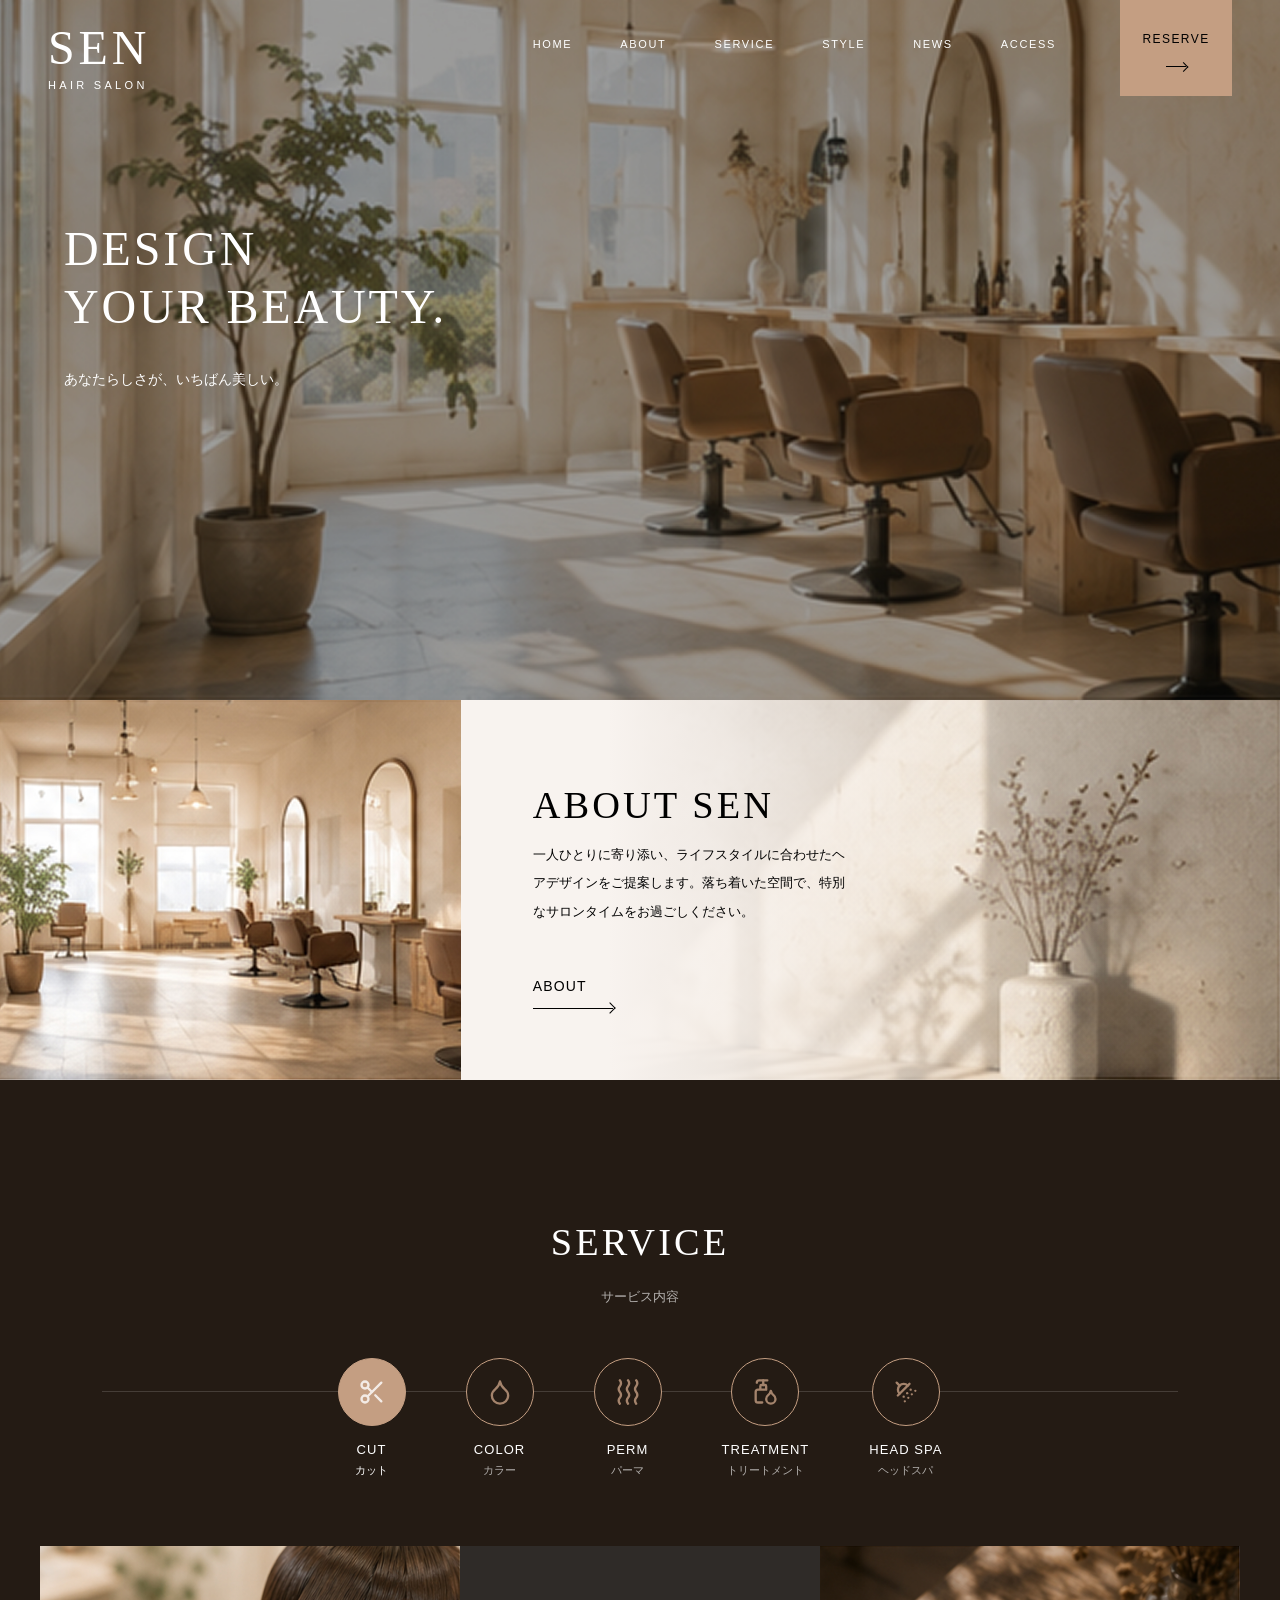
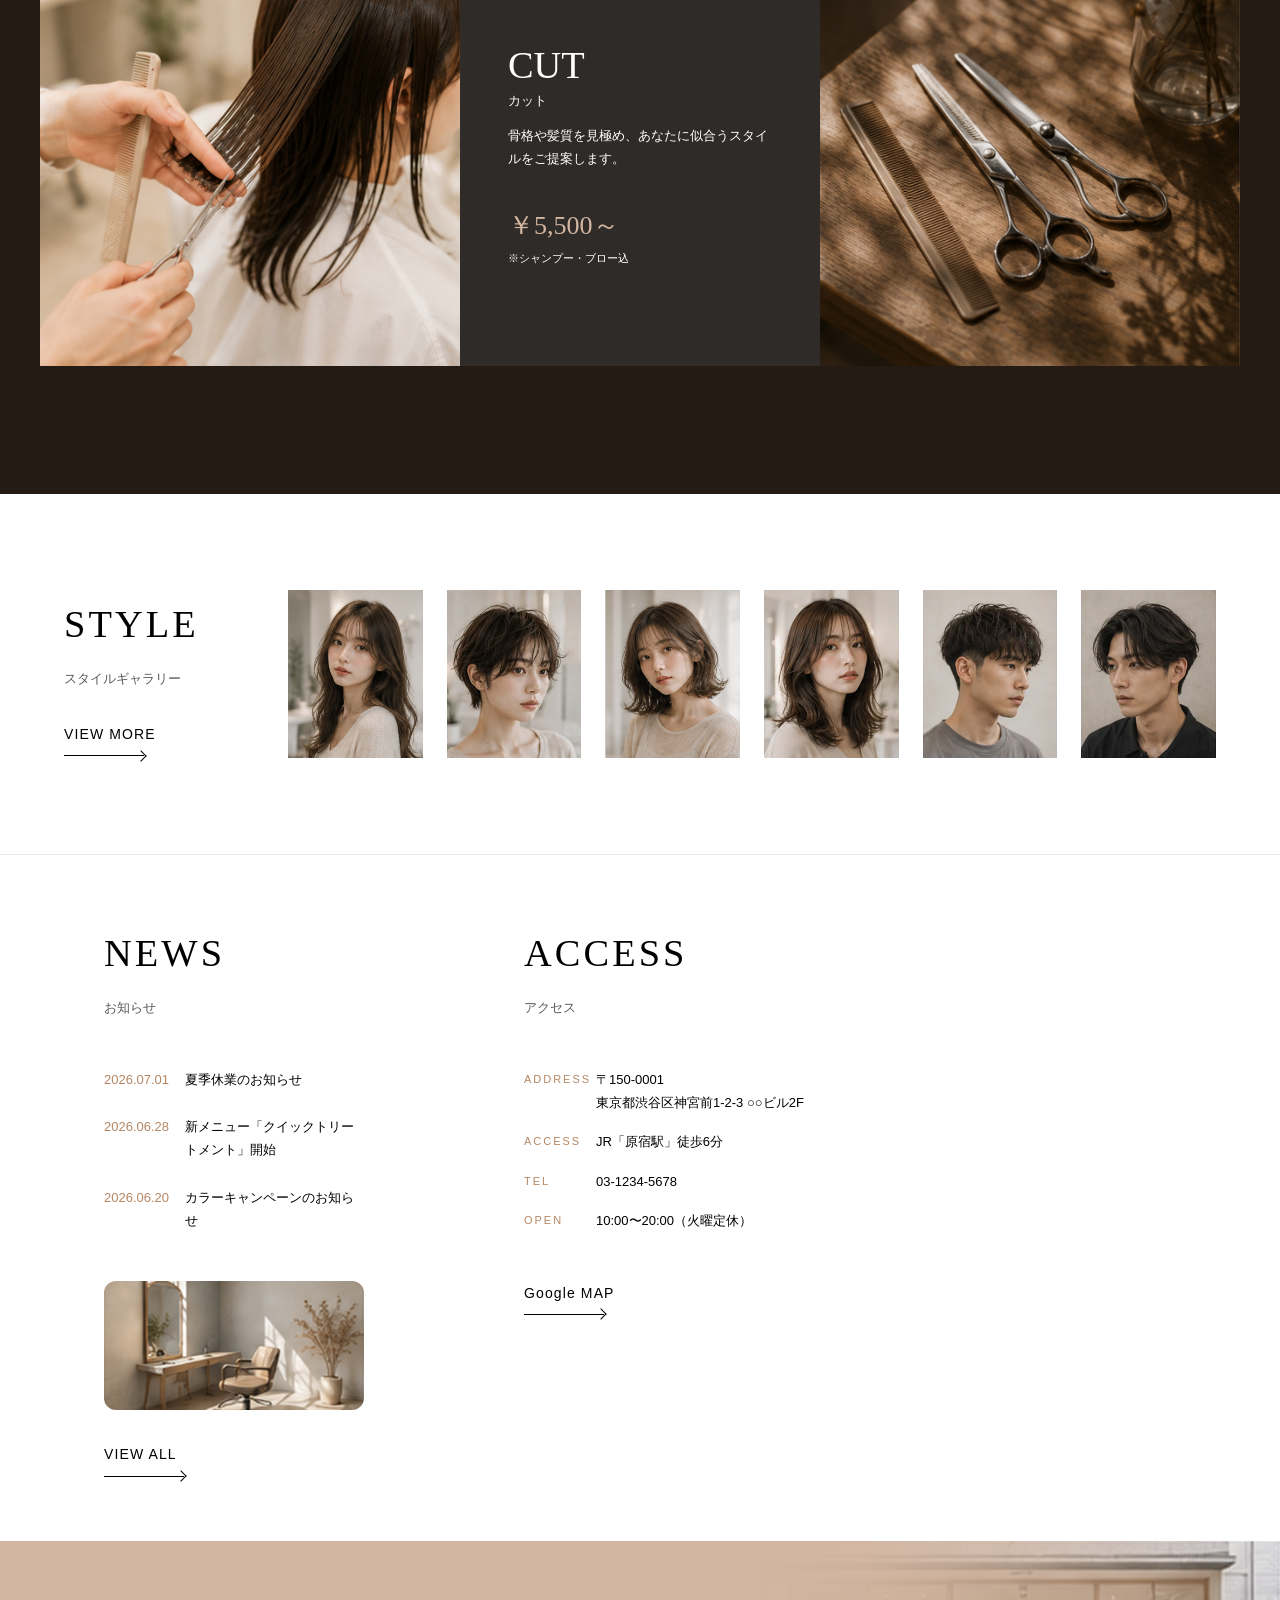
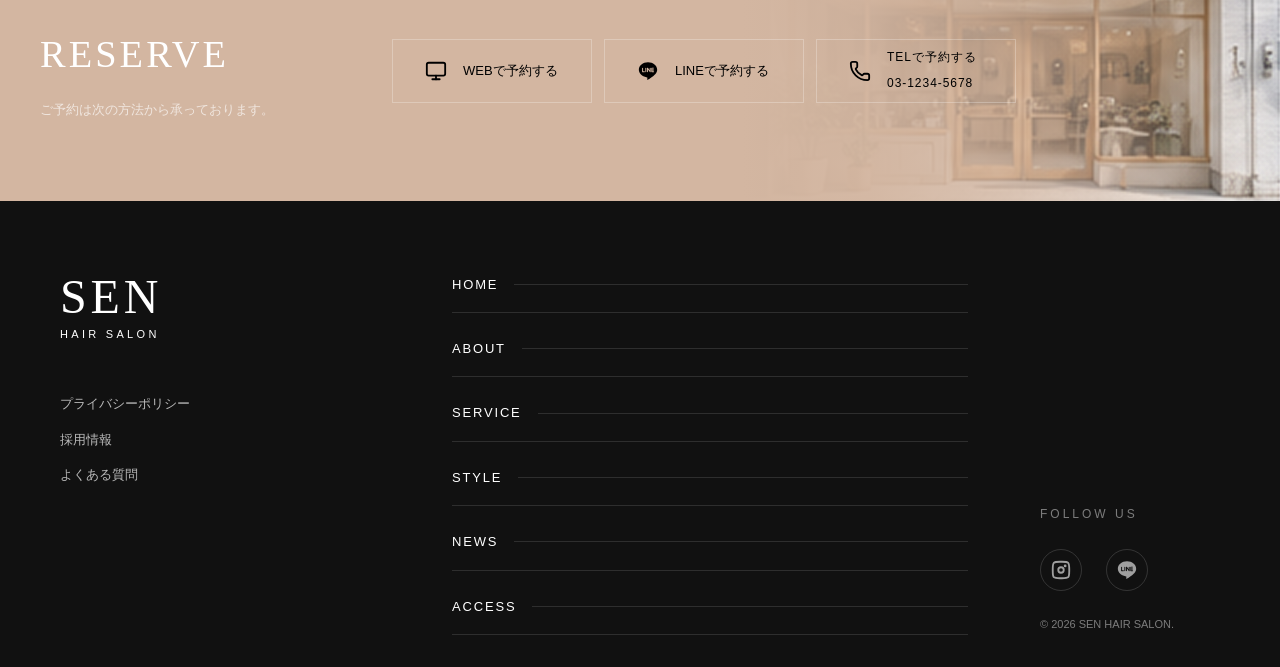
==== index.html @ 00f4e4f9 "style:背景画像調整" ====
<!doctype html>
<html lang="ja">
  <head>
    <!-- ==== Basic ==== -->
    <meta charset="UTF-8" />
    <meta name="viewport" content="width=device-width, initial-scale=1.0" />

    <!-- ==== SEO ==== -->
    <title>SEN HAIR SALON | あなたらしさが、いちばん美しい。</title>
    <meta
      name="description"
      content="SEN HAIR SALONは、一人ひとりのライフスタイルに寄り添うヘアサロンです。カット・カラー・トリートメントまで、心地よい時間をご提供します。"
    />

    <meta name="robots" content="noindex, nofollow" />

    <!-- ==== OGP ==== -->
    <meta property="og:type" content="website" />
    <meta property="og:title" content="SEN HAIR SALON" />
    <meta
      property="og:description"
      content="あなたらしさが、いちばん美しい。"
    />
    <meta property="og:image" content="assets/img/ogp.png" />

    <!-- Theme -->
    <meta name="theme-color" content="#2F241D" />

    <!-- ==== Icons ==== -->
    <link rel="icon" href="assets/icon/favicon.svg" type="image/svg+xml" />

    <!-- ==== CSS ==== -->
    <link rel="stylesheet" href="style/style.css" />
  </head>

  <body>
    <div class="heroContainer">
      <!-- Header -->
      <header class="header">
        <a href="/" class="logo">
          <h1 class="logoTitle">SEN</h1>
          <span class="logoSub">HAIR SALON</span>
        </a>

        <div class="headerMenu">
          <nav class="globalNav">
            <ul>
              <!-- 以下はきれいに書き直す -->
              <li><a href="/">HOME</a></li>
              <li><a href="/">ABOUT</a></li>
              <li><a href="menu.html">SERVICE</a></li>
              <li><a href="style.html">STYLE</a></li>
              <li><a href="salon.html">NEWS</a></li>
              <li><a href="access.html">ACCESS</a></li>
            </ul>
          </nav>

          <a href="/reserve.html" class="btnReserve">
            <span class="btnReserveLabel">RESERVE</span>
            <span class="btnReserveArrow"></span>
          </a>
        </div>
      </header>

      <!-- hamburger -->
      <button class="hamburger" aria-label="menu">
        <span class="hamburgerLine"></span>
      </button>

      <!-- Hero -->
      <section class="hero">
        <picture class="visual heroImg">
          <img src="assets/img/hero-01.jpg" alt="ヒーロー画像" />
        </picture>

        <div class="heroContent">
          <h2 class="heroTitle">
            DESIGN
            <br />
            YOUR BEAUTY.
          </h2>

          <p>あなたらしさが、いちばん美しい。</p>
        </div>
      </section>
    </div>

    <!-- About -->
    <section class="about">
      <div class="visual aboutImg">
        <img src="assets/img/about-left.jpg" alt="サロン店内" />
      </div>

      <div class="aboutContent">
        <h2 class="sectionTitle">ABOUT SEN</h2>
        <p>
          一人ひとりに寄り添い、ライフスタイルに合わせたヘアデザインをご提案します。落ち着いた空間で、特別なサロンタイムをお過ごしください。
        </p>

        <a href="" class="link linkAbout">
          <span class="linkLabel">ABOUT</span>
          <span class="linkArrow"></span>
        </a>
      </div>
    </section>

    <!-- Service -->
    <section class="service">
      <div class="sectionHeader">
        <h2 class="sectionTitle">SERVICE</h2>
        <p class="sectionTitleJa">サービス内容</p>
      </div>

      <div class="serviceTabs">
        <button class="active" data-tab="cut">
          <span class="serviceIcon">
            <svg
              xmlns="http://www.w3.org/2000/svg"
              viewBox="0 0 24 24"
              fill="none"
              stroke="currentColor"
              stroke-width="2"
              stroke-linecap="round"
              stroke-linejoin="round"
              aria-hidden="true"
            >
              <circle cx="6" cy="6" r="3" />
              <path d="M8.12 8.12 12 12" />
              <path d="M20 4 8.12 15.88" />
              <circle cx="6" cy="18" r="3" />
              <path d="M14.8 14.8 20 20" />
            </svg>
          </span>
          <p>CUT</p>
          <span>カット</span>
        </button>

        <button data-tab="color">
          <span class="serviceIcon">
            <svg
              xmlns="http://www.w3.org/2000/svg"
              viewBox="0 0 24 24"
              fill="none"
              stroke="currentColor"
              stroke-width="2"
              stroke-linecap="round"
              stroke-linejoin="round"
              aria-hidden="true"
            >
              <path
                d="M12 22a7 7 0 0 0 7-7c0-2-1-3.9-3-5.5s-3.5-4-4-6.5c-.5 2.5-2 4.9-4 6.5C6 11.1 5 13 5 15a7 7 0 0 0 7 7z"
              />
            </svg>
          </span>
          <p>COLOR</p>
          <span>カラー</span>
        </button>

        <button data-tab="perm">
          <span class="serviceIcon">
            <svg
              xmlns="http://www.w3.org/2000/svg"
              viewBox="0 0 24 24"
              fill="none"
              stroke="currentColor"
              stroke-width="2"
              stroke-linecap="round"
              stroke-linejoin="round"
              aria-hidden="true"
            >
              <path d="M12 2q2 2.5 0 5t0 5 0 5 0 5" />
              <path d="M19 2q2 2.5 0 5t0 5 0 5 0 5" />
              <path d="M5 2q2 2.5 0 5t0 5 0 5 0 5" />
            </svg>
          </span>
          <p>PERM</p>
          <span>パーマ</span>
        </button>

        <button data-tab="treatment">
          <span class="serviceIcon">
            <svg
              xmlns="http://www.w3.org/2000/svg"
              viewBox="0 0 24 24"
              fill="none"
              stroke="currentColor"
              stroke-width="2"
              stroke-linecap="round"
              stroke-linejoin="round"
              aria-hidden="true"
            >
              <path d="M10.5 2v4" />
              <path d="M14 2H7a2 2 0 0 0-2 2" />
              <path
                d="M19.29 14.76A6.67 6.67 0 0 1 17 11a6.6 6.6 0 0 1-2.29 3.76c-1.15.92-1.71 2.04-1.71 3.19 0 2.22 1.8 4.05 4 4.05s4-1.83 4-4.05c0-1.16-.57-2.26-1.71-3.19"
              />
              <path
                d="M9.607 21H6a2 2 0 0 1-2-2v-7a2 2 0 0 1 2-2h7V7a1 1 0 0 0-1-1H9a1 1 0 0 0-1 1v3"
              />
            </svg>
          </span>
          <p>TREATMENT</p>
          <span>トリートメント</span>
        </button>

        <button data-tab="spa">
          <span class="serviceIcon">
            <svg
              xmlns="http://www.w3.org/2000/svg"
              viewBox="0 0 24 24"
              fill="none"
              stroke="currentColor"
              stroke-width="2"
              stroke-linecap="round"
              stroke-linejoin="round"
              aria-hidden="true"
            >
              <path d="m4 4 2.5 2.5" />
              <path d="M13.5 6.5a4.95 4.95 0 0 0-7 7" />
              <path d="M15 5 5 15" />
              <path d="M14 17v.01" />
              <path d="M10 16v.01" />
              <path d="M13 13v.01" />
              <path d="M16 10v.01" />
              <path d="M11 20v.01" />
              <path d="M17 14v.01" />
              <path d="M20 11v.01" />
            </svg>
          </span>
          <p>HEAD SPA</p>
          <span>ヘッドスパ</span>
        </button>
      </div>

      <div class="serviceContents">
        <article class="servicePanel active" data-panel="cut">
          <div class="visual servicePanelImg">
            <img src="assets/img/service-cut.jpg" alt="カット画像" />
          </div>

          <div class="servicePanelContent">
            <h3>CUT</h3>
            <span>カット</span>

            <p>骨格や髪質を見極め、あなたに似合うスタイルをご提案します。</p>

            <p class="price">￥5,500～</p>
            <small>※シャンプー・ブロー込</small>
          </div>

          <div class="visual servicePanelSubImage">
            <img src="assets/img/service-cut-sub.jpg" alt="カットイメージ" />
          </div>
        </article>

        <article class="servicePanel" data-panel="color">
          <div class="visual servicePanelImg">
            <img src="assets/img/service-color.jpg" alt="カラー施術画像" />
          </div>

          <div class="servicePanelContent">
            <h3>COLOR</h3>
            <span>カラー</span>

            <p>
              肌や雰囲気に合わせたカラーをご提案。透明感のある艶やかな髪へ導きます。
            </p>

            <p class="price">￥7,700～</p>
            <small>※シャンプー・ブロー込</small>
          </div>

          <div class="visual servicePanelSubImage">
            <img src="assets/img/service-color-sub.jpg" alt="カラーイメージ" />
          </div>
        </article>

        <article class="servicePanel" data-panel="perm">
          <div class="visual servicePanelImg">
            <img src="assets/img/service-perm.jpg" alt="パーマ施術画像" />
          </div>

          <div class="servicePanelContent">
            <h3>PERM</h3>
            <span>パーマ</span>

            <p>
              ナチュラルからトレンドまで、毎日のスタイリングが楽しくなるデザインをご提案します。
            </p>

            <p class="price">￥8,800～</p>
            <small>※シャンプー・ブロー込</small>
          </div>

          <div class="visual servicePanelSubImage">
            <img src="assets/img/service-perm-sub.jpg" alt="パーマイメージ" />
          </div>
        </article>

        <article class="servicePanel" data-panel="treatment">
          <div class="visual servicePanelImg">
            <img src="" alt="トリートメント施術画像" />
          </div>

          <div class="servicePanelContent">
            <h3>TREATMENT</h3>
            <span>トリートメント</span>

            <p>
              ダメージを補修し、指通りの良いしなやかな髪へ。髪質に合わせてご提案します。
            </p>

            <p class="price">￥4,400～</p>
            <small>※単品の場合ブロー料金別</small>
          </div>

          <div class="visual servicePanelSubImage">
            <img
              src="assets/img/service-treatment-sub.jpg"
              alt="トリートメントイメージ"
            />
          </div>
        </article>

        <article class="servicePanel" data-panel="spa">
          <div class="visual servicePanelImg">
            <img src="assets/img/service-spa.jpg" alt="ヘッドスパ施術画像" />
          </div>

          <div class="servicePanelContent">
            <h3>HEAD SPA</h3>
            <span>ヘッドスパ</span>

            <p>
              心地よいマッサージで頭皮環境を整え、心も身体もリラックスできる時間をご提供します。
            </p>

            <p class="price">￥4,950～</p>
            <small>※単品の場合ブロー料金別</small>
          </div>

          <div class="visual servicePanelSubImage">
            <img
              src="assets/img/service-spa-sub.jpg"
              alt="ヘッドスパイメージ"
            />
          </div>
        </article>
      </div>
    </section>

    <!-- Style -->
    <section class="style">
      <div class="styleHeader">
        <div class="sectionHeader">
          <h2 class="sectionTitle">STYLE</h2>
          <p class="sectionTitleJa">スタイルギャラリー</p>
        </div>

        <a href="" class="link linkPlain">
          <span class="linkLabel">VIEW MORE</span>
          <span class="linkArrow"></span>
        </a>
      </div>

      <ul class="styleGrid">
        <li>
          <div class="visual">
            <img src="assets/img/style-01.jpg" alt="" />
          </div>
        </li>
        <li>
          <div class="visual">
            <img src="assets/img/style-06.jpg" alt="" />
          </div>
        </li>
        <li>
          <div class="visual">
            <img src="assets/img/style-04.jpg" alt="" />
          </div>
        </li>
        <li>
          <div class="visual">
            <img src="assets/img/style-07.jpg" alt="" />
          </div>
        </li>
        <li>
          <div class="visual">
            <img src="assets/img/style-08.jpg" alt="" />
          </div>
        </li>
        <li>
          <div class="visual">
            <img src="assets/img/style-11.jpg" alt="" />
          </div>
        </li>
      </ul>
    </section>

    <div class="infoSection">
      <!-- News -->
      <section class="news">
        <div class="sectionHeader">
          <h2 class="sectionTitle">NEWS</h2>
          <p class="sectionTitleJa">お知らせ</p>
        </div>

        <ul>
          <li>
            <time>2026.07.01</time>
            <p>夏季休業のお知らせ</p>
          </li>

          <li>
            <time>2026.06.28</time>
            <p>新メニュー「クイックトリートメント」開始</p>
          </li>

          <li>
            <time>2026.06.20</time>
            <p>カラーキャンペーンのお知らせ</p>
          </li>
        </ul>

        <div class="visual newsVisual">
          <img src="assets/img/news.jpg" />
        </div>

        <a href="" class="link linkPlain">
          <span class="linkLabel">VIEW ALL</span>
          <span class="linkArrow"></span>
        </a>
      </section>

      <!-- Access -->
      <section class="access">
        <div class="accessContent">
          <div class="sectionHeader">
            <h2 class="sectionTitle">ACCESS</h2>
            <p class="sectionTitleJa">アクセス</p>
          </div>

          <address class="accessAddress">
            <dl>
              <dt>ADDRESS</dt>
              <dd>
                〒150-0001
                <br />
                東京都渋谷区神宮前1-2-3 ○○ビル2F
              </dd>

              <dt>ACCESS</dt>
              <dd>JR「原宿駅」徒歩6分</dd>

              <dt>TEL</dt>
              <dd>03-1234-5678</dd>

              <dt>OPEN</dt>
              <dd>10:00〜20:00（火曜定休）</dd>
            </dl>
          </address>

          <a href="" class="link linkPlain">
            <span class="linkLabel">Google MAP</span>
            <span class="linkArrow"></span>
          </a>
        </div>

        <iframe
          class="accessMap"
          src="https://www.google.com/maps/embed?pb=!1m18!1m12!1m3!1d6482.442454589242!2d139.70006654670485!3d35.671554356199664!2m3!1f0!2f0!3f0!3m2!1i1024!2i768!4f13.1!3m3!1m2!1s0x60188cbb411ee357%3A0xf9fb6491ae3b9ec7!2z44CSMTUwLTAwMDEg5p2x5Lqs6YO95riL6LC35Yy656We5a6u5YmN77yR5LiB55uu!5e0!3m2!1sja!2sjp!4v1781223166907!5m2!1sja!2sjp"
          allowfullscreen=""
          loading="lazy"
          referrerpolicy="no-referrer-when-downgrade"
        ></iframe>
      </section>
    </div>

    <section class="reserve">
      <div class="reserveInner">
        <div class="sectionHeader">
          <h2 class="sectionTitle">RESERVE</h2>
          <p class="sectionTitleJa">ご予約は次の方法から承っております。</p>
        </div>

        <div class="reserveButtons">
          <a href="#" class="reserveButton">
            <img src="assets/icon/monitor.svg" alt="" />
            <span>WEBで予約する</span>
          </a>

          <a href="#" class="reserveButton">
            <img src="assets/icon/ri--line-fill.svg" alt="" />
            <span>LINEで予約する</span>
          </a>

          <a href="#" class="reserveButton reserveButtonPhone">
            <img src="assets/icon/phone.svg" alt="" />

            <div class="reserveButtonBody">
              <span>TELで予約する</span>
              <strong>03-1234-5678</strong>
            </div>
          </a>
        </div>
      </div>
    </section>

    <!-- Footer -->
    <footer class="footer">
      <div class="footerBrand">
        <a href="/" class="logo">
          <span class="logoTitle">SEN</span>
          <span class="logoSub">HAIR SALON</span>
        </a>
        <ul class="footerSubNav">
          <li><a href="/privacy.html">プライバシーポリシー</a></li>
          <li><a href="/recruit.html">採用情報</a></li>
          <li><a href="/faq.html">よくある質問</a></li>
        </ul>
      </div>

      <nav class="footerNav">
        <ul>
          <!-- 以下はきれいに書き直す -->
          <li><a href="/">HOME</a></li>
          <li><a href="/">ABOUT</a></li>
          <li><a href="/menu.html">SERVICE</a></li>
          <li><a href="/style.html">STYLE</a></li>
          <li><a href="/salon.html">NEWS</a></li>
          <li><a href="/access.html">ACCESS</a></li>
        </ul>
      </nav>

      <div class="footerContact">
        <p class="footerHeading">FOLLOW US</p>

        <ul class="snsList">
          <li>
            <a href="">
              <svg
                class="snsIcon"
                xmlns="http://www.w3.org/2000/svg"
                viewBox="0 0 24 24"
              >
                <g fill="none">
                  <path
                    stroke="currentColor"
                    stroke-width="2"
                    d="M3 11c0-3.771 0-5.657 1.172-6.828S7.229 3 11 3h2c3.771 0 5.657 0 6.828 1.172S21 7.229 21 11v2c0 3.771 0 5.657-1.172 6.828S16.771 21 13 21h-2c-3.771 0-5.657 0-6.828-1.172S3 16.771 3 13z"
                  />
                  <circle cx="16.5" cy="7.5" r="1.5" fill="currentColor" />
                  <circle
                    cx="12"
                    cy="12"
                    r="3"
                    stroke="currentColor"
                    stroke-width="2"
                  />
                </g>
              </svg>
            </a>
          </li>
          <li>
            <a href="">
              <svg
                class="snsIcon"
                xmlns="http://www.w3.org/2000/svg"
                viewBox="0 0 24 24"
              >
                <path
                  fill="currentColor"
                  d="M18.664 10.84a.526.526 0 0 1-.526.525h-1.462v.938h1.463a.525.525 0 1 1 0 1.049H16.15a.526.526 0 0 1-.522-.524V8.852c0-.287.235-.525.525-.525h1.988a.526.526 0 0 1-.002 1.05h-1.463v.938h1.463c.29 0 .524.237.524.525m-4.098 2.485a.5.5 0 0 1-.166.025a.52.52 0 0 1-.425-.208l-2.036-2.764v2.45a.525.525 0 0 1-1.047 0V8.852a.52.52 0 0 1 .52-.523c.162 0 .312.086.412.211l2.052 2.775V8.852c0-.287.235-.525.525-.525c.287 0 .525.238.525.525v3.976a.52.52 0 0 1-.36.497m-4.95.027a.526.526 0 0 1-.523-.524V8.852c0-.287.235-.525.525-.525c.289 0 .524.238.524.525v3.976a.527.527 0 0 1-.526.524m-1.53 0H6.099a.53.53 0 0 1-.525-.524V8.852c0-.287.238-.525.525-.525c.29 0 .525.238.525.525v3.45h1.464a.525.525 0 0 1 0 1.05m3.915-10.78c-5.513 0-10 3.643-10 8.118c0 4.01 3.558 7.369 8.363 8.007c.325.068.769.215.881.492c.1.25.066.638.032.9l-.137.85c-.037.25-.2.988.874.537c1.076-.449 5.764-3.398 7.864-5.812C21.314 14.089 22 12.477 22 10.69c0-4.475-4.488-8.118-10-8.118"
                />
              </svg>
            </a>
          </li>
        </ul>

        <small>© 2026 SEN HAIR SALON.</small>
      </div>
    </footer>

    <script src="js/servicePanel.js"></script>
    <script src="js/hamburger.js"></script>
  </body>
</html>
---- style/style.css ----
/* =========================
Reset 
========================= */
/* ==== Box sizing ==== */
*,
*::before,
*::after {
  box-sizing: border-box;
}

/* ==== Margin reset ==== */
* {
  margin: 0;
}

/* ==== Height ==== */
html,
body {
  height: 100%;
}

/* ==== Body ==== */
body {
  -webkit-font-smoothing: antialiased;
}
html {
  font-size: 62.5%;
  scroll-behavior: smooth;
}

/* ==== Media ==== */
img,
picture,
video,
canvas,
svg {
  display: block;
  max-width: 100%;
}

/* ==== Form ==== */
input,
button,
textarea,
select {
  font: inherit;
}

/* ==== Link ==== */
a {
  color: inherit;
  text-decoration: none;
}

/* ==== List ==== */
ul,
ol {
  padding: 0;
  list-style: none;
}

/* ===== Table ===== */
table {
  border-collapse: collapse;
  border-spacing: 0;
}

/* =========================
Variables
========================= */
:root {
  --black: #000000;
  --darkgray: #3f4645;
  --white: #ffffff;
  --gold: #c9a45d;

  /* ===== Brown ===== */
  --brown-100: #f8f3ef;
  --brown-200: #e9dbd0;
  --brown-300: #d3b6a1;
  --brown-400: #c49e82;
  --brown-500: #b58663;
  --brown-600: #916b4f;
  --brown-700: #6d503b;
  --brown-800: #241b14;

  /* ===== Greige ===== */
  --greige-100: #f8f7f5;
  --greige-200: #ece9e6;
  --greige-300: #d8d3ce;
  --greige-800: #2f2b28;

  /* ===== Background ===== */
  --color-bg-default: var(--white);
  --color-bg-subtle: var(--brown-100);
  --color-bg-accent: var(--brown-800);

  /* ===== Surface ===== */
  --color-surface-default: var(--white);
  --color-surface-subtle: var(--brown-100);

  /* ===== Text ===== */
  --color-text-primary: var(--black);
  --color-text-secondary: var(--greige-800);
  --color-text-muted: var(--brown-600);
  --color-text-inverse: var(--white);

  /* ===== Border ===== */
  --color-border-default: var(--greige-300);
  --color-border-subtle: var(--brown-200);

  /* ===== Brand ===== */
  --color-primary: var(--brown-500);
  --color-primary-hover: var(--brown-600);
  --color-accent: var(--gold);

  /* ===== Overlay ===== */
  --color-overlay: rgba(15, 15, 13, 0.4);

  /* ==== Font Family ==== */
  --ff-en: "Inter", sans-serif;
  --ff-ja: "Noto Sans JP", sans-serif;
  --ff-serif: "Noto Serif JP", serif;

  /* ===== Font Size ===== */
  --fs-xxl: clamp(4rem, 4vw, 4.8rem);
  --fs-xl: clamp(3.4rem, 3vw, 4rem);
  --fs-lg: clamp(3rem, 2.5vw, 3.4rem);
  --fs-md: clamp(2.6rem, 2vw, 3rem);
  --fs-sm: clamp(2.2rem, 1.8vw, 2.6rem);
  --fs-xs: clamp(1.9rem, 1.6vw, 2.2rem);
  --fs-xxs: clamp(1.6rem, 1.4vw, 1.8rem);
  --fs-base: clamp(1.4rem, 1vw, 1.6rem);
  --fs-smBase: clamp(1.3rem, 0.9vw, 1.5rem);
  --fs-tiny: clamp(1.2rem, 0.8vw, 1.3rem);
  --fs-caption: clamp(1.1rem, 0.7vw, 1.2rem);
  --fs-micro: 1rem;

  /* ==== Spacing ==== */
  --space-2xs: 4px;
  --space-xs: 8px;
  --space-sm: 12px;
  --space-md: 16px;
  --space-lg: 24px;
  --space-xl: 32px;
  --space-2xl: 48px;
  --space-3xl: 64px;
  --space-4xl: 96px;
  --space-5xl: 128px;

  /* ==== Width ==== */
  --content-sm: 760px;
  --content-md: 980px;
  --content-lg: 1200px;
  --content-xl: 1320px;
  --container: min(1200px, calc(100% - 48px));

  /* ===== Section ===== */
  --section-space: clamp(100px, 10vw, 160px);
  --section-space-sm: 80px;

  /* ==== Radius ==== */
  --radius-xs: 4px;
  --radius-sm: 6px;
  --radius-md: 8px;
  --radius-lg: 12px;
  --radius-xl: 16px;
  --radius-2xl: 24px;
  --radius-round: 999px;

  /* ==== shadow ==== */
  --shadow-sm: 0 4px 20px rgba(0, 0, 0, 0.06);
  --shadow-md: 0 12px 40px rgba(0, 0, 0, 0.08);

  /* ==== Z-index ==== */
  --z-base: 1;
  --z-header: 100;
  --z-menu: 200;
  --z-overlay: 300;
  --z-modal: 500;

  /* ==== Other ==== */
  --transition: 0.3s ease;
}

/* =========================
Base
========================= */
body {
  background: var(--color-bg-default);
  font-size: var(--fs-smBase);
  font-family: var(--ff-ja);
  line-height: 1.8;
  color: var(--color-text-primary);
}

/* ==== Heading ==== */
h1,
h2,
h3,
h4,
h5,
h6 {
  font-weight: 500;
  font-family: var(--ff-en);
  line-height: var(--lh-tight);
}

/* ==== Link ==== */
a,
button {
  transition: var(--transition);
}
button,
select {
  cursor: pointer;
}

/* =========================
Layout
========================= */
/* --------------------------
Hero Container
-------------------------- */
.heroContainer {
  position: relative;
  height: 100vh;
  min-height: 500px;
  max-height: 700px;

  overflow: hidden;
}

/* --------------------------
Header
-------------------------- */
/* header */
.header {
  display: flex;
  position: absolute;
  z-index: var(--z-header);
  justify-content: space-between;
  align-items: flex-start;
  inset: 0 0 auto 0;
}

/* logo */
.header .logo {
  margin: var(--space-lg) 0 0 var(--space-2xl);
  color: var(--color-text-inverse);
}

/* headerLeft */
.headerMenu {
  display: flex;
  align-items: flex-start;
  gap: var(--space-3xl);
}
.globalNav ul {
  display: flex;
  align-items: center;
  gap: var(--space-2xl);
  margin-top: var(--space-xl);
}
.globalNav a {
  position: relative;

  font-size: var(--fs-caption);
  letter-spacing: 0.15em;
  color: var(--color-text-inverse);
}
.globalNav a::after {
  position: absolute;
  bottom: -8px;
  left: 0;

  width: 0;
  height: 1px;
  background: var(--color-text-inverse);

  transition: var(--transition);
  content: "";
}
.globalNav a:hover::after {
  width: 100%;
}

/* RESERVEボタン */
.btnReserve {
  display: flex;
  flex-direction: column;
  justify-content: center;
  align-items: center;
  gap: var(--space-md);

  width: 112px;
  height: 96px;
  margin-right: var(--space-2xl);

  background: var(--brown-400);
  color: var(--color-text-primary);

  transition: var(--transition);
}
.btnReserve:hover {
  background: var(--brown-300);
}
.btnReserveLabel {
  font-size: var(--fs-tiny);
  letter-spacing: 0.12em;
}
.btnReserveArrow {
  position: relative;

  width: 20px;
  height: 1px;

  background: currentColor;

  transition: width var(--transition);
}
.btnReserveArrow::after {
  position: absolute;
  top: 50%;
  right: -1px;

  transform: translateY(-50%) rotate(45deg);

  width: 7px;
  height: 7px;
  content: "";

  border-top: 1px solid currentColor;
  border-right: 1px solid currentColor;
}
.btnReserve:hover .btnReserveArrow {
  width: 52px;
}

/* --------------------------
hamburger
-------------------------- */
.hamburger {
  display: none;
  position: fixed;
  top: 24px;
  right: 24px;
  z-index: var(--z-menu);

  width: 52px;
  height: 52px;

  border: none;
  background: transparent;
}
.hamburgerLine,
.hamburgerLine::before,
.hamburgerLine::after {
  position: absolute;
  left: 50%;
  transform: translateX(-50%);

  width: 24px;
  height: 2px;

  background: var(--white);
  transition: var(--transition);

  content: "";
}
.hamburgerLine {
  top: 50%;
}
.hamburgerLine::before {
  top: -8px;
}
.hamburgerLine::after {
  top: 8px;
}
/* 開いたとき */
.hamburger.is-open .hamburgerLine {
  background: transparent;
}
.hamburger.is-open .hamburgerLine::before {
  top: 0;
  transform: translateX(-50%) rotate(45deg);
}
.hamburger.is-open .hamburgerLine::after {
  top: 0;
  transform: translateX(-50%) rotate(-45deg);
}

/* --------------------------
Hero
-------------------------- */
.hero {
  position: relative;
  height: 100%;
}
/* overlay */
.hero::before {
  position: absolute;
  z-index: var(--z-base);

  background: var(--color-overlay);
  content: "";
  inset: 0;
}
/* heroImg */
.heroImg {
  position: absolute;
  inset: 0;
}
/* heroContent */
.heroContent {
  position: relative;
  z-index: var(--z-base);
  max-width: 560px;

  padding-top: 220px;
  padding-left: var(--space-3xl);

  color: var(--color-text-inverse);
}
.heroTitle {
  margin-bottom: var(--space-xl);

  font-size: var(--fs-xxl);
  font-family: var(--ff-serif);
  line-height: 1.2;
  letter-spacing: 0.06em;
}
.heroContent p {
  margin-bottom: var(--space-lg);
  font-size: var(--fs-base);
}

/* --------------------------
About
-------------------------- */
.about {
  display: grid;
  height: clamp(300px, 30vw, 380px);

  grid-template-columns: 36% 64%;
}
.aboutImg {
  height: 100%;
}
.aboutContent {
  display: flex;
  position: relative;
  flex-direction: column;
  justify-content: center;

  padding-left: 72px;

  background: url("../assets/img/about-bg.jpg") right center / auto 100%
    no-repeat;
}
.aboutContent::before {
  position: absolute;

  background: linear-gradient(
    to left,

    transparent 15%,

    rgba(248, 243, 239, 0.18) 32%,

    rgba(248, 243, 239, 0.58) 50%,

    rgba(248, 243, 239, 0.88) 68%,

    var(--brown-100) 82%
  );

  content: "";
  inset: 0;
}
.aboutContent > * {
  position: relative;
  z-index: 1;
}
.about p {
  max-width: 320px;
  margin-bottom: var(--space-2xl);

  line-height: 2.2;
}

/* --------------------------
Service
-------------------------- */
.service {
  padding: var(--space-5xl) 0;

  background: var(--color-bg-accent);
  color: var(--color-text-inverse);
}
.service .sectionHeader {
  margin-bottom: var(--space-2xl);
  text-align: center;
}
/* serviceTabs */
.serviceTabs {
  display: flex;
  position: relative;
  justify-content: center;

  gap: var(--space-2xl);
  margin-bottom: var(--space-3xl);
}
/* serviceTabsの線 */
.serviceTabs::before {
  position: absolute;
  top: 34px;
  right: 8%;
  left: 8%;
  z-index: 0;

  height: 1px;

  background: rgba(255, 255, 255, 0.15);
  content: "";
}
/* serviceBtn通常 */
.serviceTabs button {
  display: flex;
  position: relative;
  z-index: 1;
  flex-direction: column;
  align-items: center;

  border: none;
  background: none;
}
.serviceIcon {
  display: flex;
  justify-content: center;
  align-items: center;

  width: 68px;
  height: 68px;

  border: 1px solid var(--brown-400);
  border-radius: 50%;
  background: var(--color-bg-accent);

  transition: var(--transition);
}
.serviceIcon svg {
  width: 28px;
  height: 28px;
  color: var(--brown-400);
  opacity: 0.8;

  transition: var(--transition);
}
.serviceTabs p {
  margin-top: var(--space-sm);

  font-size: var(--fs-smBase);
  letter-spacing: 0.08em;

  color: var(--white);
}
.serviceTabs span {
  font-size: var(--fs-caption);
  color: rgba(255, 255, 255, 0.65);
}

/* serviceBtnHover */
.serviceIcon:hover {
  transform: translateY(-2px);
}
.serviceTabs button:hover .serviceIcon {
  border-color: var(--brown-300);
}
.serviceTabs button:hover .serviceIcon svg {
  color: var(--brown-300);
}

/* serviceBtnActive */
.serviceTabs button.active .serviceIcon {
  background: var(--brown-400);
}
.serviceTabs button.active .serviceIcon svg {
  color: var(--white);
}
.serviceTabs button.active p,
.serviceTabs button.active span {
  color: var(--white);
}

/* serviceContents */
.serviceContents {
  position: relative;
}
.servicePanel {
  display: none;
  align-items: stretch;

  width: min(1320px, calc(100% - 80px));
  margin-inline: auto;
  animation: fade var(--transition);
  grid-template-columns: 1fr 360px 1fr;
}
.servicePanel.active {
  display: grid;
}
.servicePanelImg,
.servicePanelSubImage {
  height: 420px;
}
.servicePanelContent {
  display: flex;
  flex-direction: column;
  justify-content: center;
  padding: var(--space-2xl);

  background: var(--greige-800);
}
.servicePanelContent h3 {
  font-size: var(--fs-xl);
  font-family: var(--ff-serif);
  line-height: 1.2;
}
.servicePanelContent span {
  margin-bottom: var(--space-sm);
}
.price {
  margin-top: var(--space-xl);

  font-size: var(--fs-md);
  font-family: var(--ff-serif);
  color: var(--brown-300);
}
@keyframes fade {
  from {
    transform: translateY(12px);
    opacity: 0;
  }
  to {
    transform: none;
    opacity: 1;
  }
}

/* --------------------------
Style
-------------------------- */
.style {
  display: grid;
  align-items: start;

  gap: var(--space-3xl);
  padding: var(--space-4xl) var(--space-3xl);
  border-bottom: 1px solid rgba(0, 0, 0, 0.08);

  grid-template-columns: 160px 1fr;
}
.styleHeader {
  display: flex;
  flex-direction: column;
  gap: var(--space-xl);
}
.styleGrid {
  display: grid;
  gap: var(--space-lg);

  grid-template-columns: repeat(6, 1fr);
}
.styleGrid li {
  aspect-ratio: 4/5;
}
.styleGrid img {
  transition: 0.4s;
}
.styleGrid li:hover img {
  transform: scale(1.06);
}

/* --------------------------
infoSection
-------------------------- */
.infoSection {
  display: grid;
  align-items: start;

  gap: var(--space-xl);
  width: min(100%, 1200px);

  margin-inline: auto;
  grid-template-columns: 1fr 1.4fr;
}

/* --------------------------
news
-------------------------- */
.news {
  padding: var(--space-3xl);
}
.news ul {
  display: flex;
  flex-direction: column;

  gap: var(--space-lg);
  margin: var(--space-2xl) 0;
}
.news li {
  display: flex;
  gap: var(--space-md);
}
.news time {
  color: var(--brown-500);
}
.newsVisual {
  margin: var(--space-xl) 0;

  border-radius: var(--radius-lg);
  aspect-ratio: 16/8;
}

/* --------------------------
Access
-------------------------- */
.access {
  display: grid;

  align-items: center;
  gap: var(--space-xl);
  padding: var(--space-3xl);
  grid-template-columns: 300px minmax(320px, 420px);
}
.accessContent {
  display: flex;
  flex-direction: column;
  align-items: flex-start;
}
.accessAddress {
  display: flex;
  flex-direction: column;
  gap: var(--space-sm);
  margin: var(--space-2xl) 0;

  font-style: normal;
}
.accessAddress dl {
  display: grid;

  grid-template-columns: 72px 1fr;
  row-gap: var(--space-md);
}
.accessAddress dt {
  font-size: var(--fs-caption);
  font-family: var(--ff-en);
  line-height: 2;

  letter-spacing: 0.18em;
  color: var(--brown-500);

  text-transform: uppercase;
}
.accessMap {
  width: 380px;
  height: 340px;

  border: none;
  border-radius: var(--radius-lg);
  transition: 0.4s;

  filter: grayscale(0.2);
}
.accessMap:hover {
  filter: none;
}

/* --------------------------
RESERVE
-------------------------- */
.reserve {
  position: relative;
  background: url("../assets/img/reserve.jpg") right center / auto 100%
    no-repeat;
  overflow: hidden;
}
.reserve::before {
  position: absolute;

  background: linear-gradient(
    to right,
    var(--brown-300) 58%,
    rgba(211, 182, 161, 0.95) 68%,
    rgba(211, 182, 161, 0.75) 78%,
    rgba(211, 182, 161, 0.35) 90%,
    transparent 100%
  );

  content: "";
  inset: 0;
}
.reserveInner {
  display: grid;
  position: relative;
  align-items: center;

  gap: var(--space-xl);
  max-width: 1200px;
  min-height: 260px;

  margin-inline: auto;
  grid-template-columns: 320px 1fr;
}
.reserve .sectionHeader {
  color: var(--color-text-inverse);
}

/* reserveBtn */
.reserveButtons {
  display: grid;
  align-items: center;
  gap: var(--space-sm);
  grid-template-columns: repeat(3, 200px);
}
.reserveButton {
  display: flex;
  align-items: center;

  gap: var(--space-md);
  height: 64px;
  padding: 0 var(--space-xl);

  border: 1px solid rgba(255, 255, 255, 0.25);
  color: inherit;

  transition: var(--transition);
}
.reserveButton:hover {
  transform: translateY(-2px);
  background: rgba(255, 255, 255, 0.06);
  border-color: var(--white);
}
.reserveButton img {
  width: 22px;
  height: 22px;
}
.reserveButtonBody {
  display: flex;
  flex: 1;
  flex-direction: column;

  gap: var(--space-2xs);
  font-size: var(--fs-tiny);
  letter-spacing: 0.08em;
}
.reserveButtonBody strong {
  font-weight: 500;
}

/* --------------------------
FOOTER
-------------------------- */
.footer {
  display: grid;
  padding: 72px 60px 32px;

  background: #111;
  color: var(--color-text-inverse);
  column-gap: 72px;

  grid-template-columns:
    320px
    1fr
    180px;
}
.footerBrand {
  display: flex;
  flex-direction: column;
  gap: var(--space-2xl);
}

/* footerSubNav */
.footerSubNav {
  display: flex;
  flex-direction: column;

  gap: var(--space-sm);
}
.footerSubNav a {
  display: inline-block;
  opacity: 0.7;
  transition: var(--transition);
}
.footerSubNav a:hover {
  transform: translateX(4px);
  color: var(--brown-300);
}

/* footerNav */
.footerNav ul {
  display: flex;
  flex-direction: column;

  gap: var(--space-lg);
}
.footerNav a {
  display: flex;
  align-items: center;
  gap: var(--space-md);
  max-width: 560px;
  padding-bottom: var(--space-md);

  letter-spacing: 0.14em;
  transition: 0.35s;
  border-bottom: 1px solid rgba(255, 255, 255, 0.12);
}
.footerNav a::after {
  flex: 1;
  height: 1px;

  background: rgba(255, 255, 255, 0.12);
  transition: var(--transition);
  content: "";
}
.footerNav a:hover::after {
  background: var(--brown-300);
}
.footerNav a:hover {
  padding-left: 12px;

  color: var(--brown-300);
  border-color: var(--brown-400);
}

/* footerContact */
.footerContact {
  display: flex;
  flex-direction: column;
  justify-content: flex-end;
  align-items: flex-start;

  gap: var(--space-lg);
}
.footerHeading {
  font-size: 12px;
  font-family: var(--ff-en);

  letter-spacing: 0.25em;

  color: rgba(255, 255, 255, 0.45);
}
.snsList {
  display: flex;
  gap: var(--space-lg);
}
.snsList a:hover .snsIcon {
  color: var(--brown-400);
}
.snsList a {
  display: grid;

  width: 42px;
  height: 42px;

  border: 1px solid rgba(255, 255, 255, 0.15);
  border-radius: 50%;

  color: rgba(255, 255, 255, 0.55);
  transition: var(--transition);
  place-items: center;
}
.snsList img {
  width: 18px;
  height: 18px;

  opacity: 0.8;

  transition: var(--transition);
}
.snsList a:hover {
  background: rgba(201, 164, 93, 0.08);
  color: var(--brown-400);
  border-color: var(--brown-400);
}
.snsList a:hover img {
  transform: scale(1.08);
  opacity: 1;
}
.snsIcon {
  width: 22px;
  height: 22px;

  color: rgba(255, 255, 255, 0.6);
  transition: var(--transition);
}
.footerContact small {
  padding: 0;

  border: none;

  font-size: var(--fs-caption);
  color: rgba(255, 255, 255, 0.45);
}
/* =========================
Components
========================= */
/*===== btn =====*/
.btn {
  display: inline-flex;
  justify-content: center;
  align-items: center;
  gap: var(--space-sm);

  padding: var(--space-md) var(--space-xl);

  border: none;
  cursor: pointer;

  transition: var(--transition);
}
/*===== PrimaryBtn =====*/
.btnPrimary {
  background: var(--brown-200);
  color: var(--black);
}
.btnPrimary:hover {
  background: var(--brown-300);
}
/*===== GhostBtn =====*/
.btnGhost {
  border: 1px solid rgba(255, 255, 255, 0.4);
  background: rgba(255, 255, 255, 0.06);
  color: var(--white);
  backdrop-filter: blur(8px);
}
.btnGhost:hover {
  background: rgba(255, 255, 255, 0.15);
}
/*===== outLineBtn =====*/
.btnOutline {
  border: 1px solid var(--color-border-default);
  background: transparent;
}
/* sizeBtn */
.btnSm {
  height: 44px;
}
.btnMd {
  height: 56px;
}
.btnLg {
  height: 68px;
}

/*===== Link =====*/
.link {
  display: inline-flex;
  flex-direction: column;
  gap: var(--space-xs);

  color: inherit;
}
.linkLabel {
  font-size: var(--fs-base);
  letter-spacing: 0.08em;
}
.linkArrow {
  position: relative;

  width: 80px;
  height: 1px;

  background: currentColor;
  transition: width var(--transition);
}
.linkArrow::after {
  position: absolute;
  top: 50%;
  right: -1px;

  transform: translateY(-50%) rotate(45deg);

  width: 8px;
  height: 8px;

  transition: opacity var(--transition);
  content: "";

  border-top: 1px solid currentColor;
  border-right: 1px solid currentColor;
}
.link:hover .linkArrow {
  width: 130px;
}

/*===== sectionTitle =====*/
.sectionTitle {
  font-size: var(--fs-xl);
  font-family: var(--ff-serif);

  letter-spacing: 0.08em;
}
.sectionTitleJa {
  margin-top: var(--space-xs);
  color: inherit;
  opacity: 0.65;
}
/*===== logo =====*/
.logo {
  display: inline-flex;
  flex-direction: column;

  color: inherit;
}
.logoTitle {
  font-size: var(--fs-xxl);
  font-family: var(--ff-serif);
  line-height: 1;
  letter-spacing: 0.08em;
}
.logoSub {
  margin-top: var(--space-2xs);

  font-size: var(--fs-caption);
  letter-spacing: 0.3em;
}
/* =========================
Utility
========================= */
.hidden {
  display: none;
}
.spOnly {
  display: none;
}
.pcOnly {
  display: block;
}
.visual {
  overflow: hidden;
}
.visual img {
  width: 100%;
  height: 100%;
  object-fit: cover;
}
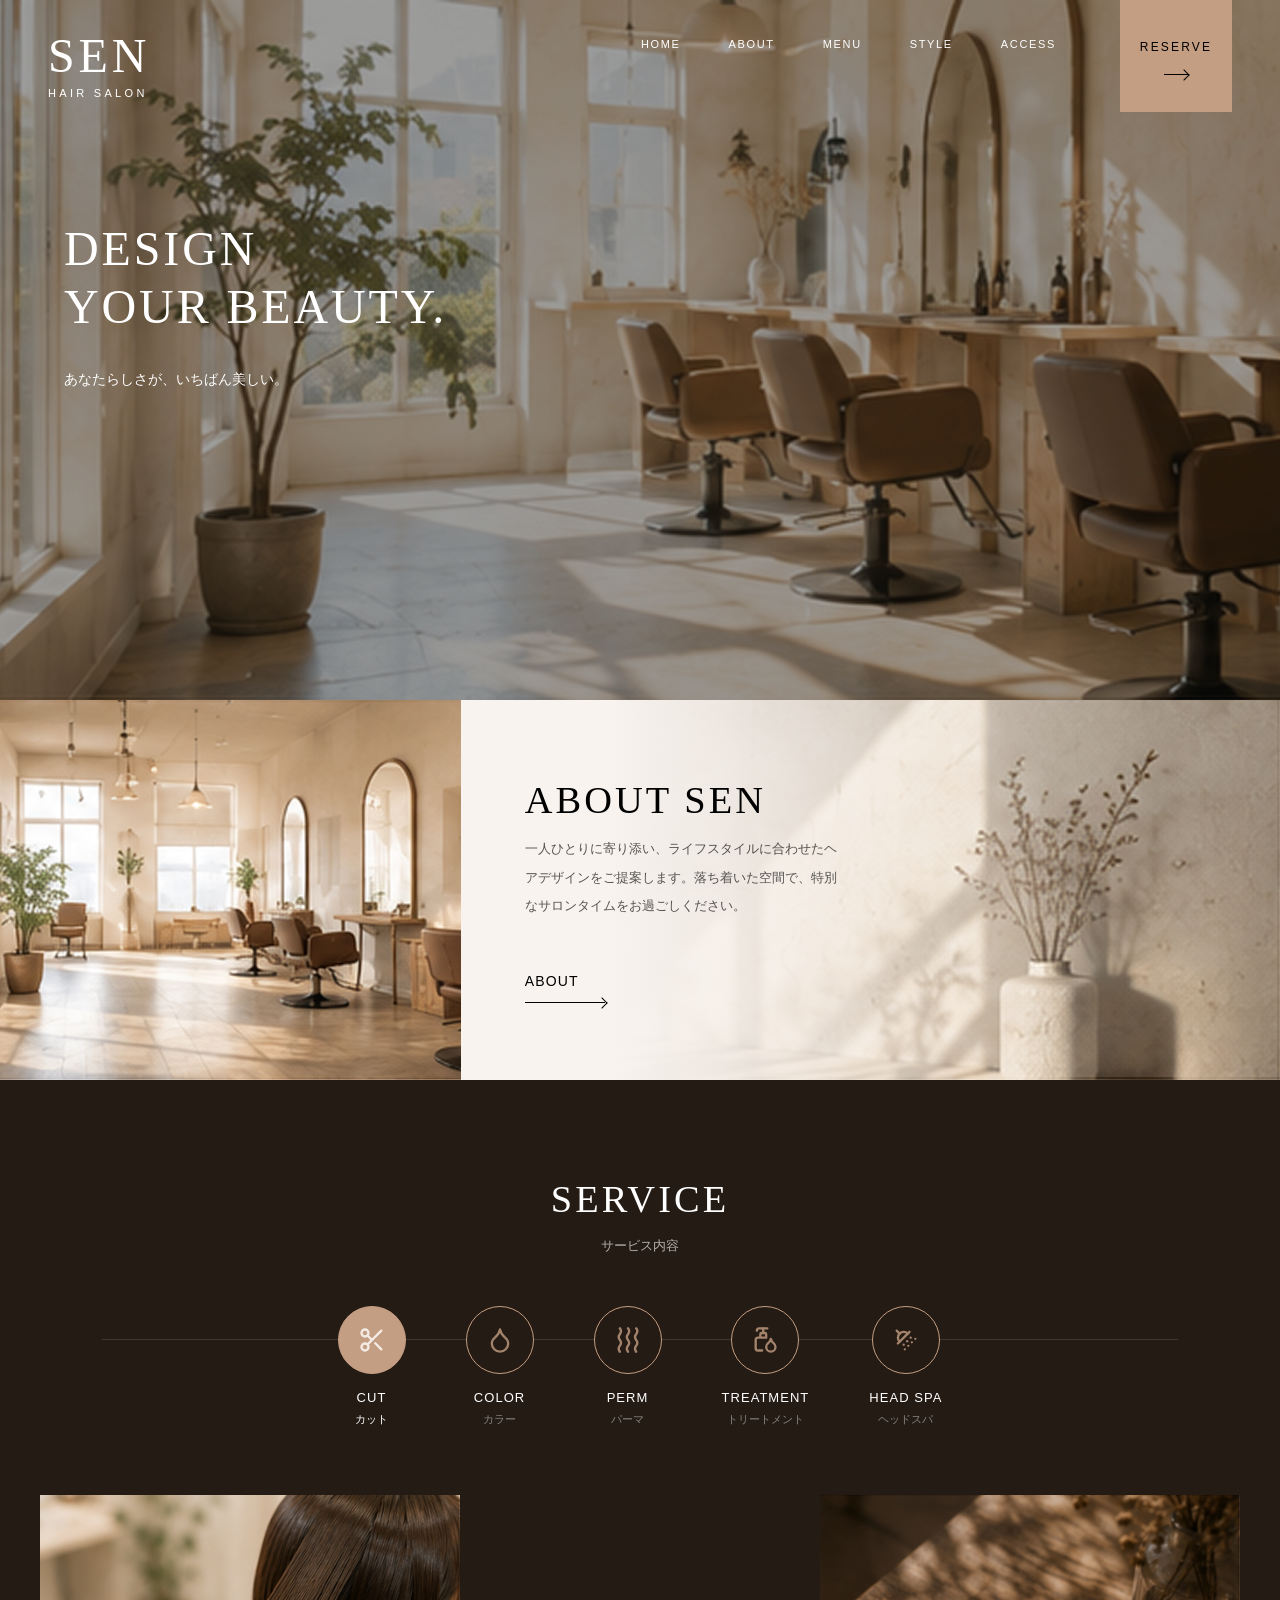
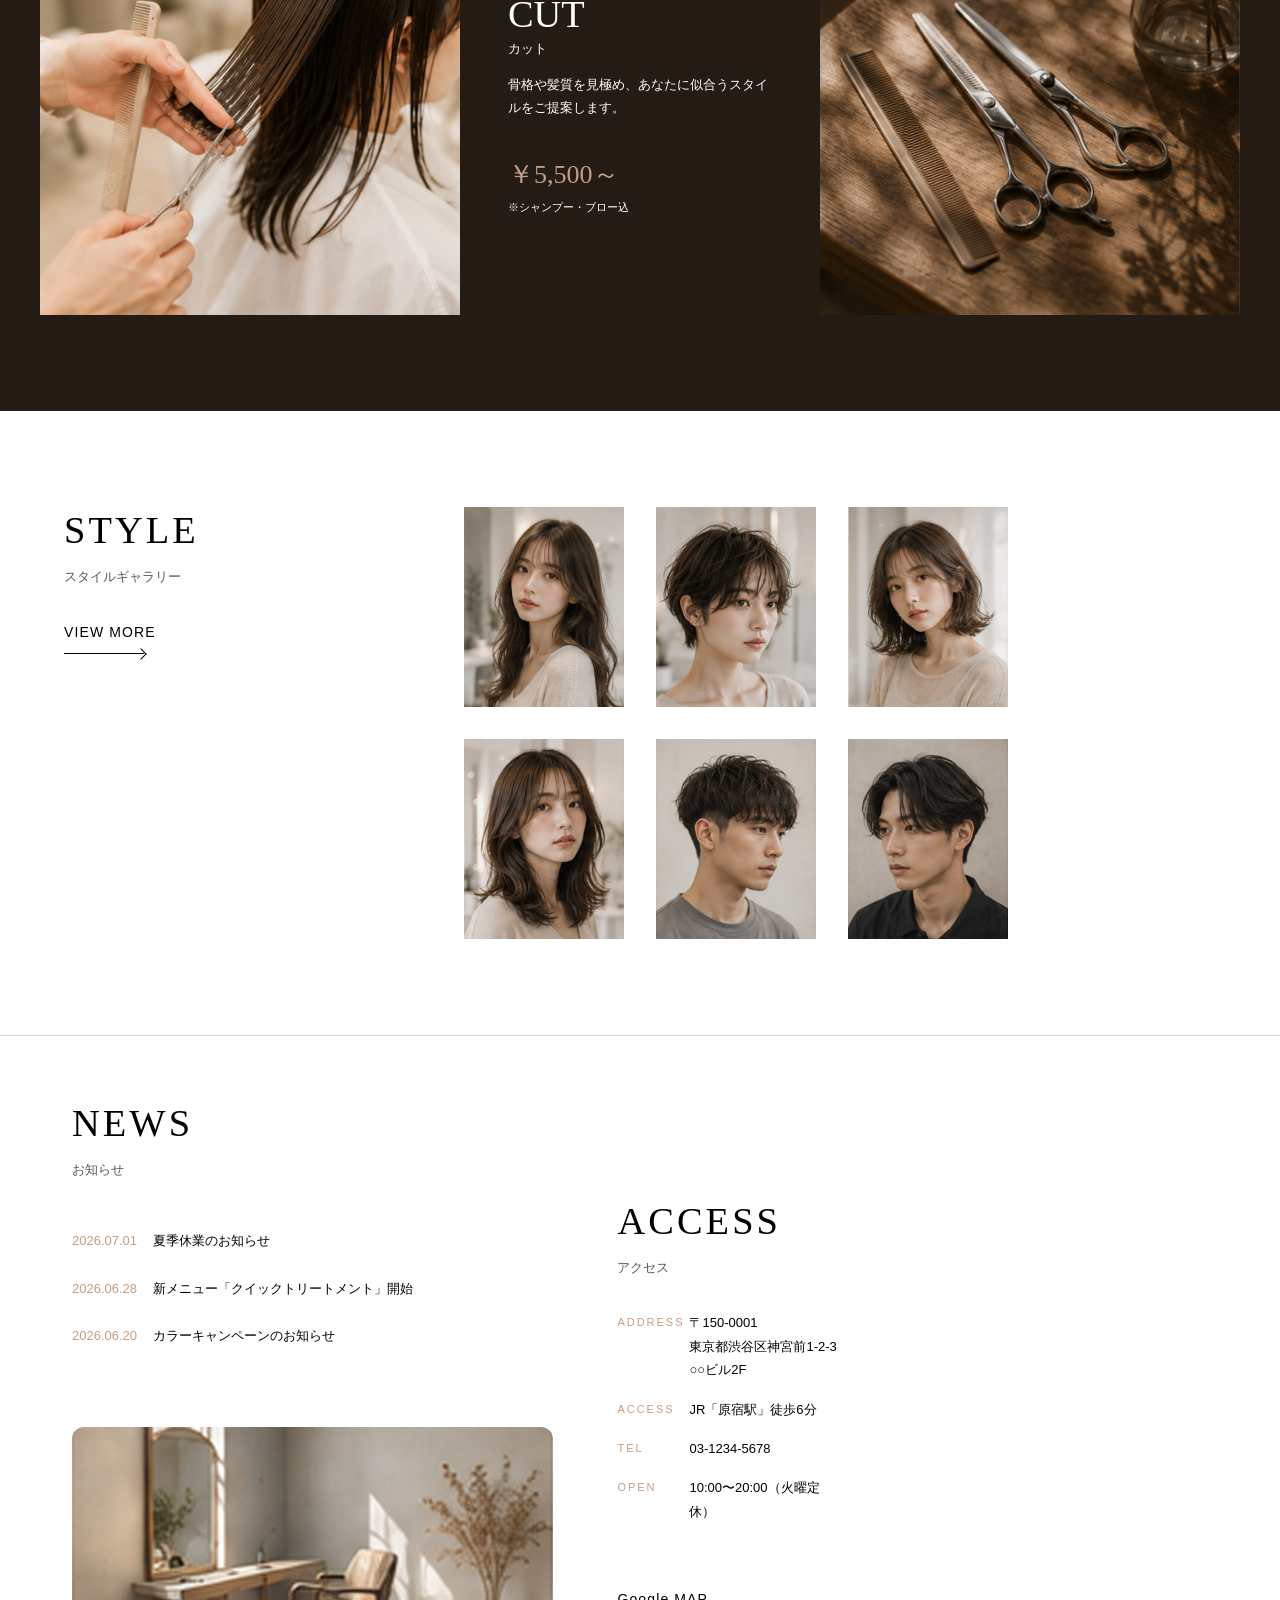
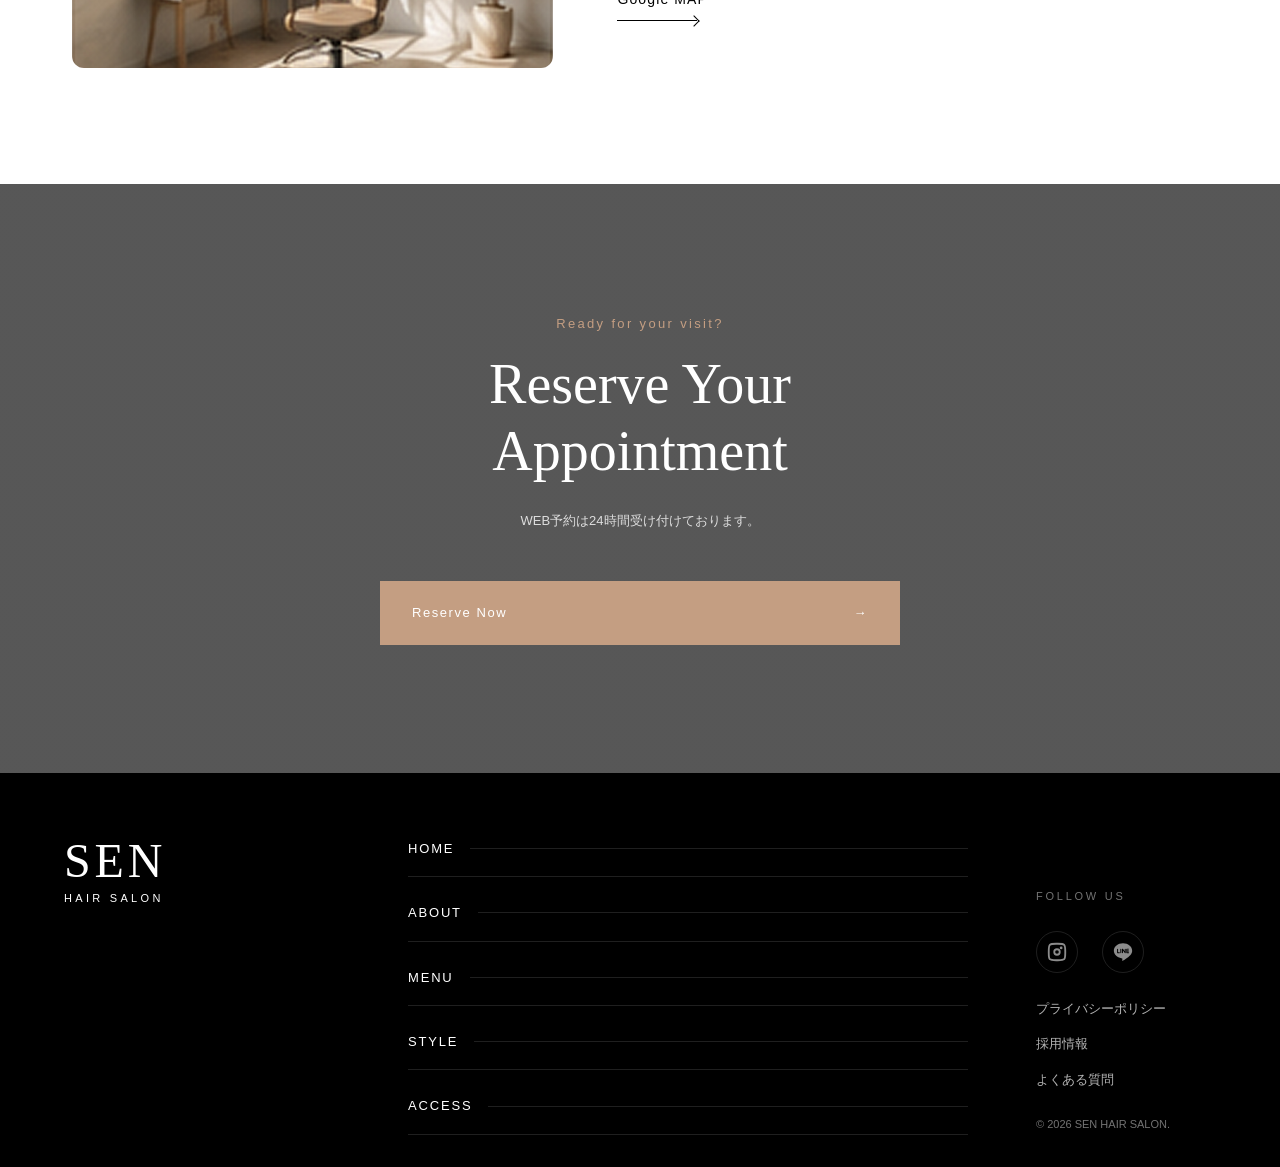
==== commit 87d1233f: "feat:stylePage新装" ====
--- a/index.html
+++ b/index.html
@@ -42,30 +42,42 @@
           <span class="logoSub">HAIR SALON</span>
         </a>
 
+        <button
+          class="drawerButton"
+          aria-label="メニュー"
+          aria-expanded="false"
+          aria-controls="sidebar"
+        >
+          <span></span>
+          <span></span>
+          <span></span>
+        </button>
+
         <div class="headerMenu">
           <nav class="globalNav">
             <ul>
-              <!-- 以下はきれいに書き直す -->
               <li><a href="/">HOME</a></li>
-              <li><a href="/">ABOUT</a></li>
-              <li><a href="menu.html">SERVICE</a></li>
-              <li><a href="style.html">STYLE</a></li>
-              <li><a href="salon.html">NEWS</a></li>
-              <li><a href="access.html">ACCESS</a></li>
+              <li><a href="/about.html">ABOUT</a></li>
+              <li><a href="/menu.html">MENU</a></li>
+              <li><a href="/style.html">STYLE</a></li>
+              <li><a href="/access.html">ACCESS</a></li>
             </ul>
           </nav>
 
-          <a href="/reserve.html" class="btnReserve">
+          <a
+            href="#"
+            target="_blank"
+            rel="noopener noreferrer"
+            class="btnReserve"
+          >
             <span class="btnReserveLabel">RESERVE</span>
             <span class="btnReserveArrow"></span>
           </a>
         </div>
       </header>
 
-      <!-- hamburger -->
-      <button class="hamburger" aria-label="menu">
-        <span class="hamburgerLine"></span>
-      </button>
+      <!-- 背景 -->
+      <div class="drawerOverlay"></div>
 
       <!-- Hero -->
       <section class="hero">
@@ -93,7 +105,7 @@
 
       <div class="aboutContent">
         <h2 class="sectionTitle">ABOUT SEN</h2>
-        <p>
+        <p class="sectionSub">
           一人ひとりに寄り添い、ライフスタイルに合わせたヘアデザインをご提案します。落ち着いた空間で、特別なサロンタイムをお過ごしください。
         </p>
 
@@ -108,7 +120,7 @@
     <section class="service">
       <div class="sectionHeader">
         <h2 class="sectionTitle">SERVICE</h2>
-        <p class="sectionTitleJa">サービス内容</p>
+        <p class="sectionSub">サービス内容</p>
       </div>
 
       <div class="serviceTabs">
@@ -299,7 +311,10 @@
 
         <article class="servicePanel" data-panel="treatment">
           <div class="visual servicePanelImg">
-            <img src="" alt="トリートメント施術画像" />
+            <img
+              src="assets/img/service-treatment.jpg"
+              alt="トリートメント施術画像"
+            />
           </div>
 
           <div class="servicePanelContent">
@@ -354,7 +369,7 @@
       <div class="styleHeader">
         <div class="sectionHeader">
           <h2 class="sectionTitle">STYLE</h2>
-          <p class="sectionTitleJa">スタイルギャラリー</p>
+          <p class="sectionSub">スタイルギャラリー</p>
         </div>
 
         <a href="" class="link linkPlain">
@@ -400,36 +415,33 @@
     <div class="infoSection">
       <!-- News -->
       <section class="news">
-        <div class="sectionHeader">
-          <h2 class="sectionTitle">NEWS</h2>
-          <p class="sectionTitleJa">お知らせ</p>
-        </div>
-
-        <ul>
-          <li>
-            <time>2026.07.01</time>
-            <p>夏季休業のお知らせ</p>
-          </li>
-
-          <li>
-            <time>2026.06.28</time>
-            <p>新メニュー「クイックトリートメント」開始</p>
-          </li>
-
-          <li>
-            <time>2026.06.20</time>
-            <p>カラーキャンペーンのお知らせ</p>
-          </li>
-        </ul>
+        <div class="newsContent">
+          <div class="sectionHeader">
+            <h2 class="sectionTitle">NEWS</h2>
+            <p class="sectionSub">お知らせ</p>
+          </div>
+
+          <ul>
+            <li>
+              <time>2026.07.01</time>
+              <p>夏季休業のお知らせ</p>
+            </li>
+
+            <li>
+              <time>2026.06.28</time>
+              <p>新メニュー「クイックトリートメント」開始</p>
+            </li>
+
+            <li>
+              <time>2026.06.20</time>
+              <p>カラーキャンペーンのお知らせ</p>
+            </li>
+          </ul>
+        </div>
 
         <div class="visual newsVisual">
           <img src="assets/img/news.jpg" />
         </div>
-
-        <a href="" class="link linkPlain">
-          <span class="linkLabel">VIEW ALL</span>
-          <span class="linkArrow"></span>
-        </a>
       </section>
 
       <!-- Access -->
@@ -437,7 +449,7 @@
         <div class="accessContent">
           <div class="sectionHeader">
             <h2 class="sectionTitle">ACCESS</h2>
-            <p class="sectionTitleJa">アクセス</p>
+            <p class="sectionSub">アクセス</p>
           </div>
 
           <address class="accessAddress">
@@ -466,43 +478,34 @@
           </a>
         </div>
 
-        <iframe
-          class="accessMap"
-          src="https://www.google.com/maps/embed?pb=!1m18!1m12!1m3!1d6482.442454589242!2d139.70006654670485!3d35.671554356199664!2m3!1f0!2f0!3f0!3m2!1i1024!2i768!4f13.1!3m3!1m2!1s0x60188cbb411ee357%3A0xf9fb6491ae3b9ec7!2z44CSMTUwLTAwMDEg5p2x5Lqs6YO95riL6LC35Yy656We5a6u5YmN77yR5LiB55uu!5e0!3m2!1sja!2sjp!4v1781223166907!5m2!1sja!2sjp"
-          allowfullscreen=""
-          loading="lazy"
-          referrerpolicy="no-referrer-when-downgrade"
-        ></iframe>
+        <div class="visual accessMapWrap">
+          <iframe
+            class="accessMap"
+            src="https://www.google.com/maps/embed?pb=!1m18!1m12!1m3!1d6482.442454589242!2d139.70006654670485!3d35.671554356199664!2m3!1f0!2f0!3f0!3m2!1i1024!2i768!4f13.1!3m3!1m2!1s0x60188cbb411ee357%3A0xf9fb6491ae3b9ec7!2z44CSMTUwLTAwMDEg5p2x5Lqs6YO95riL6LC35Yy656We5a6u5YmN77yR5LiB55uu!5e0!3m2!1sja!2sjp!4v1781223166907!5m2!1sja!2sjp"
+            allowfullscreen=""
+            loading="lazy"
+            referrerpolicy="no-referrer-when-downgrade"
+          ></iframe>
+        </div>
       </section>
     </div>
 
-    <section class="reserve">
-      <div class="reserveInner">
-        <div class="sectionHeader">
-          <h2 class="sectionTitle">RESERVE</h2>
-          <p class="sectionTitleJa">ご予約は次の方法から承っております。</p>
-        </div>
-
-        <div class="reserveButtons">
-          <a href="#" class="reserveButton">
-            <img src="assets/icon/monitor.svg" alt="" />
-            <span>WEBで予約する</span>
-          </a>
-
-          <a href="#" class="reserveButton">
-            <img src="assets/icon/ri--line-fill.svg" alt="" />
-            <span>LINEで予約する</span>
-          </a>
-
-          <a href="#" class="reserveButton reserveButtonPhone">
-            <img src="assets/icon/phone.svg" alt="" />
-
-            <div class="reserveButtonBody">
-              <span>TELで予約する</span>
-              <strong>03-1234-5678</strong>
-            </div>
-          </a>
-        </div>
+    <section class="reserveCta">
+      <div class="reserveCtaInner">
+        <p class="reserveCtaSub">Ready for your visit?</p>
+
+        <h2 class="reserveCtaTitle">Reserve Your Appointment</h2>
+
+        <p class="reserveCtaText">WEB予約は24時間受け付けております。</p>
+
+        <a
+          href="#"
+          target="_blank"
+          rel="noopener noreferrer"
+          class="btn btnPrimary"
+        >
+          Reserve Now
+        </a>
       </div>
     </section>
 
@@ -513,21 +516,15 @@
           <span class="logoTitle">SEN</span>
           <span class="logoSub">HAIR SALON</span>
         </a>
-        <ul class="footerSubNav">
-          <li><a href="/privacy.html">プライバシーポリシー</a></li>
-          <li><a href="/recruit.html">採用情報</a></li>
-          <li><a href="/faq.html">よくある質問</a></li>
-        </ul>
       </div>
 
       <nav class="footerNav">
         <ul>
           <!-- 以下はきれいに書き直す -->
           <li><a href="/">HOME</a></li>
-          <li><a href="/">ABOUT</a></li>
-          <li><a href="/menu.html">SERVICE</a></li>
+          <li><a href="/about.html">ABOUT</a></li>
+          <li><a href="/menu.html">MENU</a></li>
           <li><a href="/style.html">STYLE</a></li>
-          <li><a href="/salon.html">NEWS</a></li>
           <li><a href="/access.html">ACCESS</a></li>
         </ul>
       </nav>
@@ -577,11 +574,17 @@
           </li>
         </ul>
 
+        <ul class="footerSubNav">
+          <li><a href="/privacy.html">プライバシーポリシー</a></li>
+          <li><a href="/recruit.html">採用情報</a></li>
+          <li><a href="/faq.html">よくある質問</a></li>
+        </ul>
+
         <small>© 2026 SEN HAIR SALON.</small>
       </div>
     </footer>
 
     <script src="js/servicePanel.js"></script>
-    <script src="js/hamburger.js"></script>
+    <script src="js/drawer.js"></script>
   </body>
 </html>
--- a/style/style.css
+++ b/style/style.css
@@ -94,28 +94,33 @@
   --color-bg-default: var(--white);
   --color-bg-subtle: var(--brown-100);
   --color-bg-accent: var(--brown-800);
+  --color-bg-page: var(--greige-800);
 
   /* ===== Surface ===== */
-  --color-surface-default: var(--white);
-  --color-surface-subtle: var(--brown-100);
+  --color-surface-hover: rgba(255, 255, 255, 0.06);
+  --color-surface-drawer: rgba(36, 27, 20, 0.96);
+  --color-surface-card: rgba(18, 18, 18, 0.55);
 
   /* ===== Text ===== */
   --color-text-primary: var(--black);
-  --color-text-secondary: var(--greige-800);
-  --color-text-muted: var(--brown-600);
   --color-text-inverse: var(--white);
+  --color-text-inverse-muted: rgba(255, 255, 255, 0.45);
+  --color-text-inverse-soft: rgba(255, 255, 255, 0.55);
 
   /* ===== Border ===== */
   --color-border-default: var(--greige-300);
-  --color-border-subtle: var(--brown-200);
+  --color-border-inverse: rgba(255, 255, 255, 0.25);
+  --color-border-inverse-subtle: rgba(255, 255, 255, 0.12);
+  --color-border-card: rgba(255, 255, 255, 0.08);
 
   /* ===== Brand ===== */
-  --color-primary: var(--brown-500);
-  --color-primary-hover: var(--brown-600);
-  --color-accent: var(--gold);
+  --color-primary: var(--brown-400);
+  --color-primary-hover: var(--brown-300);
+  --color-primary-soft: rgba(201, 164, 93, 0.08);
 
   /* ===== Overlay ===== */
   --color-overlay: rgba(15, 15, 13, 0.4);
+  --color-overlay-drawer: rgba(0, 0, 0, 0.35);
 
   /* ==== Font Family ==== */
   --ff-en: "Inter", sans-serif;
@@ -136,6 +141,10 @@
   --fs-caption: clamp(1.1rem, 0.7vw, 1.2rem);
   --fs-micro: 1rem;
 
+  /* ==== Line Height ==== */
+  --lh-tight: 1.2;
+  --lh-base: 1.8;
+
   /* ==== Spacing ==== */
   --space-2xs: 4px;
   --space-xs: 8px;
@@ -149,11 +158,10 @@
   --space-5xl: 128px;
 
   /* ==== Width ==== */
-  --content-sm: 760px;
-  --content-md: 980px;
+  --content-sm: 520px;
+  --content-md: 760px;
   --content-lg: 1200px;
   --content-xl: 1320px;
-  --container: min(1200px, calc(100% - 48px));
 
   /* ===== Section ===== */
   --section-space: clamp(100px, 10vw, 160px);
@@ -174,9 +182,9 @@
 
   /* ==== Z-index ==== */
   --z-base: 1;
-  --z-header: 100;
-  --z-menu: 200;
-  --z-overlay: 300;
+  --z-overlay: 100;
+  --z-header: 200;
+  --z-menu: 300;
   --z-modal: 500;
 
   /* ==== Other ==== */
@@ -190,7 +198,7 @@
   background: var(--color-bg-default);
   font-size: var(--fs-smBase);
   font-family: var(--ff-ja);
-  line-height: 1.8;
+  line-height: var(--lh-base);
   color: var(--color-text-primary);
 }
 
@@ -224,15 +232,13 @@
 -------------------------- */
 .heroContainer {
   position: relative;
-  height: 100vh;
-  min-height: 500px;
-  max-height: 700px;
+  height: clamp(500px, 100vh, 700px);
 
   overflow: hidden;
 }
 
 /* --------------------------
-Header
+共通Header
 -------------------------- */
 /* header */
 .header {
@@ -240,7 +246,8 @@
   position: absolute;
   z-index: var(--z-header);
   justify-content: space-between;
-  align-items: flex-start;
+  align-items: center;
+
   inset: 0 0 auto 0;
 }
 
@@ -250,9 +257,53 @@
   color: var(--color-text-inverse);
 }
 
+/* drawerButton */
+.drawerButton {
+  display: none;
+  position: relative;
+  z-index: calc(var(--z-menu) + 1);
+  justify-content: center;
+  align-items: center;
+  width: 40px;
+  height: 40px;
+  margin: var(--space-xl);
+
+  border: none;
+  background: none;
+
+  cursor: pointer;
+}
+/* 三本線 */
+.drawerButton span {
+  position: absolute;
+  width: 24px;
+  height: 2px;
+
+  background: var(--color-text-inverse);
+  transition: var(--transition);
+}
+.drawerButton span:nth-child(1) {
+  transform: translateY(-7px);
+}
+.drawerButton span:nth-child(3) {
+  transform: translateY(7px);
+}
+
+/* 開いたら× */
+.drawerButton.is-open span:nth-child(1) {
+  transform: rotate(45deg);
+}
+.drawerButton.is-open span:nth-child(2) {
+  opacity: 0;
+}
+.drawerButton.is-open span:nth-child(3) {
+  transform: rotate(-45deg);
+}
+
 /* headerLeft */
 .headerMenu {
   display: flex;
+  z-index: var(--z-menu);
   align-items: flex-start;
   gap: var(--space-3xl);
 }
@@ -269,6 +320,8 @@
   letter-spacing: 0.15em;
   color: var(--color-text-inverse);
 }
+
+/* navの下線部 */
 .globalNav a::after {
   position: absolute;
   bottom: -8px;
@@ -294,40 +347,40 @@
   gap: var(--space-md);
 
   width: 112px;
-  height: 96px;
+  height: 112px;
   margin-right: var(--space-2xl);
 
-  background: var(--brown-400);
+  background: var(--color-primary);
   color: var(--color-text-primary);
 
   transition: var(--transition);
 }
 .btnReserve:hover {
-  background: var(--brown-300);
+  background: var(--color-primary-hover);
 }
 .btnReserveLabel {
   font-size: var(--fs-tiny);
-  letter-spacing: 0.12em;
-}
+  letter-spacing: 0.18em;
+}
+
+/* reserveBtn→ */
 .btnReserveArrow {
   position: relative;
-
-  width: 20px;
+  width: 24px;
   height: 1px;
 
   background: currentColor;
-
   transition: width var(--transition);
 }
 .btnReserveArrow::after {
   position: absolute;
   top: 50%;
-  right: -1px;
+  right: 0px;
 
   transform: translateY(-50%) rotate(45deg);
 
-  width: 7px;
-  height: 7px;
+  width: 8px;
+  height: 8px;
   content: "";
 
   border-top: 1px solid currentColor;
@@ -338,66 +391,33 @@
 }
 
 /* --------------------------
-hamburger
--------------------------- */
-.hamburger {
-  display: none;
+drawerOverlay
+-------------------------- */
+.drawerOverlay {
   position: fixed;
-  top: 24px;
-  right: 24px;
-  z-index: var(--z-menu);
-
-  width: 52px;
-  height: 52px;
-
-  border: none;
-  background: transparent;
-}
-.hamburgerLine,
-.hamburgerLine::before,
-.hamburgerLine::after {
-  position: absolute;
-  left: 50%;
-  transform: translateX(-50%);
-
-  width: 24px;
-  height: 2px;
-
-  background: var(--white);
-  transition: var(--transition);
-
-  content: "";
-}
-.hamburgerLine {
-  top: 50%;
-}
-.hamburgerLine::before {
-  top: -8px;
-}
-.hamburgerLine::after {
-  top: 8px;
-}
-/* 開いたとき */
-.hamburger.is-open .hamburgerLine {
-  background: transparent;
-}
-.hamburger.is-open .hamburgerLine::before {
-  top: 0;
-  transform: translateX(-50%) rotate(45deg);
-}
-.hamburger.is-open .hamburgerLine::after {
-  top: 0;
-  transform: translateX(-50%) rotate(-45deg);
-}
-
-/* --------------------------
-Hero
+  z-index: var(--z-overlay);
+
+  background: var(--color-overlay-drawer);
+  opacity: 0;
+
+  transition: var(--transition);
+  inset: 0;
+  visibility: hidden;
+}
+.drawerOverlay.is-open {
+  opacity: 1;
+  visibility: visible;
+}
+
+/* --------------------------
+index/Hero
 -------------------------- */
 .hero {
   position: relative;
   height: 100%;
 }
-/* overlay */
+
+/* heroのoverlay */
 .hero::before {
   position: absolute;
   z-index: var(--z-base);
@@ -406,11 +426,13 @@
   content: "";
   inset: 0;
 }
+
 /* heroImg */
 .heroImg {
   position: absolute;
   inset: 0;
 }
+
 /* heroContent */
 .heroContent {
   position: relative;
@@ -427,7 +449,7 @@
 
   font-size: var(--fs-xxl);
   font-family: var(--ff-serif);
-  line-height: 1.2;
+  line-height: var(--lh-tight);
   letter-spacing: 0.06em;
 }
 .heroContent p {
@@ -436,7 +458,7 @@
 }
 
 /* --------------------------
-About
+index/About
 -------------------------- */
 .about {
   display: grid;
@@ -447,13 +469,15 @@
 .aboutImg {
   height: 100%;
 }
+
+/* aboutContent */
 .aboutContent {
   display: flex;
   position: relative;
   flex-direction: column;
   justify-content: center;
 
-  padding-left: 72px;
+  padding-left: var(--space-3xl);
 
   background: url("../assets/img/about-bg.jpg") right center / auto 100%
     no-repeat;
@@ -463,16 +487,11 @@
 
   background: linear-gradient(
     to left,
-
     transparent 15%,
-
     rgba(248, 243, 239, 0.18) 32%,
-
     rgba(248, 243, 239, 0.58) 50%,
-
     rgba(248, 243, 239, 0.88) 68%,
-
-    var(--brown-100) 82%
+    var(--color-bg-subtle) 82%
   );
 
   content: "";
@@ -490,10 +509,10 @@
 }
 
 /* --------------------------
-Service
+index/Service
 -------------------------- */
 .service {
-  padding: var(--space-5xl) 0;
+  padding: var(--space-4xl) 0;
 
   background: var(--color-bg-accent);
   color: var(--color-text-inverse);
@@ -502,6 +521,7 @@
   margin-bottom: var(--space-2xl);
   text-align: center;
 }
+
 /* serviceTabs */
 .serviceTabs {
   display: flex;
@@ -511,6 +531,7 @@
   gap: var(--space-2xl);
   margin-bottom: var(--space-3xl);
 }
+
 /* serviceTabsの線 */
 .serviceTabs::before {
   position: absolute;
@@ -520,10 +541,10 @@
   z-index: 0;
 
   height: 1px;
-
-  background: rgba(255, 255, 255, 0.15);
+  background: var(--color-border-inverse-subtle);
   content: "";
 }
+
 /* serviceBtn通常 */
 .serviceTabs button {
   display: flex;
@@ -543,7 +564,7 @@
   width: 68px;
   height: 68px;
 
-  border: 1px solid var(--brown-400);
+  border: 1px solid var(--color-primary);
   border-radius: 50%;
   background: var(--color-bg-accent);
 
@@ -552,7 +573,7 @@
 .serviceIcon svg {
   width: 28px;
   height: 28px;
-  color: var(--brown-400);
+  color: var(--color-primary);
   opacity: 0.8;
 
   transition: var(--transition);
@@ -563,11 +584,11 @@
   font-size: var(--fs-smBase);
   letter-spacing: 0.08em;
 
-  color: var(--white);
+  color: var(--color-text-inverse);
 }
 .serviceTabs span {
   font-size: var(--fs-caption);
-  color: rgba(255, 255, 255, 0.65);
+  color: var(--color-text-inverse-muted);
 }
 
 /* serviceBtnHover */
@@ -575,22 +596,22 @@
   transform: translateY(-2px);
 }
 .serviceTabs button:hover .serviceIcon {
-  border-color: var(--brown-300);
+  border-color: var(--color-primary-hover);
 }
 .serviceTabs button:hover .serviceIcon svg {
-  color: var(--brown-300);
+  color: var(--color-primary-hover);
 }
 
 /* serviceBtnActive */
 .serviceTabs button.active .serviceIcon {
-  background: var(--brown-400);
+  background: var(--color-primary);
 }
 .serviceTabs button.active .serviceIcon svg {
-  color: var(--white);
+  color: var(--color-text-inverse);
 }
 .serviceTabs button.active p,
 .serviceTabs button.active span {
-  color: var(--white);
+  color: var(--color-text-inverse);
 }
 
 /* serviceContents */
@@ -600,31 +621,31 @@
 .servicePanel {
   display: none;
   align-items: stretch;
-
-  width: min(1320px, calc(100% - 80px));
+  width: min(var(--content-xl), calc(100% - 80px));
+
+  height: 420px;
   margin-inline: auto;
   animation: fade var(--transition);
-  grid-template-columns: 1fr 360px 1fr;
+  grid-template-columns:
+    1fr
+    clamp(220px, 30vw, 360px)
+    1fr;
 }
 .servicePanel.active {
   display: grid;
 }
-.servicePanelImg,
-.servicePanelSubImage {
-  height: 420px;
-}
 .servicePanelContent {
   display: flex;
   flex-direction: column;
   justify-content: center;
   padding: var(--space-2xl);
 
-  background: var(--greige-800);
+  background: var(--color-bg-accent);
 }
 .servicePanelContent h3 {
   font-size: var(--fs-xl);
   font-family: var(--ff-serif);
-  line-height: 1.2;
+  line-height: var(--lh-tight);
 }
 .servicePanelContent span {
   margin-bottom: var(--space-sm);
@@ -634,7 +655,7 @@
 
   font-size: var(--fs-md);
   font-family: var(--ff-serif);
-  color: var(--brown-300);
+  color: var(--color-primary);
 }
 @keyframes fade {
   from {
@@ -648,15 +669,15 @@
 }
 
 /* --------------------------
-Style
+index/Style
 -------------------------- */
 .style {
   display: grid;
   align-items: start;
 
-  gap: var(--space-3xl);
+  gap: var(--space-xl);
   padding: var(--space-4xl) var(--space-3xl);
-  border-bottom: 1px solid rgba(0, 0, 0, 0.08);
+  border-bottom: 1px solid var(--color-border-default);
 
   grid-template-columns: 160px 1fr;
 }
@@ -667,6 +688,7 @@
 }
 .styleGrid {
   display: grid;
+  justify-content: center;
   gap: var(--space-lg);
 
   grid-template-columns: repeat(6, 1fr);
@@ -675,31 +697,34 @@
   aspect-ratio: 4/5;
 }
 .styleGrid img {
-  transition: 0.4s;
+  transition: var(--transition);
 }
 .styleGrid li:hover img {
   transform: scale(1.06);
 }
 
 /* --------------------------
-infoSection
+index/infoSection
 -------------------------- */
 .infoSection {
   display: grid;
   align-items: start;
 
-  gap: var(--space-xl);
-  width: min(100%, 1200px);
-
-  margin-inline: auto;
-  grid-template-columns: 1fr 1.4fr;
-}
-
-/* --------------------------
-news
+  width: min(100%, var(--content-lg));
+  margin: var(--space-xl) auto;
+  grid-template-columns: 1fr 1.2fr;
+}
+.news,
+.access {
+  padding: var(--space-xl);
+}
+
+/* --------------------------
+index/News
 -------------------------- */
 .news {
-  padding: var(--space-3xl);
+  display: flex;
+  flex-direction: column;
 }
 .news ul {
   display: flex;
@@ -713,7 +738,7 @@
   gap: var(--space-md);
 }
 .news time {
-  color: var(--brown-500);
+  color: var(--color-primary);
 }
 .newsVisual {
   margin: var(--space-xl) 0;
@@ -723,15 +748,15 @@
 }
 
 /* --------------------------
-Access
+index/Access
 -------------------------- */
 .access {
   display: grid;
-
   align-items: center;
   gap: var(--space-xl);
-  padding: var(--space-3xl);
-  grid-template-columns: 300px minmax(320px, 420px);
+  grid-template-columns:
+    220px
+    1fr;
 }
 .accessContent {
   display: flex;
@@ -755,146 +780,76 @@
 .accessAddress dt {
   font-size: var(--fs-caption);
   font-family: var(--ff-en);
+
   line-height: 2;
-
   letter-spacing: 0.18em;
-  color: var(--brown-500);
+  color: var(--color-primary);
 
   text-transform: uppercase;
 }
+.accessMapWrap {
+  height: 340px;
+}
 .accessMap {
-  width: 380px;
-  height: 340px;
-
+  width: 100%;
+  height: 100%;
   border: none;
   border-radius: var(--radius-lg);
-  transition: 0.4s;
-
-  filter: grayscale(0.2);
-}
-.accessMap:hover {
-  filter: none;
-}
-
-/* --------------------------
-RESERVE
--------------------------- */
-.reserve {
-  position: relative;
-  background: url("../assets/img/reserve.jpg") right center / auto 100%
-    no-repeat;
-  overflow: hidden;
-}
-.reserve::before {
-  position: absolute;
-
-  background: linear-gradient(
-    to right,
-    var(--brown-300) 58%,
-    rgba(211, 182, 161, 0.95) 68%,
-    rgba(211, 182, 161, 0.75) 78%,
-    rgba(211, 182, 161, 0.35) 90%,
-    transparent 100%
-  );
-
-  content: "";
-  inset: 0;
-}
-.reserveInner {
-  display: grid;
-  position: relative;
-  align-items: center;
-
-  gap: var(--space-xl);
-  max-width: 1200px;
-  min-height: 260px;
-
+}
+
+/* --------------------------
+index/Reserve
+-------------------------- */
+.reserveCta {
+  padding-block: clamp(96px, 10vw, 160px);
+
+  background:
+    linear-gradient(rgba(22, 22, 22, 0.72), rgba(22, 22, 22, 0.72)),
+    url("../assets/img/reserve-bg.webp") center/cover no-repeat;
+}
+.reserveCtaInner {
+  width: min(var(--content-sm), calc(100% - 48px));
   margin-inline: auto;
-  grid-template-columns: 320px 1fr;
-}
-.reserve .sectionHeader {
+
+  text-align: center;
+
   color: var(--color-text-inverse);
 }
-
-/* reserveBtn */
-.reserveButtons {
-  display: grid;
-  align-items: center;
-  gap: var(--space-sm);
-  grid-template-columns: repeat(3, 200px);
-}
-.reserveButton {
-  display: flex;
-  align-items: center;
-
-  gap: var(--space-md);
-  height: 64px;
-  padding: 0 var(--space-xl);
-
-  border: 1px solid rgba(255, 255, 255, 0.25);
-  color: inherit;
-
-  transition: var(--transition);
-}
-.reserveButton:hover {
-  transform: translateY(-2px);
-  background: rgba(255, 255, 255, 0.06);
-  border-color: var(--white);
-}
-.reserveButton img {
-  width: 22px;
-  height: 22px;
-}
-.reserveButtonBody {
-  display: flex;
-  flex: 1;
-  flex-direction: column;
-
-  gap: var(--space-2xs);
-  font-size: var(--fs-tiny);
-  letter-spacing: 0.08em;
-}
-.reserveButtonBody strong {
-  font-weight: 500;
-}
-
-/* --------------------------
-FOOTER
+.reserveCtaSub {
+  letter-spacing: 0.18em;
+  color: var(--color-primary);
+}
+.reserveCtaTitle {
+  margin-block: 16px 24px;
+  font-size: clamp(40px, 5vw, 56px);
+
+  font-family: var(--ff-serif);
+}
+.reserveCtaText {
+  margin-bottom: 48px;
+  opacity: 0.8;
+}
+
+/* --------------------------
+共通FOOTER
 -------------------------- */
 .footer {
   display: grid;
-  padding: 72px 60px 32px;
-
-  background: #111;
+  padding: var(--space-3xl) var(--space-3xl) var(--space-xl);
+
+  background: var(--black);
   color: var(--color-text-inverse);
-  column-gap: 72px;
+  column-gap: var(--space-3xl);
 
   grid-template-columns:
-    320px
+    280px
     1fr
     180px;
 }
 .footerBrand {
   display: flex;
   flex-direction: column;
-  gap: var(--space-2xl);
-}
-
-/* footerSubNav */
-.footerSubNav {
-  display: flex;
-  flex-direction: column;
-
-  gap: var(--space-sm);
-}
-.footerSubNav a {
-  display: inline-block;
-  opacity: 0.7;
-  transition: var(--transition);
-}
-.footerSubNav a:hover {
-  transform: translateX(4px);
-  color: var(--brown-300);
+  gap: var(--space-md);
 }
 
 /* footerNav */
@@ -912,25 +867,25 @@
   padding-bottom: var(--space-md);
 
   letter-spacing: 0.14em;
-  transition: 0.35s;
-  border-bottom: 1px solid rgba(255, 255, 255, 0.12);
+  transition: var(--transition);
+  border-bottom: 1px solid var(--color-border-inverse-subtle);
 }
 .footerNav a::after {
   flex: 1;
   height: 1px;
 
-  background: rgba(255, 255, 255, 0.12);
+  background: var(--color-border-inverse-subtle);
   transition: var(--transition);
   content: "";
 }
 .footerNav a:hover::after {
-  background: var(--brown-300);
+  background: var(--color-primary-hover);
 }
 .footerNav a:hover {
-  padding-left: 12px;
-
-  color: var(--brown-300);
-  border-color: var(--brown-400);
+  padding-left: var(--space-sm);
+
+  color: var(--color-primary-hover);
+  border-color: var(--color-primary-hover);
 }
 
 /* footerContact */
@@ -943,19 +898,17 @@
   gap: var(--space-lg);
 }
 .footerHeading {
-  font-size: 12px;
+  font-size: var(--fs-caption);
   font-family: var(--ff-en);
-
   letter-spacing: 0.25em;
 
-  color: rgba(255, 255, 255, 0.45);
-}
+  color: var(--color-text-inverse-muted);
+}
+
+/* snsList */
 .snsList {
   display: flex;
   gap: var(--space-lg);
-}
-.snsList a:hover .snsIcon {
-  color: var(--brown-400);
 }
 .snsList a {
   display: grid;
@@ -963,10 +916,10 @@
   width: 42px;
   height: 42px;
 
-  border: 1px solid rgba(255, 255, 255, 0.15);
+  border: 1px solid var(--color-border-inverse-subtle);
   border-radius: 50%;
 
-  color: rgba(255, 255, 255, 0.55);
+  color: var(--color-text-inverse-soft);
   transition: var(--transition);
   place-items: center;
 }
@@ -975,60 +928,481 @@
   height: 18px;
 
   opacity: 0.8;
-
-  transition: var(--transition);
-}
+  transition: var(--transition);
+}
+.snsIcon {
+  width: 22px;
+  height: 22px;
+
+  color: var(--color-text-inverse-soft);
+  transition: var(--transition);
+}
+
+/* snsListHover */
+.snsList a:hover .snsIcon {
+  color: var(--color-primary-hover);
+}
+
 .snsList a:hover {
-  background: rgba(201, 164, 93, 0.08);
-  color: var(--brown-400);
-  border-color: var(--brown-400);
+  background: var(--color-primary-soft);
+  color: var(--color-primary-hover);
+  border-color: var(--color-primary-hover);
 }
 .snsList a:hover img {
   transform: scale(1.08);
   opacity: 1;
 }
-.snsIcon {
+
+/* footerSubNav */
+.footerSubNav {
+  display: flex;
+  flex-direction: column;
+
+  gap: var(--space-sm);
+}
+.footerSubNav a {
+  display: inline-block;
+  opacity: 0.7;
+  transition: var(--transition);
+}
+.footerSubNav a:hover {
+  transform: translateX(4px);
+  color: var(--color-primary-hover);
+}
+
+/* footerCopy */
+.footerContact small {
+  padding: 0;
+
+  border: none;
+  font-size: var(--fs-caption);
+  color: var(--color-text-inverse-muted);
+}
+
+/* --------------------------
+共通Page
+-------------------------- */
+.page {
+  position: relative;
+  min-height: 100vh;
+  padding-block: var(--section-space);
+
+  overflow: hidden;
+}
+.page::before {
+  position: fixed;
+  z-index: -1;
+
+  background:
+    linear-gradient(rgba(22, 22, 22, 0.76), rgba(22, 22, 22, 0.76)),
+    url("../assets/img/page-bg.jpg") center/cover no-repeat;
+  content: "";
+
+  inset: 0;
+}
+
+/* 読み物ページ */
+.pageInner {
+  width: min(var(--content-md), calc(100% - 48px));
+  margin-inline: auto;
+}
+/* ビジュアル重視ページ */
+.accessPage .pageInner,
+.stylePage .pageInner {
+  width: min(var(--content-lg), calc(100% - 48px));
+}
+.pageHeader {
+  margin-bottom: var(--space-3xl);
+  text-align: center;
+  color: var(--color-text-inverse);
+}
+.pageCard {
+  padding: clamp(40px, 5vw, 64px);
+
+  border: 1px solid var(--color-border-card);
+  border-radius: var(--radius-xl);
+
+  background: var(--color-surface-card);
+  color: var(--color-text-inverse);
+  backdrop-filter: blur(10px);
+}
+
+/* --------------------------
+Style.html
+-------------------------- */
+.styleContent {
+  display: grid;
+  align-items: start;
+  gap: var(--space-3xl);
+  grid-template-columns: 280px 1fr;
+}
+.styleSidebar {
+  position: sticky;
+  top: 120px;
+}
+.styleHeading {
+  margin-bottom: var(--space-xl);
+
+  font-size: var(--fs-md);
+  font-weight: 400;
+  font-family: var(--font-en);
+  letter-spacing: 0.08em;
+}
+.styleLead {
+  margin-bottom: var(--space-2xl);
+  font-size: var(--fs-smBase);
+  line-height: 2;
+  color: var(--color-text-inverse-muted);
+}
+
+/* category */
+.styleCategory {
+  display: flex;
+  flex-direction: column;
+  gap: var(--space-md);
+}
+.styleCategory button {
+  position: relative;
+  width: fit-content;
+  padding: 0;
+
+  border: none;
+  background: none;
+
+  font-size: var(--fs-caption);
+  letter-spacing: 0.15em;
+  color: var(--color-text-inverse-muted);
+
+  cursor: pointer;
+  transition: var(--transition);
+}
+.styleCategory button::before {
+  position: absolute;
+  top: 50%;
+  left: -20px;
+
+  transform: translateY(-50%);
+
+  width: 10px;
+  height: 1px;
+
+  background: transparent;
+  transition: var(--transition);
+  content: "";
+}
+.styleCategory button:hover,
+.styleCategory button.is-active {
+  color: var(--color-primary);
+}
+.styleCategory button.is-active::before {
+  background: var(--color-primary);
+}
+.styleGrid {
+  display: grid;
+  gap: var(--space-xl);
+  grid-template-columns: repeat(3, 1fr);
+}
+
+/* item */
+.styleItem {
+  position: relative;
+  cursor: pointer;
+  transition: opacity 0.3s ease;
+  aspect-ratio: 3 / 4;
+}
+.styleItem img {
+  transition: transform 0.6s ease;
+}
+.styleItem:hover img {
+  transform: scale(1.05);
+}
+
+/* overlay */
+.styleOverlay {
+  position: absolute;
+  bottom: 0;
+  left: 0;
+
+  width: 100%;
+  padding: var(--space-xl);
+
+  background: linear-gradient(transparent, var(--color-overlay-drawer));
+  color: var(--color-text-inverse);
+
+  opacity: 0;
+  transition: var(--transition);
+}
+.styleItem:hover .styleOverlay {
+  opacity: 1;
+}
+.styleOverlay h3 {
+  margin-bottom: var(--space-xs);
+
+  font-size: var(--fs-xs);
+  font-weight: 400;
+  font-family: var(--font-en);
+  letter-spacing: 0.1em;
+}
+.styleOverlay p {
+  font-size: var(--fs-caption);
+  letter-spacing: 0.15em;
+}
+
+/* --------------------------
+Access.html
+-------------------------- */
+.accessInfo {
+  display: grid;
+  gap: var(--space-3xl);
+  grid-template-columns: 400px 1fr;
+}
+.accessContent {
+  display: flex;
+  flex-direction: column;
+}
+.accessHeading,
+.accessRouteTitle {
+  margin-bottom: var(--space-lg);
+
+  font-size: var(--fs-caption);
+  font-family: var(--ff-en);
+  letter-spacing: 0.24em;
+
+  color: var(--color-primary);
+  text-transform: uppercase;
+}
+.accessHeading::after {
+  display: block;
+
+  width: 80px;
+  height: 1px;
+
+  margin-top: var(--space-md);
+
+  background: var(--color-primary);
+
+  content: "";
+}
+.accessAddress {
+  display: flex;
+  flex-direction: column;
+
+  gap: var(--space-sm);
+  margin: var(--space-xl) 0 var(--space-3xl);
+
+  font-style: normal;
+}
+.accessAddress p {
+  line-height: 1.9;
+}
+.accessDetail {
+  display: grid;
+  gap: var(--space-md);
+  margin-bottom: var(--space-3xl);
+
+  grid-template-columns: 80px 1fr;
+}
+.accessDetail dt {
+  font-family: var(--ff-en);
+  letter-spacing: 0.12em;
+  color: var(--color-primary);
+}
+.accessDetail dd {
+  margin: 0;
+}
+.accessRoute {
+  display: flex;
+  flex-direction: column;
+
+  margin-bottom: var(--space-3xl);
+}
+.routeItem {
+  display: flex;
+  align-items: center;
+
+  gap: var(--space-lg);
+  padding-block: var(--space-lg);
+
+  border-top: 1px solid var(--color-border-card);
+}
+.routeItem:last-child {
+  border-bottom: 1px solid var(--color-border-card);
+}
+.routeIcon {
   width: 22px;
   height: 22px;
 
-  color: rgba(255, 255, 255, 0.6);
-  transition: var(--transition);
-}
-.footerContact small {
-  padding: 0;
+  color: var(--color-primary);
+
+  flex-shrink: 0;
+}
+.accessMapWrap {
+  min-height: 620px;
+
+  border-radius: var(--radius-xl);
+  overflow: hidden;
+}
+.accessMap {
+  width: 100%;
+  height: 100%;
 
   border: none;
-
-  font-size: var(--fs-caption);
-  color: rgba(255, 255, 255, 0.45);
-}
+}
+
+/* --------------------------
+Recruit.html
+-------------------------- */
+.recruitLead {
+  max-width: var(--content-sm);
+  margin: 0 auto var(--space-3xl);
+
+  text-align: center;
+}
+.recruitLead p {
+  line-height: 2.2;
+}
+.jobInfo {
+  display: grid;
+  margin-bottom: var(--space-3xl);
+
+  grid-template-columns: 160px 1fr;
+}
+.jobInfo dt,
+.jobInfo dd {
+  padding: var(--space-md) 0;
+
+  border-bottom: 1px solid var(--color-border-default);
+}
+.jobInfo dt {
+  font-family: var(--ff-en);
+  letter-spacing: 0.08em;
+  color: var(--color-primary);
+}
+
+/* recruitBtn */
+.recruitAction {
+  margin-top: var(--space-3xl);
+}
+
+/* --------------------------
+Privacy Policy.html
+-------------------------- */
+.policyGroup + .policyGroup {
+  margin-top: var(--space-xl);
+  padding-top: var(--space-xl);
+
+  border-top: 1px solid var(--color-border-card);
+}
+.policyCard h2 {
+  margin-bottom: var(--space-lg);
+
+  font-size: var(--fs-sm);
+  font-family: var(--ff-serif);
+  color: var(--color-primary);
+}
+.policyCard h3 {
+  margin-bottom: var(--space-md);
+
+  font-size: var(--fs-base);
+  color: var(--color-primary);
+}
+.policyCard p {
+  line-height: 2;
+}
+.policyCard ul {
+  margin-top: var(--space-md);
+}
+.policyCard li + li {
+  margin-top: var(--space-xs);
+}
+
+/* --------------------------
+FAQ.html
+-------------------------- */
+.faqList {
+  display: flex;
+  flex-direction: column;
+
+  gap: var(--space-lg);
+}
+.faqItem h2 {
+  display: flex;
+  align-items: center;
+
+  gap: var(--space-md);
+  margin-bottom: var(--space-lg);
+}
+.faqItem h2::before {
+  display: grid;
+
+  width: 36px;
+  height: 36px;
+
+  border: 1px solid var(--color-primary);
+  border-radius: 50%;
+  background: transparent;
+
+  font-family: var(--ff-en);
+  color: var(--color-primary);
+  content: "Q";
+  place-items: center;
+
+  flex-shrink: 0;
+}
+.faqItem p {
+  margin-left: var(--space-md);
+  padding-left: var(--space-lg);
+
+  line-height: 2;
+  border-left: 2px solid var(--color-primary);
+}
+.faqItem p::before {
+  content: none;
+}
+
 /* =========================
 Components
 ========================= */
-/*===== btn =====*/
+/* --------------------------
+Btn
+-------------------------- */
 .btn {
   display: inline-flex;
   justify-content: center;
   align-items: center;
-  gap: var(--space-sm);
-
-  padding: var(--space-md) var(--space-xl);
-
+  gap: var(--space-md);
+  padding-inline: var(--space-xl);
   border: none;
+
   cursor: pointer;
-
-  transition: var(--transition);
-}
+  transition: var(--transition);
+  text-decoration: none;
+}
+
 /*===== PrimaryBtn =====*/
 .btnPrimary {
-  background: var(--brown-200);
-  color: var(--black);
+  justify-content: space-between;
+
+  width: 100%;
+  height: 64px;
+
+  background: var(--color-primary);
+  letter-spacing: 0.12em;
+  color: var(--color-text-inverse);
+}
+.btnPrimary::after {
+  transition: var(--transition);
+  content: "→";
 }
 .btnPrimary:hover {
-  background: var(--brown-300);
-}
+  background: var(--color-primary-hover);
+}
+.btnPrimary:hover::after {
+  transform: translateX(8px);
+}
+
 /*===== GhostBtn =====*/
-.btnGhost {
+/* .btnGhost {
   border: 1px solid rgba(255, 255, 255, 0.4);
   background: rgba(255, 255, 255, 0.06);
   color: var(--white);
@@ -1036,14 +1410,14 @@
 }
 .btnGhost:hover {
   background: rgba(255, 255, 255, 0.15);
-}
+} */
 /*===== outLineBtn =====*/
-.btnOutline {
+/* .btnOutline {
   border: 1px solid var(--color-border-default);
   background: transparent;
-}
+} */
 /* sizeBtn */
-.btnSm {
+/* .btnSm {
   height: 44px;
 }
 .btnMd {
@@ -1051,9 +1425,11 @@
 }
 .btnLg {
   height: 68px;
-}
-
-/*===== Link =====*/
+} */
+
+/* --------------------------
+Link
+-------------------------- */
 .link {
   display: inline-flex;
   flex-direction: column;
@@ -1067,7 +1443,6 @@
 }
 .linkArrow {
   position: relative;
-
   width: 80px;
   height: 1px;
 
@@ -1094,18 +1469,6 @@
   width: 130px;
 }
 
-/*===== sectionTitle =====*/
-.sectionTitle {
-  font-size: var(--fs-xl);
-  font-family: var(--ff-serif);
-
-  letter-spacing: 0.08em;
-}
-.sectionTitleJa {
-  margin-top: var(--space-xs);
-  color: inherit;
-  opacity: 0.65;
-}
 /*===== logo =====*/
 .logo {
   display: inline-flex;
@@ -1125,6 +1488,18 @@
   font-size: var(--fs-caption);
   letter-spacing: 0.3em;
 }
+
+/*===== sectionTitle =====*/
+.sectionTitle {
+  font-size: var(--fs-xl);
+  font-family: var(--ff-serif);
+  letter-spacing: 0.08em;
+}
+.sectionSub {
+  margin-top: var(--space-sm);
+  color: inherit;
+  opacity: 0.65;
+}
 /* =========================
 Utility
 ========================= */
@@ -1137,6 +1512,7 @@
 .pcOnly {
   display: block;
 }
+
 .visual {
   overflow: hidden;
 }
@@ -1145,3 +1521,181 @@
   height: 100%;
   object-fit: cover;
 }
+
+/* =========================
+Media Queries
+========================= */
+/* Desktop */
+@media (max-width: 1280px) {
+  .styleGrid {
+    grid-template-columns: repeat(3, minmax(0, 160px));
+  }
+}
+
+/* tablet */
+@media (max-width: 1024px) {
+  .footer {
+    grid-template-columns:
+      180px
+      1fr
+      180px;
+  }
+}
+
+/* large tablet */
+@media (max-width: 960px) {
+  /* header */
+  .drawerButton {
+    display: flex;
+    z-index: calc(var(--z-menu) + 1);
+  }
+  .headerMenu {
+    position: fixed;
+    top: 0;
+    right: 0;
+    z-index: var(--z-menu);
+
+    transform: translateX(100%);
+
+    flex-direction: column;
+    justify-content: center;
+    align-items: flex-start;
+
+    width: min(420px, 88vw);
+    height: 100vh;
+    padding: 72px 48px;
+
+    background: var(--color-surface-drawer);
+    opacity: 0;
+
+    transition:
+      transform 0.45s cubic-bezier(0.25, 0.8, 0.25, 1),
+      opacity 0.3s,
+      visibility 0.3s;
+    backdrop-filter: blur(16px);
+    visibility: hidden;
+  }
+  .headerMenu.is-open {
+    transform: translateX(0);
+    opacity: 1;
+    visibility: visible;
+  }
+  .globalNav ul {
+    flex-direction: column;
+    align-items: flex-start;
+    margin: 0;
+  }
+  .globalNav a {
+    font-size: var(--fs-xxs);
+    font-family: var(--ff-en);
+    letter-spacing: 0.18em;
+  }
+  .btnReserve {
+    flex-direction: row;
+    justify-content: space-between;
+
+    width: 100%;
+    height: 64px;
+    margin: 0;
+    padding: 0 var(--space-lg);
+  }
+
+  /* service */
+  .servicePanel {
+    height: 360px;
+  }
+
+  /* infoSection */
+  .infoSection {
+    display: flex;
+    flex-direction: column;
+    max-width: 740px;
+  }
+  .news,
+  .access {
+    display: flex;
+    flex-direction: row;
+    align-items: flex-end;
+
+    gap: var(--space-lg);
+    width: 100%;
+    margin-inline: auto;
+  }
+  .newsContent,
+  .accessContent {
+    flex: 1;
+  }
+  .newsVisual,
+  .accessMapWrap {
+    flex: 0 0 320px;
+  }
+
+  /* reserve */
+  .reserveInner {
+    display: flex;
+    flex-direction: column;
+    align-items: start;
+  }
+  .reserveButtons {
+    padding-inline: var(--space-xl);
+  }
+
+  /* Access */
+  .accessInfo {
+    display: flex;
+    flex-direction: column;
+  }
+  .accessContent {
+    order: 2;
+  }
+  .accessMapWrap {
+    width: 100%;
+    min-height: 360px;
+    order: 1;
+  }
+}
+
+/* mobile */
+@media (max-width: 768px) {
+  /* service */
+  .servicePanel.active {
+    display: flex;
+    flex-direction: column;
+  }
+
+  /* infoSection */
+  .news,
+  .access {
+    flex-direction: column;
+    align-items: center;
+    width: 100%;
+    max-width: var(--content-sm);
+    margin-inline: auto;
+  }
+  .newsContent,
+  .accessContent,
+  .newsVisual,
+  .accessMapWrap {
+    width: 100%;
+  }
+
+  /* footer */
+  .footer {
+    grid-template-columns:
+      1fr
+      1fr;
+
+    grid-template-areas:
+      "brand nav"
+      "contact nav";
+  }
+  .footerBrand {
+    grid-area: brand;
+  }
+  .footerNav {
+    grid-area: nav;
+  }
+  .footerContact {
+    grid-area: contact;
+  }
+}
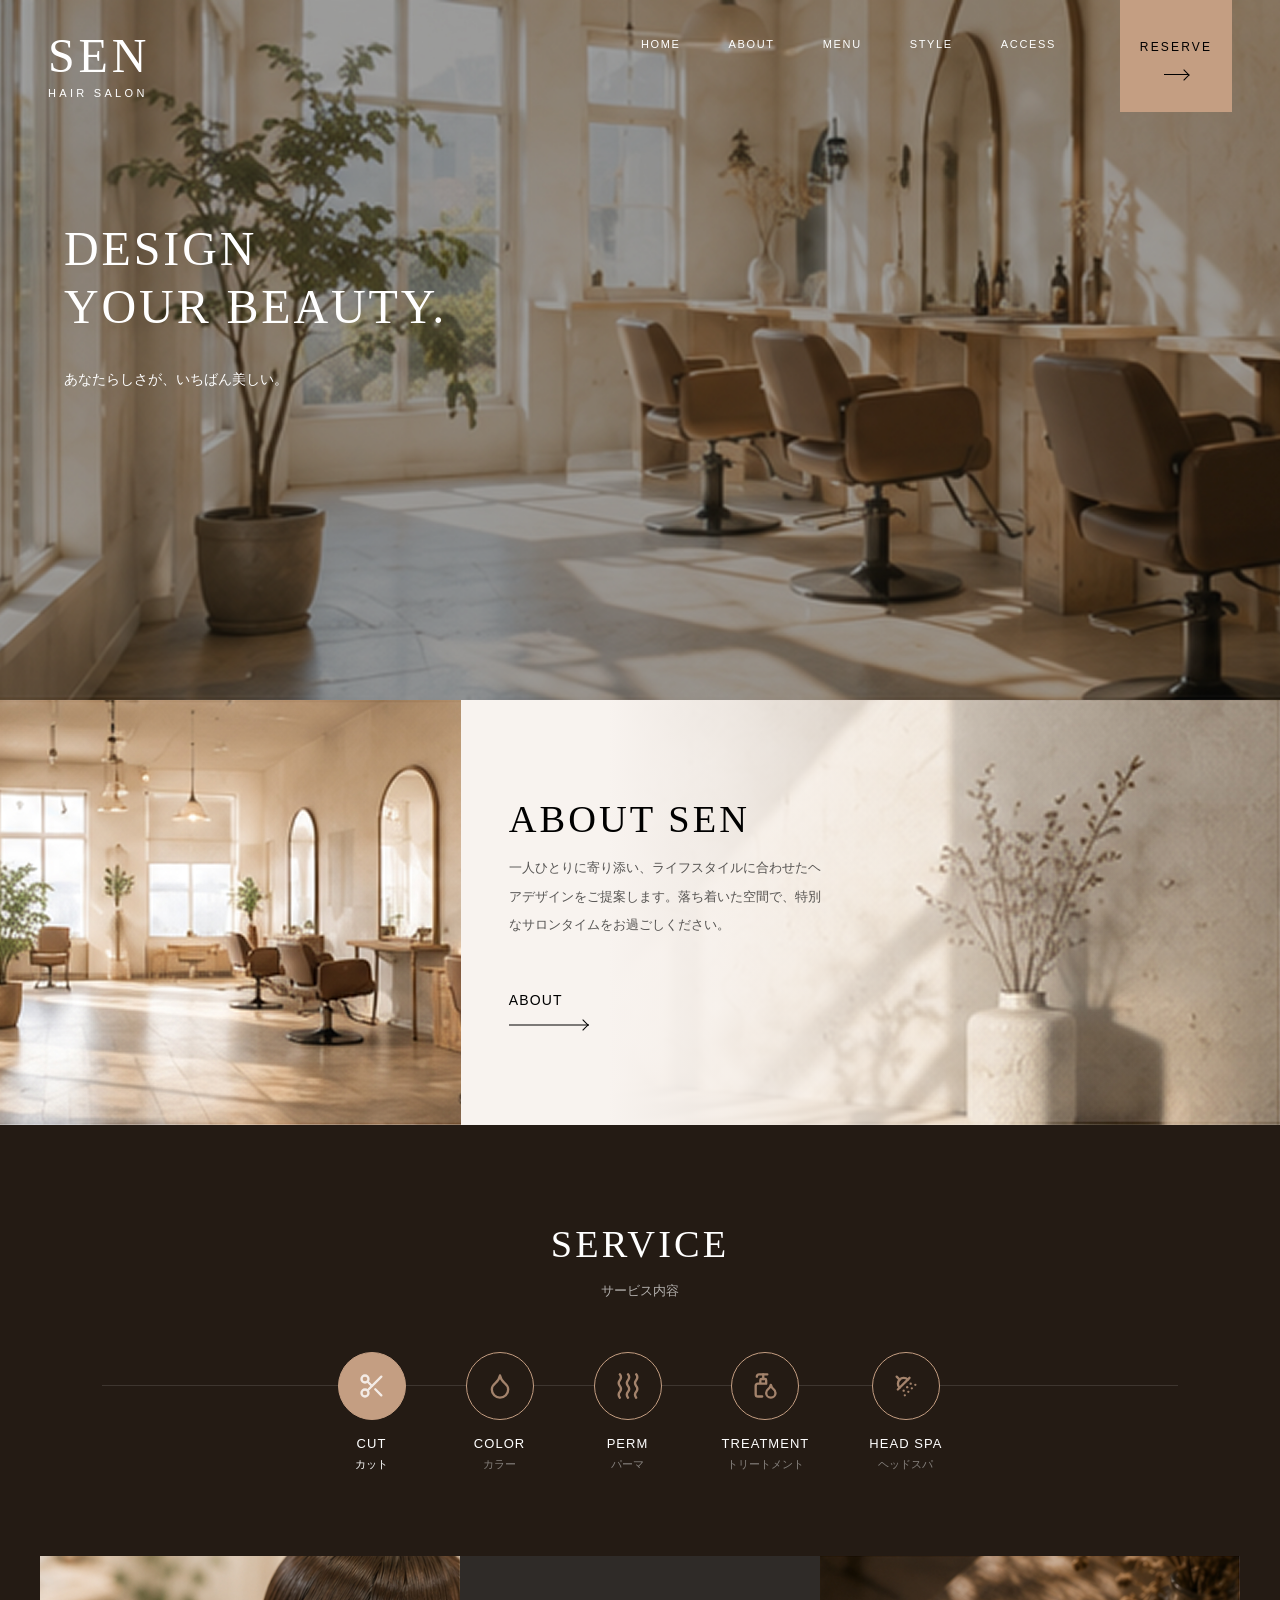
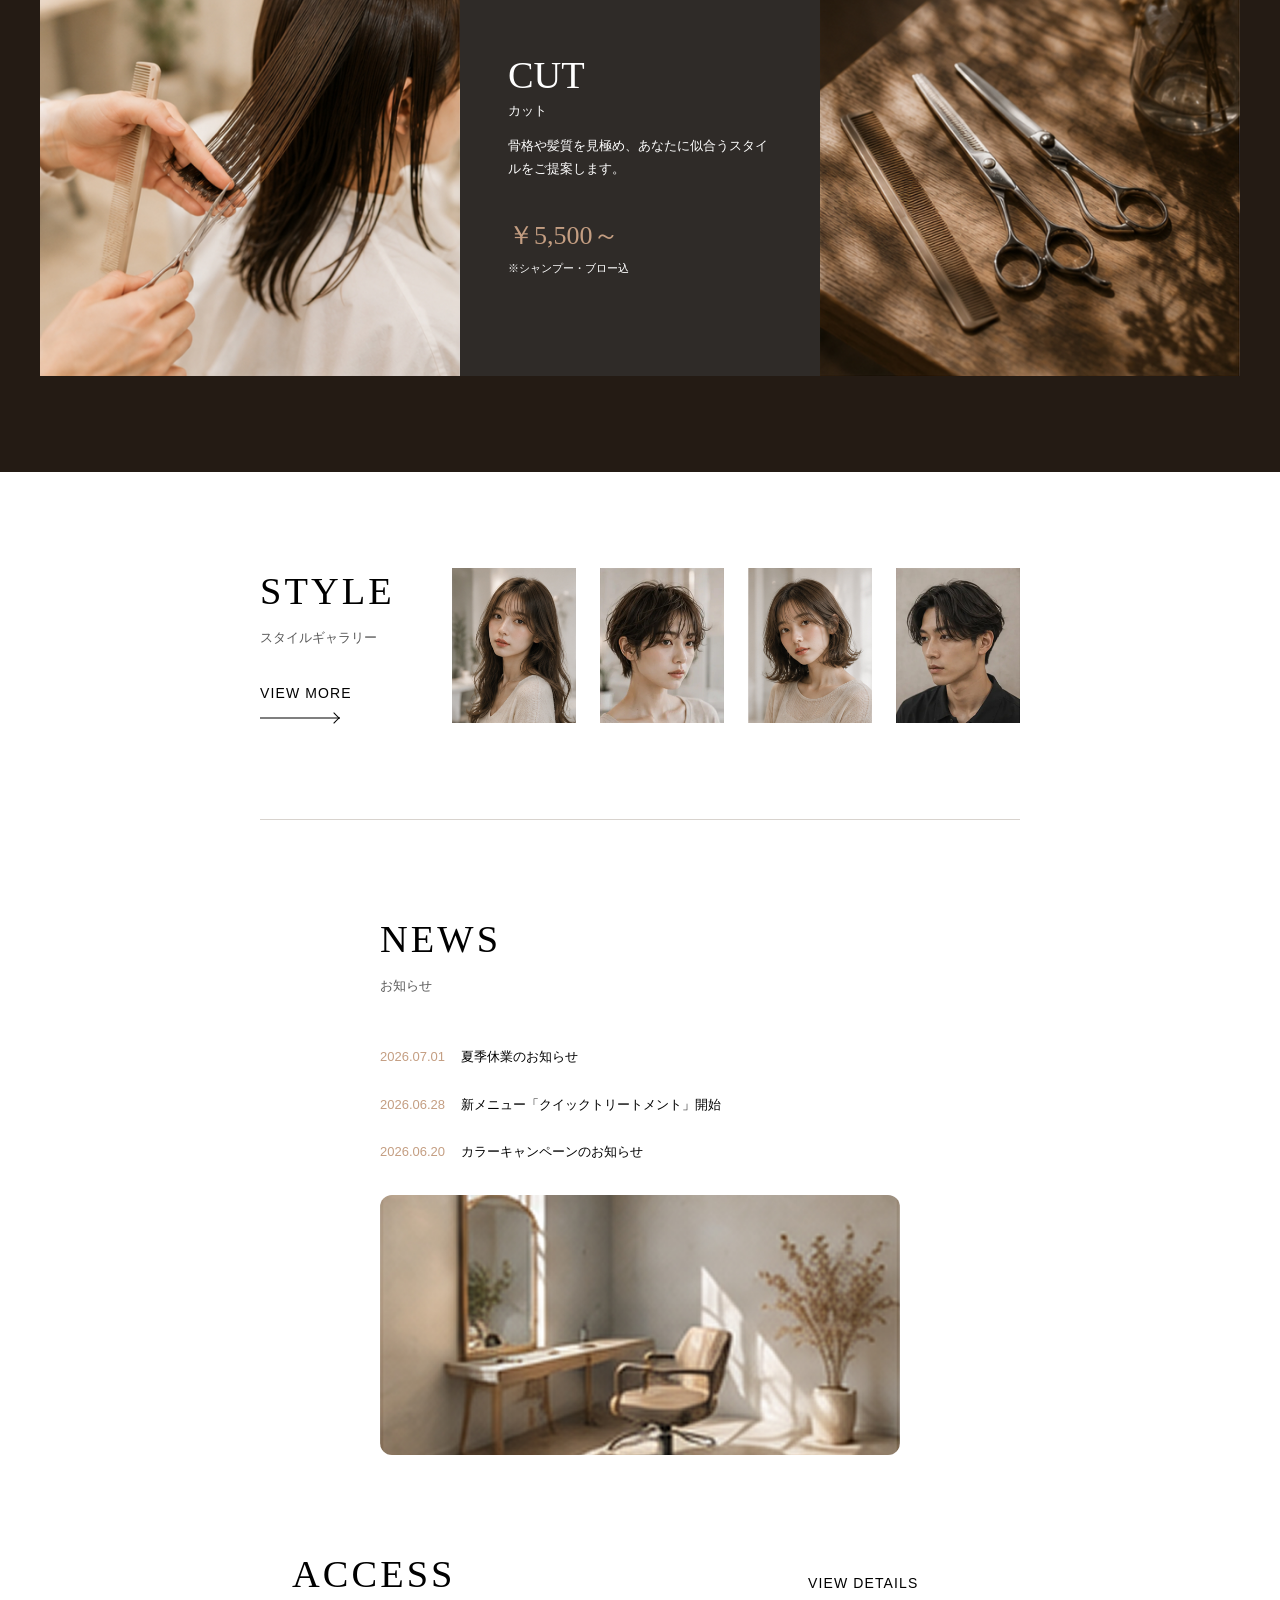
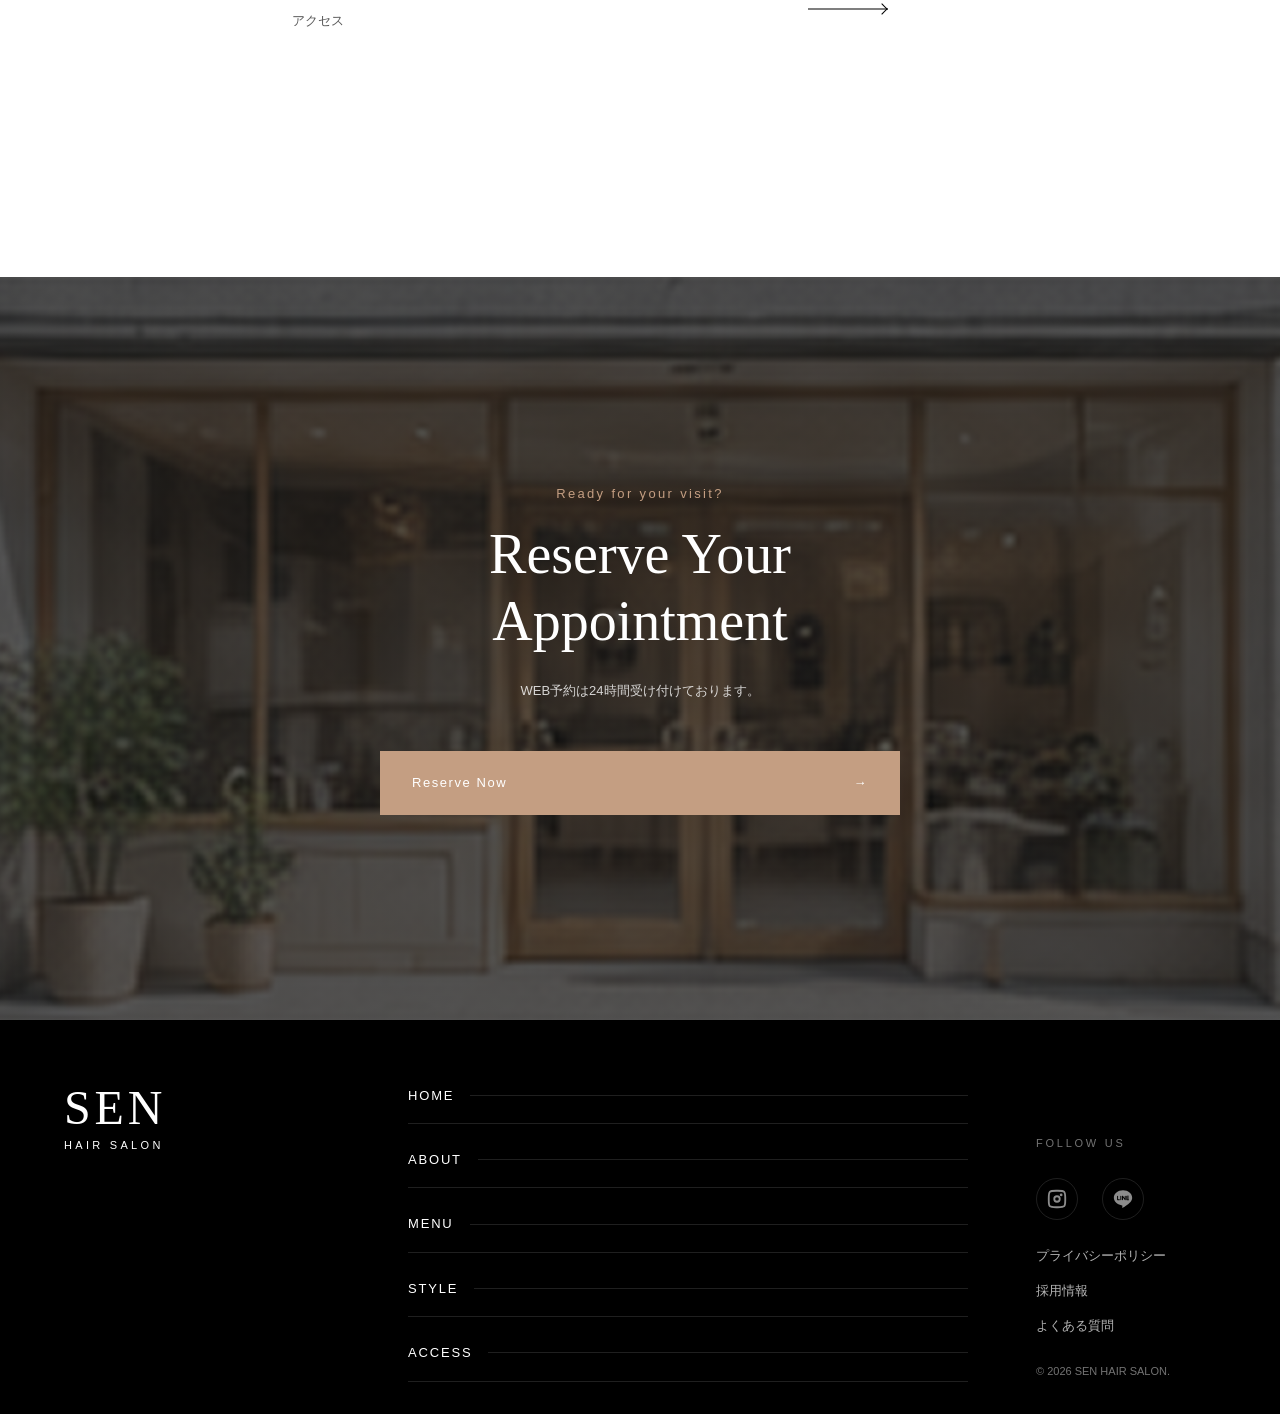
==== commit 3a16aece: "feat: subページ土台構成" ====
--- a/index.html
+++ b/index.html
@@ -31,6 +31,10 @@
 
     <!-- ==== CSS ==== -->
     <link rel="stylesheet" href="style/style.css" />
+    <link
+      rel="stylesheet"
+      href="https://cdn.jsdelivr.net/npm/swiper@11/swiper-bundle.min.css"
+    />
   </head>
 
   <body>
@@ -97,322 +101,332 @@
       </section>
     </div>
 
-    <!-- About -->
-    <section class="about">
-      <div class="visual aboutImg">
-        <img src="assets/img/about-left.jpg" alt="サロン店内" />
-      </div>
-
-      <div class="aboutContent">
-        <h2 class="sectionTitle">ABOUT SEN</h2>
-        <p class="sectionSub">
-          一人ひとりに寄り添い、ライフスタイルに合わせたヘアデザインをご提案します。落ち着いた空間で、特別なサロンタイムをお過ごしください。
-        </p>
-
-        <a href="" class="link linkAbout">
-          <span class="linkLabel">ABOUT</span>
-          <span class="linkArrow"></span>
-        </a>
-      </div>
-    </section>
-
-    <!-- Service -->
-    <section class="service">
-      <div class="sectionHeader">
-        <h2 class="sectionTitle">SERVICE</h2>
-        <p class="sectionSub">サービス内容</p>
-      </div>
-
-      <div class="serviceTabs">
-        <button class="active" data-tab="cut">
-          <span class="serviceIcon">
-            <svg
-              xmlns="http://www.w3.org/2000/svg"
-              viewBox="0 0 24 24"
-              fill="none"
-              stroke="currentColor"
-              stroke-width="2"
-              stroke-linecap="round"
-              stroke-linejoin="round"
-              aria-hidden="true"
-            >
-              <circle cx="6" cy="6" r="3" />
-              <path d="M8.12 8.12 12 12" />
-              <path d="M20 4 8.12 15.88" />
-              <circle cx="6" cy="18" r="3" />
-              <path d="M14.8 14.8 20 20" />
-            </svg>
-          </span>
-          <p>CUT</p>
-          <span>カット</span>
-        </button>
-
-        <button data-tab="color">
-          <span class="serviceIcon">
-            <svg
-              xmlns="http://www.w3.org/2000/svg"
-              viewBox="0 0 24 24"
-              fill="none"
-              stroke="currentColor"
-              stroke-width="2"
-              stroke-linecap="round"
-              stroke-linejoin="round"
-              aria-hidden="true"
-            >
-              <path
-                d="M12 22a7 7 0 0 0 7-7c0-2-1-3.9-3-5.5s-3.5-4-4-6.5c-.5 2.5-2 4.9-4 6.5C6 11.1 5 13 5 15a7 7 0 0 0 7 7z"
+    <main class="mainPage">
+      <!-- About -->
+      <section class="about">
+        <div class="visual aboutImg">
+          <img src="assets/img/about-left.jpg" alt="サロン店内" />
+        </div>
+
+        <div class="aboutContent">
+          <h2 class="sectionTitle">ABOUT SEN</h2>
+          <p class="sectionSub">
+            一人ひとりに寄り添い、ライフスタイルに合わせたヘアデザインをご提案します。落ち着いた空間で、特別なサロンタイムをお過ごしください。
+          </p>
+
+          <a href="" class="link linkAbout">
+            <span class="linkLabel">ABOUT</span>
+            <span class="linkArrow"></span>
+          </a>
+        </div>
+      </section>
+
+      <!-- Service -->
+      <section class="service">
+        <div class="sectionHeader">
+          <h2 class="sectionTitle">SERVICE</h2>
+          <p class="sectionSub">サービス内容</p>
+        </div>
+
+        <div class="swiper serviceSwiper">
+          <div class="swiper-wrapper serviceTabs">
+            <div class="swiper-slide">
+              <button class="active" data-tab="cut">
+                <span class="serviceIcon">
+                  <svg
+                    xmlns="http://www.w3.org/2000/svg"
+                    viewBox="0 0 24 24"
+                    fill="none"
+                    stroke="currentColor"
+                    stroke-width="2"
+                    stroke-linecap="round"
+                    stroke-linejoin="round"
+                    aria-hidden="true"
+                  >
+                    <circle cx="6" cy="6" r="3" />
+                    <path d="M8.12 8.12 12 12" />
+                    <path d="M20 4 8.12 15.88" />
+                    <circle cx="6" cy="18" r="3" />
+                    <path d="M14.8 14.8 20 20" />
+                  </svg>
+                </span>
+                <p>CUT</p>
+                <span>カット</span>
+              </button>
+            </div>
+
+            <div class="swiper-slide">
+              <button data-tab="color">
+                <span class="serviceIcon">
+                  <svg
+                    xmlns="http://www.w3.org/2000/svg"
+                    viewBox="0 0 24 24"
+                    fill="none"
+                    stroke="currentColor"
+                    stroke-width="2"
+                    stroke-linecap="round"
+                    stroke-linejoin="round"
+                    aria-hidden="true"
+                  >
+                    <path
+                      d="M12 22a7 7 0 0 0 7-7c0-2-1-3.9-3-5.5s-3.5-4-4-6.5c-.5 2.5-2 4.9-4 6.5C6 11.1 5 13 5 15a7 7 0 0 0 7 7z"
+                    />
+                  </svg>
+                </span>
+                <p>COLOR</p>
+                <span>カラー</span>
+              </button>
+            </div>
+
+            <div class="swiper-slide">
+              <button data-tab="perm">
+                <span class="serviceIcon">
+                  <svg
+                    xmlns="http://www.w3.org/2000/svg"
+                    viewBox="0 0 24 24"
+                    fill="none"
+                    stroke="currentColor"
+                    stroke-width="2"
+                    stroke-linecap="round"
+                    stroke-linejoin="round"
+                    aria-hidden="true"
+                  >
+                    <path d="M12 2q2 2.5 0 5t0 5 0 5 0 5" />
+                    <path d="M19 2q2 2.5 0 5t0 5 0 5 0 5" />
+                    <path d="M5 2q2 2.5 0 5t0 5 0 5 0 5" />
+                  </svg>
+                </span>
+                <p>PERM</p>
+                <span>パーマ</span>
+              </button>
+            </div>
+
+            <div class="swiper-slide">
+              <button data-tab="treatment">
+                <span class="serviceIcon">
+                  <svg
+                    xmlns="http://www.w3.org/2000/svg"
+                    viewBox="0 0 24 24"
+                    fill="none"
+                    stroke="currentColor"
+                    stroke-width="2"
+                    stroke-linecap="round"
+                    stroke-linejoin="round"
+                    aria-hidden="true"
+                  >
+                    <path d="M10.5 2v4" />
+                    <path d="M14 2H7a2 2 0 0 0-2 2" />
+                    <path
+                      d="M19.29 14.76A6.67 6.67 0 0 1 17 11a6.6 6.6 0 0 1-2.29 3.76c-1.15.92-1.71 2.04-1.71 3.19 0 2.22 1.8 4.05 4 4.05s4-1.83 4-4.05c0-1.16-.57-2.26-1.71-3.19"
+                    />
+                    <path
+                      d="M9.607 21H6a2 2 0 0 1-2-2v-7a2 2 0 0 1 2-2h7V7a1 1 0 0 0-1-1H9a1 1 0 0 0-1 1v3"
+                    />
+                  </svg>
+                </span>
+                <p>TREATMENT</p>
+                <span>トリートメント</span>
+              </button>
+            </div>
+
+            <div class="swiper-slide">
+              <button data-tab="spa">
+                <span class="serviceIcon">
+                  <svg
+                    xmlns="http://www.w3.org/2000/svg"
+                    viewBox="0 0 24 24"
+                    fill="none"
+                    stroke="currentColor"
+                    stroke-width="2"
+                    stroke-linecap="round"
+                    stroke-linejoin="round"
+                    aria-hidden="true"
+                  >
+                    <path d="m4 4 2.5 2.5" />
+                    <path d="M13.5 6.5a4.95 4.95 0 0 0-7 7" />
+                    <path d="M15 5 5 15" />
+                    <path d="M14 17v.01" />
+                    <path d="M10 16v.01" />
+                    <path d="M13 13v.01" />
+                    <path d="M16 10v.01" />
+                    <path d="M11 20v.01" />
+                    <path d="M17 14v.01" />
+                    <path d="M20 11v.01" />
+                  </svg>
+                </span>
+                <p>HEAD SPA</p>
+                <span>ヘッドスパ</span>
+              </button>
+            </div>
+          </div>
+
+          <div class="swiper-pagination"></div>
+        </div>
+
+        <div class="serviceContents">
+          <article class="servicePanel active" data-panel="cut">
+            <div class="visual servicePanelImg">
+              <img src="assets/img/service-cut.jpg" alt="カット画像" />
+            </div>
+
+            <div class="servicePanelContent">
+              <h3>CUT</h3>
+              <span>カット</span>
+
+              <p>骨格や髪質を見極め、あなたに似合うスタイルをご提案します。</p>
+
+              <p class="price">￥5,500～</p>
+              <small>※シャンプー・ブロー込</small>
+            </div>
+
+            <div class="visual servicePanelSubImage">
+              <img src="assets/img/service-cut-sub.jpg" alt="カットイメージ" />
+            </div>
+          </article>
+
+          <article class="servicePanel" data-panel="color">
+            <div class="visual servicePanelImg">
+              <img src="assets/img/service-color.jpg" alt="カラー施術画像" />
+            </div>
+
+            <div class="servicePanelContent">
+              <h3>COLOR</h3>
+              <span>カラー</span>
+
+              <p>
+                肌や雰囲気に合わせたカラーをご提案。透明感のある艶やかな髪へ導きます。
+              </p>
+
+              <p class="price">￥7,700～</p>
+              <small>※シャンプー・ブロー込</small>
+            </div>
+
+            <div class="visual servicePanelSubImage">
+              <img
+                src="assets/img/service-color-sub.jpg"
+                alt="カラーイメージ"
               />
-            </svg>
-          </span>
-          <p>COLOR</p>
-          <span>カラー</span>
-        </button>
-
-        <button data-tab="perm">
-          <span class="serviceIcon">
-            <svg
-              xmlns="http://www.w3.org/2000/svg"
-              viewBox="0 0 24 24"
-              fill="none"
-              stroke="currentColor"
-              stroke-width="2"
-              stroke-linecap="round"
-              stroke-linejoin="round"
-              aria-hidden="true"
-            >
-              <path d="M12 2q2 2.5 0 5t0 5 0 5 0 5" />
-              <path d="M19 2q2 2.5 0 5t0 5 0 5 0 5" />
-              <path d="M5 2q2 2.5 0 5t0 5 0 5 0 5" />
-            </svg>
-          </span>
-          <p>PERM</p>
-          <span>パーマ</span>
-        </button>
-
-        <button data-tab="treatment">
-          <span class="serviceIcon">
-            <svg
-              xmlns="http://www.w3.org/2000/svg"
-              viewBox="0 0 24 24"
-              fill="none"
-              stroke="currentColor"
-              stroke-width="2"
-              stroke-linecap="round"
-              stroke-linejoin="round"
-              aria-hidden="true"
-            >
-              <path d="M10.5 2v4" />
-              <path d="M14 2H7a2 2 0 0 0-2 2" />
-              <path
-                d="M19.29 14.76A6.67 6.67 0 0 1 17 11a6.6 6.6 0 0 1-2.29 3.76c-1.15.92-1.71 2.04-1.71 3.19 0 2.22 1.8 4.05 4 4.05s4-1.83 4-4.05c0-1.16-.57-2.26-1.71-3.19"
+            </div>
+          </article>
+
+          <article class="servicePanel" data-panel="perm">
+            <div class="visual servicePanelImg">
+              <img src="assets/img/service-perm.jpg" alt="パーマ施術画像" />
+            </div>
+
+            <div class="servicePanelContent">
+              <h3>PERM</h3>
+              <span>パーマ</span>
+
+              <p>
+                ナチュラルからトレンドまで、毎日のスタイリングが楽しくなるデザインをご提案します。
+              </p>
+
+              <p class="price">￥8,800～</p>
+              <small>※シャンプー・ブロー込</small>
+            </div>
+
+            <div class="visual servicePanelSubImage">
+              <img src="assets/img/service-perm-sub.jpg" alt="パーマイメージ" />
+            </div>
+          </article>
+
+          <article class="servicePanel" data-panel="treatment">
+            <div class="visual servicePanelImg">
+              <img
+                src="assets/img/service-treatment.jpg"
+                alt="トリートメント施術画像"
               />
-              <path
-                d="M9.607 21H6a2 2 0 0 1-2-2v-7a2 2 0 0 1 2-2h7V7a1 1 0 0 0-1-1H9a1 1 0 0 0-1 1v3"
+            </div>
+
+            <div class="servicePanelContent">
+              <h3>TREATMENT</h3>
+              <span>トリートメント</span>
+
+              <p>
+                ダメージを補修し、指通りの良いしなやかな髪へ。髪質に合わせてご提案します。
+              </p>
+
+              <p class="price">￥4,400～</p>
+              <small>※単品の場合ブロー料金別</small>
+            </div>
+
+            <div class="visual servicePanelSubImage">
+              <img
+                src="assets/img/service-treatment-sub.jpg"
+                alt="トリートメントイメージ"
               />
-            </svg>
-          </span>
-          <p>TREATMENT</p>
-          <span>トリートメント</span>
-        </button>
-
-        <button data-tab="spa">
-          <span class="serviceIcon">
-            <svg
-              xmlns="http://www.w3.org/2000/svg"
-              viewBox="0 0 24 24"
-              fill="none"
-              stroke="currentColor"
-              stroke-width="2"
-              stroke-linecap="round"
-              stroke-linejoin="round"
-              aria-hidden="true"
-            >
-              <path d="m4 4 2.5 2.5" />
-              <path d="M13.5 6.5a4.95 4.95 0 0 0-7 7" />
-              <path d="M15 5 5 15" />
-              <path d="M14 17v.01" />
-              <path d="M10 16v.01" />
-              <path d="M13 13v.01" />
-              <path d="M16 10v.01" />
-              <path d="M11 20v.01" />
-              <path d="M17 14v.01" />
-              <path d="M20 11v.01" />
-            </svg>
-          </span>
-          <p>HEAD SPA</p>
-          <span>ヘッドスパ</span>
-        </button>
-      </div>
-
-      <div class="serviceContents">
-        <article class="servicePanel active" data-panel="cut">
-          <div class="visual servicePanelImg">
-            <img src="assets/img/service-cut.jpg" alt="カット画像" />
+            </div>
+          </article>
+
+          <article class="servicePanel" data-panel="spa">
+            <div class="visual servicePanelImg">
+              <img src="assets/img/service-spa.jpg" alt="ヘッドスパ施術画像" />
+            </div>
+
+            <div class="servicePanelContent">
+              <h3>HEAD SPA</h3>
+              <span>ヘッドスパ</span>
+
+              <p>
+                心地よいマッサージで頭皮環境を整え、心も身体もリラックスできる時間をご提供します。
+              </p>
+
+              <p class="price">￥4,950～</p>
+              <small>※単品の場合ブロー料金別</small>
+            </div>
+
+            <div class="visual servicePanelSubImage">
+              <img
+                src="assets/img/service-spa-sub.jpg"
+                alt="ヘッドスパイメージ"
+              />
+            </div>
+          </article>
+        </div>
+      </section>
+
+      <!-- Style -->
+      <section class="style">
+        <div class="styleHeader">
+          <div class="sectionHeader">
+            <h2 class="sectionTitle">STYLE</h2>
+            <p class="sectionSub">スタイルギャラリー</p>
           </div>
 
-          <div class="servicePanelContent">
-            <h3>CUT</h3>
-            <span>カット</span>
-
-            <p>骨格や髪質を見極め、あなたに似合うスタイルをご提案します。</p>
-
-            <p class="price">￥5,500～</p>
-            <small>※シャンプー・ブロー込</small>
-          </div>
-
-          <div class="visual servicePanelSubImage">
-            <img src="assets/img/service-cut-sub.jpg" alt="カットイメージ" />
-          </div>
-        </article>
-
-        <article class="servicePanel" data-panel="color">
-          <div class="visual servicePanelImg">
-            <img src="assets/img/service-color.jpg" alt="カラー施術画像" />
-          </div>
-
-          <div class="servicePanelContent">
-            <h3>COLOR</h3>
-            <span>カラー</span>
-
-            <p>
-              肌や雰囲気に合わせたカラーをご提案。透明感のある艶やかな髪へ導きます。
-            </p>
-
-            <p class="price">￥7,700～</p>
-            <small>※シャンプー・ブロー込</small>
-          </div>
-
-          <div class="visual servicePanelSubImage">
-            <img src="assets/img/service-color-sub.jpg" alt="カラーイメージ" />
-          </div>
-        </article>
-
-        <article class="servicePanel" data-panel="perm">
-          <div class="visual servicePanelImg">
-            <img src="assets/img/service-perm.jpg" alt="パーマ施術画像" />
-          </div>
-
-          <div class="servicePanelContent">
-            <h3>PERM</h3>
-            <span>パーマ</span>
-
-            <p>
-              ナチュラルからトレンドまで、毎日のスタイリングが楽しくなるデザインをご提案します。
-            </p>
-
-            <p class="price">￥8,800～</p>
-            <small>※シャンプー・ブロー込</small>
-          </div>
-
-          <div class="visual servicePanelSubImage">
-            <img src="assets/img/service-perm-sub.jpg" alt="パーマイメージ" />
-          </div>
-        </article>
-
-        <article class="servicePanel" data-panel="treatment">
-          <div class="visual servicePanelImg">
-            <img
-              src="assets/img/service-treatment.jpg"
-              alt="トリートメント施術画像"
-            />
-          </div>
-
-          <div class="servicePanelContent">
-            <h3>TREATMENT</h3>
-            <span>トリートメント</span>
-
-            <p>
-              ダメージを補修し、指通りの良いしなやかな髪へ。髪質に合わせてご提案します。
-            </p>
-
-            <p class="price">￥4,400～</p>
-            <small>※単品の場合ブロー料金別</small>
-          </div>
-
-          <div class="visual servicePanelSubImage">
-            <img
-              src="assets/img/service-treatment-sub.jpg"
-              alt="トリートメントイメージ"
-            />
-          </div>
-        </article>
-
-        <article class="servicePanel" data-panel="spa">
-          <div class="visual servicePanelImg">
-            <img src="assets/img/service-spa.jpg" alt="ヘッドスパ施術画像" />
-          </div>
-
-          <div class="servicePanelContent">
-            <h3>HEAD SPA</h3>
-            <span>ヘッドスパ</span>
-
-            <p>
-              心地よいマッサージで頭皮環境を整え、心も身体もリラックスできる時間をご提供します。
-            </p>
-
-            <p class="price">￥4,950～</p>
-            <small>※単品の場合ブロー料金別</small>
-          </div>
-
-          <div class="visual servicePanelSubImage">
-            <img
-              src="assets/img/service-spa-sub.jpg"
-              alt="ヘッドスパイメージ"
-            />
-          </div>
-        </article>
-      </div>
-    </section>
-
-    <!-- Style -->
-    <section class="style">
-      <div class="styleHeader">
-        <div class="sectionHeader">
-          <h2 class="sectionTitle">STYLE</h2>
-          <p class="sectionSub">スタイルギャラリー</p>
-        </div>
-
-        <a href="" class="link linkPlain">
-          <span class="linkLabel">VIEW MORE</span>
-          <span class="linkArrow"></span>
-        </a>
-      </div>
-
-      <ul class="styleGrid">
-        <li>
-          <div class="visual">
-            <img src="assets/img/style-01.jpg" alt="" />
-          </div>
-        </li>
-        <li>
-          <div class="visual">
-            <img src="assets/img/style-06.jpg" alt="" />
-          </div>
-        </li>
-        <li>
-          <div class="visual">
-            <img src="assets/img/style-04.jpg" alt="" />
-          </div>
-        </li>
-        <li>
-          <div class="visual">
-            <img src="assets/img/style-07.jpg" alt="" />
-          </div>
-        </li>
-        <li>
-          <div class="visual">
-            <img src="assets/img/style-08.jpg" alt="" />
-          </div>
-        </li>
-        <li>
-          <div class="visual">
-            <img src="assets/img/style-11.jpg" alt="" />
-          </div>
-        </li>
-      </ul>
-    </section>
-
-    <div class="infoSection">
+          <a href="" class="link linkPlain">
+            <span class="linkLabel">VIEW MORE</span>
+            <span class="linkArrow"></span>
+          </a>
+        </div>
+
+        <ul class="styleGrid">
+          <li>
+            <div class="visual">
+              <img src="assets/img/style-01.jpg" alt="" />
+            </div>
+          </li>
+
+          <li>
+            <div class="visual">
+              <img src="assets/img/style-06.jpg" alt="" />
+            </div>
+          </li>
+
+          <li>
+            <div class="visual">
+              <img src="assets/img/style-04.jpg" alt="" />
+            </div>
+          </li>
+
+          <li>
+            <div class="visual">
+              <img src="assets/img/style-11.jpg" alt="" />
+            </div>
+          </li>
+        </ul>
+      </section>
+
       <!-- News -->
       <section class="news">
         <div class="newsContent">
@@ -452,28 +466,8 @@
             <p class="sectionSub">アクセス</p>
           </div>
 
-          <address class="accessAddress">
-            <dl>
-              <dt>ADDRESS</dt>
-              <dd>
-                〒150-0001
-                <br />
-                東京都渋谷区神宮前1-2-3 ○○ビル2F
-              </dd>
-
-              <dt>ACCESS</dt>
-              <dd>JR「原宿駅」徒歩6分</dd>
-
-              <dt>TEL</dt>
-              <dd>03-1234-5678</dd>
-
-              <dt>OPEN</dt>
-              <dd>10:00〜20:00（火曜定休）</dd>
-            </dl>
-          </address>
-
           <a href="" class="link linkPlain">
-            <span class="linkLabel">Google MAP</span>
+            <span class="linkLabel">VIEW DETAILS</span>
             <span class="linkArrow"></span>
           </a>
         </div>
@@ -488,26 +482,26 @@
           ></iframe>
         </div>
       </section>
-    </div>
-
-    <section class="reserveCta">
-      <div class="reserveCtaInner">
-        <p class="reserveCtaSub">Ready for your visit?</p>
-
-        <h2 class="reserveCtaTitle">Reserve Your Appointment</h2>
-
-        <p class="reserveCtaText">WEB予約は24時間受け付けております。</p>
-
-        <a
-          href="#"
-          target="_blank"
-          rel="noopener noreferrer"
-          class="btn btnPrimary"
-        >
-          Reserve Now
-        </a>
-      </div>
-    </section>
+
+      <section class="reserveCta">
+        <div class="reserveCtaInner">
+          <p class="reserveCtaSub">Ready for your visit?</p>
+
+          <h2 class="reserveCtaTitle">Reserve Your Appointment</h2>
+
+          <p class="reserveCtaText">WEB予約は24時間受け付けております。</p>
+
+          <a
+            href="#"
+            target="_blank"
+            rel="noopener noreferrer"
+            class="btn btnPrimary"
+          >
+            Reserve Now
+          </a>
+        </div>
+      </section>
+    </main>
 
     <!-- Footer -->
     <footer class="footer">
@@ -584,7 +578,9 @@
       </div>
     </footer>
 
+    <script src="https://cdn.jsdelivr.net/npm/swiper@11/swiper-bundle.min.js"></script>
     <script src="js/servicePanel.js"></script>
     <script src="js/drawer.js"></script>
+    <script src="js/swiper.js"></script>
   </body>
 </html>
--- a/style/style.css
+++ b/style/style.css
@@ -462,8 +462,6 @@
 -------------------------- */
 .about {
   display: grid;
-  height: clamp(300px, 30vw, 380px);
-
   grid-template-columns: 36% 64%;
 }
 .aboutImg {
@@ -475,9 +473,8 @@
   display: flex;
   position: relative;
   flex-direction: column;
-  justify-content: center;
-
-  padding-left: var(--space-3xl);
+  justify-content: flex-start;
+  padding: var(--space-4xl) var(--space-2xl);
 
   background: url("../assets/img/about-bg.jpg") right center / auto 100%
     no-repeat;
@@ -522,6 +519,16 @@
   text-align: center;
 }
 
+/* serviceSwiper */
+.serviceSwiper {
+  margin-bottom: var(--space-2xl);
+  overflow: visible;
+}
+.serviceSwiper .swiper-slide {
+  width: auto;
+  flex-shrink: 0;
+}
+
 /* serviceTabs */
 .serviceTabs {
   display: flex;
@@ -529,7 +536,8 @@
   justify-content: center;
 
   gap: var(--space-2xl);
-  margin-bottom: var(--space-3xl);
+  margin-bottom: var(--space-xl);
+  grid-auto-flow: column;
 }
 
 /* serviceTabsの線 */
@@ -640,7 +648,7 @@
   justify-content: center;
   padding: var(--space-2xl);
 
-  background: var(--color-bg-accent);
+  background: var(--color-bg-page);
 }
 .servicePanelContent h3 {
   font-size: var(--fs-xl);
@@ -676,7 +684,7 @@
   align-items: start;
 
   gap: var(--space-xl);
-  padding: var(--space-4xl) var(--space-3xl);
+  padding-block: var(--space-4xl);
   border-bottom: 1px solid var(--color-border-default);
 
   grid-template-columns: 160px 1fr;
@@ -691,9 +699,15 @@
   justify-content: center;
   gap: var(--space-lg);
 
-  grid-template-columns: repeat(6, 1fr);
+  max-width: 1100px;
+
+  margin: auto;
+  column-gap: var(--space-lg);
+
+  grid-template-columns: repeat(4, 1fr);
 }
 .styleGrid li {
+  max-width: 200px;
   aspect-ratio: 4/5;
 }
 .styleGrid img {
@@ -704,34 +718,22 @@
 }
 
 /* --------------------------
-index/infoSection
--------------------------- */
-.infoSection {
-  display: grid;
-  align-items: start;
-
-  width: min(100%, var(--content-lg));
-  margin: var(--space-xl) auto;
-  grid-template-columns: 1fr 1.2fr;
-}
-.news,
-.access {
-  padding: var(--space-xl);
-}
-
-/* --------------------------
 index/News
 -------------------------- */
 .news {
   display: flex;
   flex-direction: column;
+  margin: var(--space-4xl) 0;
+}
+.news .sectionHeader {
+  margin-bottom: var(--space-2xl);
 }
 .news ul {
   display: flex;
   flex-direction: column;
 
   gap: var(--space-lg);
-  margin: var(--space-2xl) 0;
+  margin-bottom: var(--space-xl);
 }
 .news li {
   display: flex;
@@ -741,8 +743,6 @@
   color: var(--color-primary);
 }
 .newsVisual {
-  margin: var(--space-xl) 0;
-
   border-radius: var(--radius-lg);
   aspect-ratio: 16/8;
 }
@@ -750,62 +750,32 @@
 /* --------------------------
 index/Access
 -------------------------- */
-.access {
-  display: grid;
+.accessContent {
+  display: flex;
+  justify-content: space-between;
   align-items: center;
-  gap: var(--space-xl);
-  grid-template-columns:
-    220px
-    1fr;
-}
-.accessContent {
-  display: flex;
-  flex-direction: column;
-  align-items: flex-start;
-}
-.accessAddress {
-  display: flex;
-  flex-direction: column;
-  gap: var(--space-sm);
-  margin: var(--space-2xl) 0;
-
-  font-style: normal;
-}
-.accessAddress dl {
-  display: grid;
-
-  grid-template-columns: 72px 1fr;
-  row-gap: var(--space-md);
-}
-.accessAddress dt {
-  font-size: var(--fs-caption);
-  font-family: var(--ff-en);
-
-  line-height: 2;
-  letter-spacing: 0.18em;
-  color: var(--color-primary);
-
-  text-transform: uppercase;
+
+  max-width: var(--content-md);
+  margin-bottom: var(--space-lg);
+  margin-inline: auto;
+  padding-inline: var(--space-xl);
 }
 .accessMapWrap {
-  height: 340px;
+  height: 220px;
 }
 .accessMap {
-  width: 100%;
-  height: 100%;
   border: none;
-  border-radius: var(--radius-lg);
 }
 
 /* --------------------------
 index/Reserve
 -------------------------- */
 .reserveCta {
-  padding-block: clamp(96px, 10vw, 160px);
+  padding-block: clamp(140px, 16vw, 240px);
 
   background:
     linear-gradient(rgba(22, 22, 22, 0.72), rgba(22, 22, 22, 0.72)),
-    url("../assets/img/reserve-bg.webp") center/cover no-repeat;
+    url("/assets/img/reserve.jpg") center/cover no-repeat;
 }
 .reserveCtaInner {
   width: min(var(--content-sm), calc(100% - 48px));
@@ -1001,8 +971,14 @@
   inset: 0;
 }
 
+/* もっと小さい箱 */
+.news {
+  width: min(var(--content-sm), calc(100% - 48px));
+  margin-inline: auto;
+}
 /* 読み物ページ */
-.pageInner {
+.pageInner,
+.style {
   width: min(var(--content-md), calc(100% - 48px));
   margin-inline: auto;
 }
@@ -1010,6 +986,7 @@
 .accessPage .pageInner,
 .stylePage .pageInner {
   width: min(var(--content-lg), calc(100% - 48px));
+  margin-inline: auto;
 }
 .pageHeader {
   margin-bottom: var(--space-3xl);
@@ -1025,6 +1002,192 @@
   background: var(--color-surface-card);
   color: var(--color-text-inverse);
   backdrop-filter: blur(10px);
+}
+
+/* --------------------------
+about/Message
+-------------------------- */
+.aboutMessage {
+  width: min(var(--content-md), calc(100% - 64px));
+  margin-inline: auto;
+  padding: var(--section-space) 0;
+
+  text-align: center;
+}
+
+.aboutMessageContent {
+  max-width: 680px;
+  margin: var(--space-3xl) auto 0;
+}
+
+.aboutMessage .lead {
+  margin-bottom: var(--space-xl);
+
+  font-size: var(--fs-sm);
+  font-family: var(--ff-serif);
+  line-height: 2;
+}
+
+.aboutMessageContent p:not(.lead) {
+  line-height: 2.2;
+} /* --------------------------
+about/Salon
+-------------------------- */
+.aboutSalon,
+.aboutStylist {
+  display: grid;
+  align-items: center;
+
+  min-height: 520px;
+
+  grid-template-columns: repeat(2, 1fr);
+}
+
+.aboutSalonContent,
+.aboutStylistContent {
+  width: min(460px, 80%);
+  margin-inline: auto;
+}
+
+.aboutSalonContent p,
+.aboutStylistContent p {
+  margin-top: var(--space-xl);
+
+  line-height: 2.2;
+}
+
+.aboutSalonImg,
+.aboutStylistImg {
+  height: 100%;
+} /* --------------------------
+about SP
+-------------------------- */
+
+@media (max-width: 768px) {
+  .aboutMessage {
+    width: min(var(--content-md), calc(100% - 48px));
+    padding: var(--section-space-sm) 0;
+    text-align: left;
+  }
+
+  .aboutSalon,
+  .aboutStylist {
+    min-height: auto;
+
+    grid-template-columns: 1fr;
+  }
+
+  .aboutStylistImg {
+    order: -1;
+  }
+
+  .aboutSalonImg,
+  .aboutStylistImg {
+    aspect-ratio: 16 / 10;
+  }
+
+  .aboutSalonContent,
+  .aboutStylistContent {
+    width: auto;
+    padding: var(--space-3xl) var(--space-xl);
+  }
+} /* --------------------------
+menu
+-------------------------- */
+
+.menuSection,
+.setMenu,
+.option {
+  width: min(var(--content-md), calc(100% - 64px));
+  margin-inline: auto;
+  padding-top: var(--section-space-sm);
+}
+
+.option {
+  padding-bottom: var(--section-space);
+} /* --------------------------
+menuList
+-------------------------- */
+
+.menuList {
+  margin-top: var(--space-2xl);
+}
+
+.menuItem {
+  display: flex;
+  justify-content: space-between;
+  align-items: center;
+
+  padding: var(--space-lg) 0;
+
+  border-bottom: 1px solid var(--color-border-default);
+}
+
+.menuItem dt {
+  font-size: var(--fs-base);
+}
+
+.menuItem dd {
+  font-size: var(--fs-base);
+  font-family: var(--ff-serif);
+} /* --------------------------
+setMenu
+-------------------------- */
+
+.setMenuGrid {
+  display: grid;
+
+  gap: var(--space-lg);
+  margin-top: var(--space-2xl);
+
+  grid-template-columns: repeat(3, 1fr);
+}
+
+.setCard {
+  padding: var(--space-2xl);
+
+  border: 1px solid var(--color-border-default);
+
+  transition: var(--transition);
+}
+
+.setCard h3 {
+  margin-bottom: var(--space-sm);
+
+  font-size: var(--fs-base);
+}
+
+.setCard p {
+  font-family: var(--ff-serif);
+  color: var(--color-primary);
+}
+
+.setCard:hover {
+  transform: translateY(-4px);
+
+  box-shadow: var(--shadow-sm);
+} /* --------------------------
+menu SP
+-------------------------- */
+
+@media (max-width: 768px) {
+  .menuSection,
+  .setMenu,
+  .option {
+    width: min(var(--content-md), calc(100% - 48px));
+  }
+
+  .menuItem {
+    padding: var(--space-md) 0;
+  }
+
+  .setMenuGrid {
+    grid-template-columns: 1fr;
+  }
+
+  .setCard {
+    padding: var(--space-xl);
+  }
 }
 
 /* --------------------------
@@ -1097,7 +1260,7 @@
 .styleCategory button.is-active::before {
   background: var(--color-primary);
 }
-.styleGrid {
+.stylePage .styleGrid {
   display: grid;
   gap: var(--space-xl);
   grid-template-columns: repeat(3, 1fr);
@@ -1156,7 +1319,7 @@
   gap: var(--space-3xl);
   grid-template-columns: 400px 1fr;
 }
-.accessContent {
+.accessPage .accessContent {
   display: flex;
   flex-direction: column;
 }
@@ -1236,7 +1399,7 @@
 
   flex-shrink: 0;
 }
-.accessMapWrap {
+.accessPage .accessMapWrap {
   min-height: 620px;
 
   border-radius: var(--radius-xl);
@@ -1401,32 +1564,6 @@
   transform: translateX(8px);
 }
 
-/*===== GhostBtn =====*/
-/* .btnGhost {
-  border: 1px solid rgba(255, 255, 255, 0.4);
-  background: rgba(255, 255, 255, 0.06);
-  color: var(--white);
-  backdrop-filter: blur(8px);
-}
-.btnGhost:hover {
-  background: rgba(255, 255, 255, 0.15);
-} */
-/*===== outLineBtn =====*/
-/* .btnOutline {
-  border: 1px solid var(--color-border-default);
-  background: transparent;
-} */
-/* sizeBtn */
-/* .btnSm {
-  height: 44px;
-}
-.btnMd {
-  height: 56px;
-}
-.btnLg {
-  height: 68px;
-} */
-
 /* --------------------------
 Link
 -------------------------- */
@@ -1434,6 +1571,7 @@
   display: inline-flex;
   flex-direction: column;
   gap: var(--space-xs);
+  width: 180px;
 
   color: inherit;
 }
@@ -1444,29 +1582,45 @@
 .linkArrow {
   position: relative;
   width: 80px;
+  height: 8px;
+  /* transition: width var(--transition);
+  transform-origin: left center; */
+}
+.linkArrow::before {
+  position: absolute;
+  top: 50%;
+  left: 0;
+
+  transform: translateY(-50%);
+
+  width: 80px;
   height: 1px;
 
   background: currentColor;
   transition: width var(--transition);
+  content: "";
 }
 .linkArrow::after {
   position: absolute;
   top: 50%;
-  right: -1px;
+  left: 70px;
 
   transform: translateY(-50%) rotate(45deg);
 
   width: 8px;
   height: 8px;
-
-  transition: opacity var(--transition);
+  transition: left var(--transition);
   content: "";
 
   border-top: 1px solid currentColor;
   border-right: 1px solid currentColor;
 }
-.link:hover .linkArrow {
+/* linkHover */
+.link:hover .linkArrow::before {
   width: 130px;
+}
+.link:hover .linkArrow::after {
+  left: 120px;
 }
 
 /*===== logo =====*/
@@ -1527,9 +1681,6 @@
 ========================= */
 /* Desktop */
 @media (max-width: 1280px) {
-  .styleGrid {
-    grid-template-columns: repeat(3, minmax(0, 160px));
-  }
 }
 
 /* tablet */
@@ -1600,34 +1751,43 @@
     padding: 0 var(--space-lg);
   }
 
+  /* index/about */
+  .about {
+    grid-template-columns: 1fr;
+  }
+  .aboutImg {
+    display: none;
+  }
+  .aboutContent {
+    padding-inline: var(--space-2xl);
+  }
+  .aboutContent::before {
+    position: absolute;
+
+    background: linear-gradient(
+      to left,
+      rgba(248, 243, 239, 0.18) 22%,
+      rgba(248, 243, 239, 0.58) 30%,
+      rgba(248, 243, 239, 0.88) 44%,
+      var(--color-bg-subtle) 52%
+    );
+    content: "";
+    inset: 0;
+  }
+
   /* service */
   .servicePanel {
     height: 360px;
   }
 
-  /* infoSection */
-  .infoSection {
-    display: flex;
-    flex-direction: column;
-    max-width: 740px;
-  }
-  .news,
-  .access {
-    display: flex;
+  /* index/Style */
+  .style {
+    gap: var(--space-2xl);
+    grid-template-columns: 1fr;
+  }
+  .styleHeader {
     flex-direction: row;
-    align-items: flex-end;
-
-    gap: var(--space-lg);
-    width: 100%;
-    margin-inline: auto;
-  }
-  .newsContent,
-  .accessContent {
-    flex: 1;
-  }
-  .newsVisual,
-  .accessMapWrap {
-    flex: 0 0 320px;
+    justify-content: space-between;
   }
 
   /* reserve */
@@ -1639,44 +1799,57 @@
   .reserveButtons {
     padding-inline: var(--space-xl);
   }
-
-  /* Access */
-  .accessInfo {
-    display: flex;
-    flex-direction: column;
-  }
-  .accessContent {
-    order: 2;
-  }
-  .accessMapWrap {
-    width: 100%;
-    min-height: 360px;
-    order: 1;
-  }
 }
 
 /* mobile */
 @media (max-width: 768px) {
-  /* service */
-  .servicePanel.active {
+  /* index/Service */
+
+  .serviceIcon {
+    width: 56px;
+    height: 56px;
+  }
+  .serviceIcon svg {
+    width: 22px;
+    height: 22px;
+  }
+  .serviceTabs p {
+    font-size: var(--fs-tiny);
+  }
+  .serviceTabs span {
+    font-size: var(--fs-micro);
+  }
+
+  /* servicePanel */
+  .servicePanel {
+    height: auto;
+    grid-template-columns: 1fr;
+  }
+  .servicePanelImg {
+    aspect-ratio: 16/10;
+  }
+  .servicePanelSubImage {
+    display: none;
+  }
+
+  /* index/Style */
+  .styleHeader {
     display: flex;
-    flex-direction: column;
-  }
-
-  /* infoSection */
-  .news,
-  .access {
-    flex-direction: column;
     align-items: center;
+
     width: 100%;
-    max-width: var(--content-sm);
+    max-width: 520px;
+
     margin-inline: auto;
   }
-  .newsContent,
-  .accessContent,
-  .newsVisual,
-  .accessMapWrap {
+  .styleGrid {
+    max-width: 520px;
+    grid-template-columns: repeat(2, 1fr);
+  }
+  .styleGrid li {
     width: 100%;
+
+    max-width: none;
   }
 
   /* footer */
@@ -1699,3 +1872,58 @@
     grid-area: contact;
   }
 }
+
+@media (max-width: 580px) {
+  /* index/Service */
+  .serviceSwiper {
+    padding-inline: 32px;
+    overflow: hidden;
+  }
+  .serviceTabs {
+    justify-content: flex-start;
+    gap: 0;
+  }
+  .serviceTabs::before {
+    display: none;
+  }
+  .serviceSwiper .swiper-slide {
+    width: 104px;
+  }
+  .serviceSwiper .swiper-slide:first-child {
+    margin-left: 16px;
+  }
+  .serviceSwiper .swiper-slide:last-child {
+    margin-right: 16px;
+  }
+  .serviceSwiper .swiper-pagination-bullet {
+    width: 8px;
+    height: 8px;
+
+    background: var(--color-text-inverse-soft);
+    opacity: 1;
+  }
+  .serviceSwiper .swiper-pagination-bullet-active {
+    background: var(--color-primary);
+  }
+}
+@media (max-width: 480px) {
+  /* index/Style */
+  .styleGrid {
+    max-width: 280px;
+    grid-template-columns: 1fr;
+  }
+  .styleHeader {
+    flex-direction: column;
+    align-items: flex-start;
+    gap: var(--space-lg);
+  }
+  /* footer */
+  .footer {
+    gap: var(--space-3xl);
+    grid-template-columns: 1fr;
+    grid-template-areas:
+      "brand"
+      "nav"
+      "contact";
+  }
+}
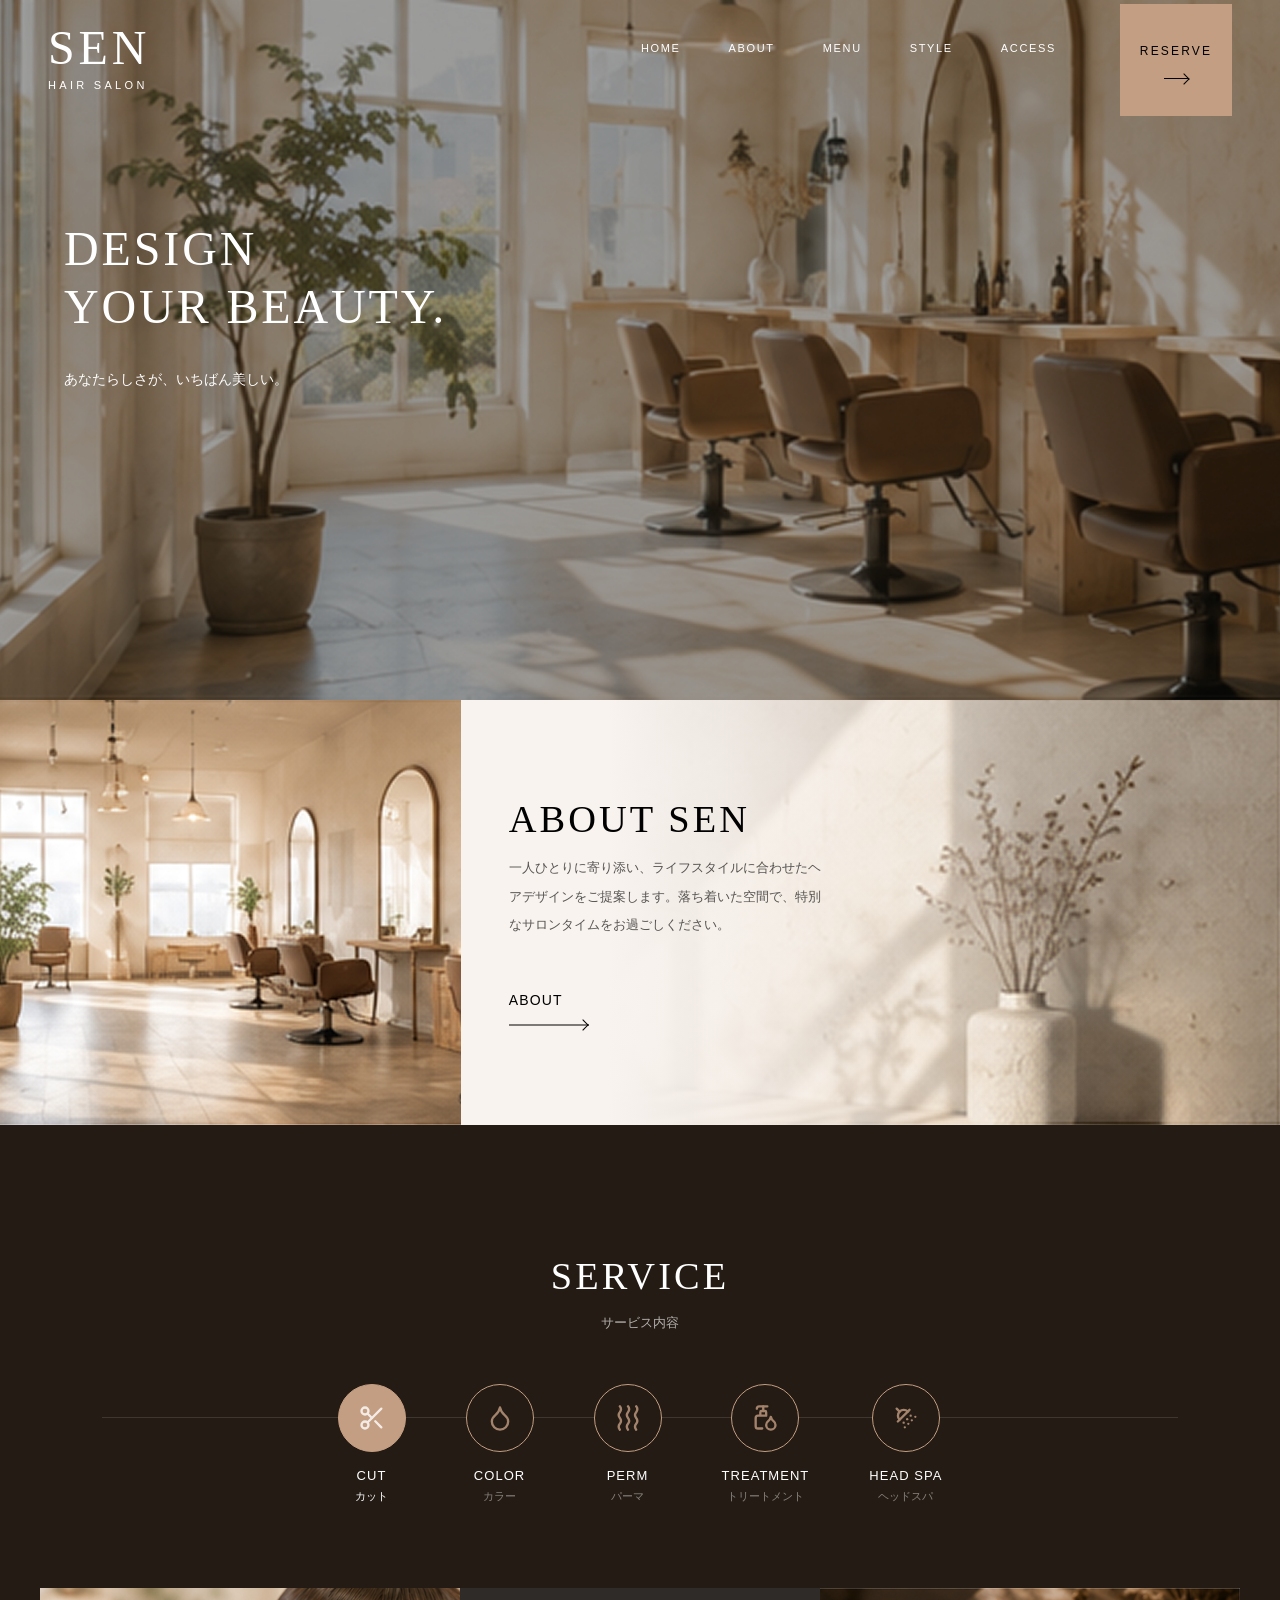
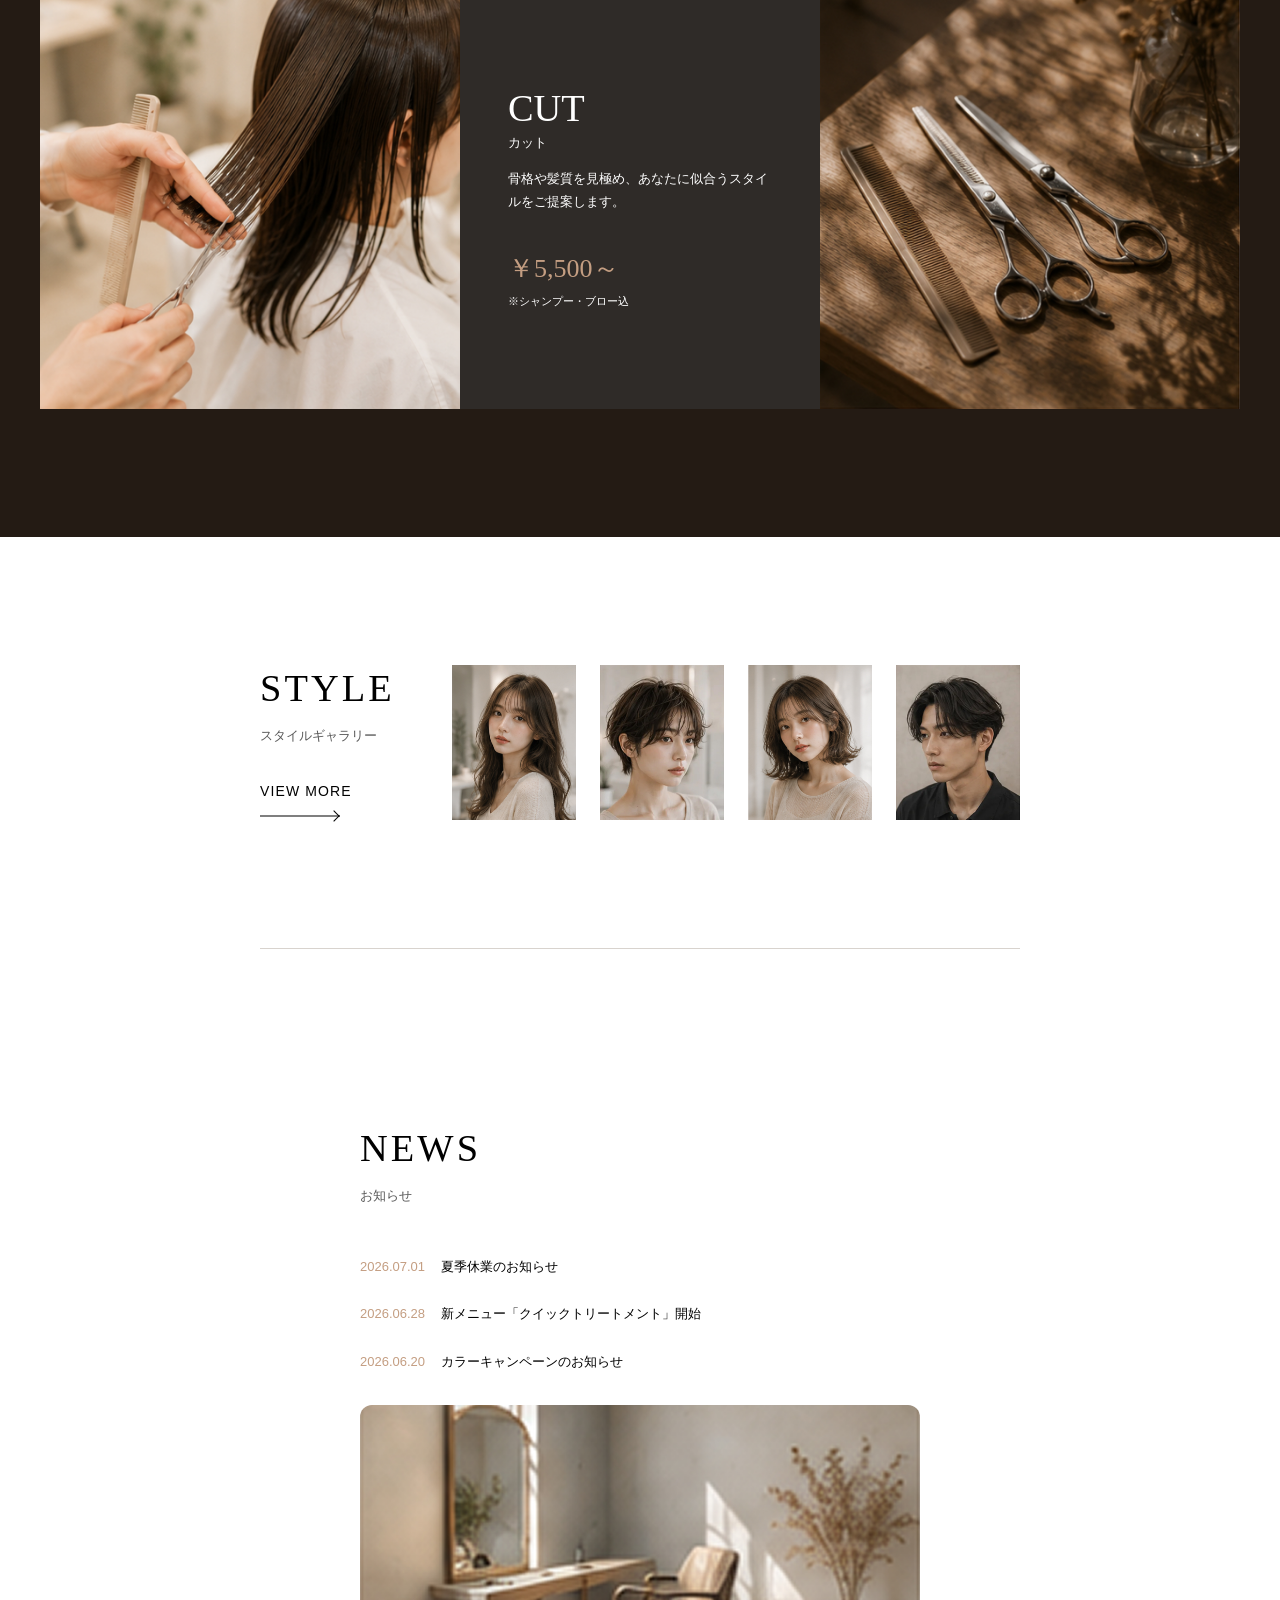
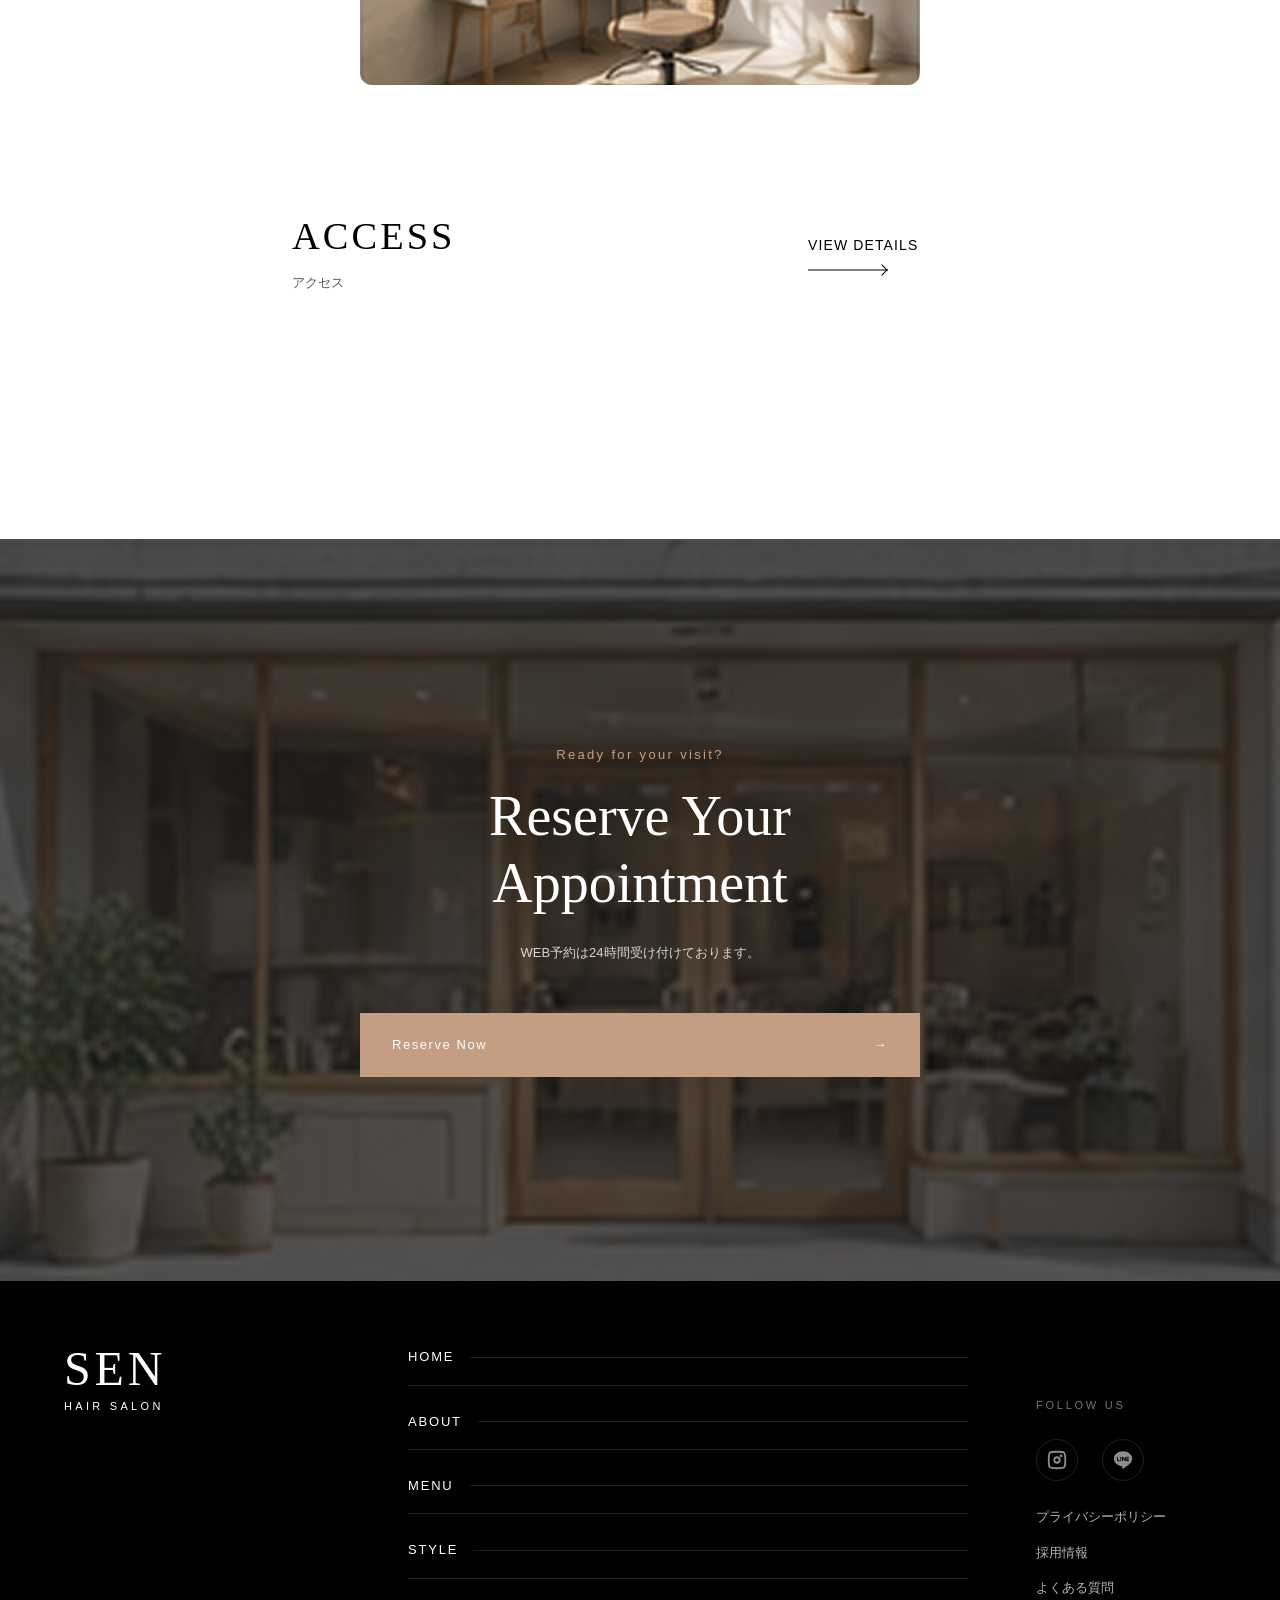
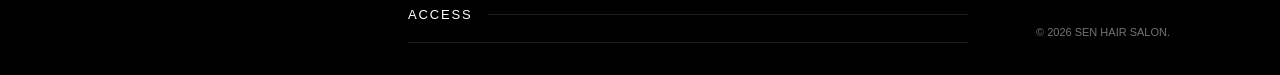
==== commit 5502bf7a: "refactor: CSSを整理" ====
--- a/index.html
+++ b/index.html
@@ -387,7 +387,7 @@
       </section>
 
       <!-- Style -->
-      <section class="style">
+      <section class="style container-md">
         <div class="styleHeader">
           <div class="sectionHeader">
             <h2 class="sectionTitle">STYLE</h2>
@@ -428,7 +428,7 @@
       </section>
 
       <!-- News -->
-      <section class="news">
+      <section class="news container-sm">
         <div class="newsContent">
           <div class="sectionHeader">
             <h2 class="sectionTitle">NEWS</h2>
--- a/style/style.css
+++ b/style/style.css
@@ -22,6 +22,7 @@
 /* ==== Body ==== */
 body {
   -webkit-font-smoothing: antialiased;
+  text-rendering: optimizeLegibility;
 }
 html {
   font-size: 62.5%;
@@ -44,6 +45,7 @@
 textarea,
 select {
   font: inherit;
+  color: inherit;
 }
 
 /* ==== Link ==== */
@@ -158,10 +160,11 @@
   --space-5xl: 128px;
 
   /* ==== Width ==== */
-  --content-sm: 520px;
+  --content-xs: 420px;
+  --content-sm: 560px;
   --content-md: 760px;
-  --content-lg: 1200px;
-  --content-xl: 1320px;
+  --content-lg: 960px;
+  --content-xl: 1200px;
 
   /* ===== Section ===== */
   --section-space: clamp(100px, 10vw, 160px);
@@ -188,7 +191,9 @@
   --z-modal: 500;
 
   /* ==== Other ==== */
+  --transition-fast: 0.2s ease;
   --transition: 0.3s ease;
+  --transition-slow: 0.5s ease;
 }
 
 /* =========================
@@ -215,12 +220,7 @@
 }
 
 /* ==== Link ==== */
-a,
 button {
-  transition: var(--transition);
-}
-button,
-select {
   cursor: pointer;
 }
 
@@ -228,7 +228,7 @@
 Layout
 ========================= */
 /* --------------------------
-Hero Container
+index/Hero Container
 -------------------------- */
 .heroContainer {
   position: relative;
@@ -238,7 +238,7 @@
 }
 
 /* --------------------------
-共通Header
+page/Header
 -------------------------- */
 /* header */
 .header {
@@ -253,7 +253,7 @@
 
 /* logo */
 .header .logo {
-  margin: var(--space-lg) 0 0 var(--space-2xl);
+  padding: var(--space-lg) var(--space-2xl);
   color: var(--color-text-inverse);
 }
 
@@ -273,6 +273,7 @@
 
   cursor: pointer;
 }
+
 /* 三本線 */
 .drawerButton span {
   position: absolute;
@@ -305,7 +306,9 @@
   display: flex;
   z-index: var(--z-menu);
   align-items: flex-start;
+
   gap: var(--space-3xl);
+  padding-inline: var(--space-2xl);
 }
 .globalNav ul {
   display: flex;
@@ -348,7 +351,6 @@
 
   width: 112px;
   height: 112px;
-  margin-right: var(--space-2xl);
 
   background: var(--color-primary);
   color: var(--color-text-primary);
@@ -391,7 +393,7 @@
 }
 
 /* --------------------------
-drawerOverlay
+page/drawerOverlay
 -------------------------- */
 .drawerOverlay {
   position: fixed;
@@ -400,7 +402,7 @@
   background: var(--color-overlay-drawer);
   opacity: 0;
 
-  transition: var(--transition);
+  transition: var(--transition-fast);
   inset: 0;
   visibility: hidden;
 }
@@ -437,10 +439,10 @@
 .heroContent {
   position: relative;
   z-index: var(--z-base);
-  max-width: 560px;
-
-  padding-top: 220px;
-  padding-left: var(--space-3xl);
+  max-width: var(--content-sm);
+
+  padding-top: clamp(180px, 20vw, 220px);
+  padding-inline: var(--space-3xl);
 
   color: var(--color-text-inverse);
 }
@@ -498,7 +500,7 @@
   position: relative;
   z-index: 1;
 }
-.about p {
+.aboutContent p {
   max-width: 320px;
   margin-bottom: var(--space-2xl);
 
@@ -509,7 +511,7 @@
 index/Service
 -------------------------- */
 .service {
-  padding: var(--space-4xl) 0;
+  padding-block: var(--section-space);
 
   background: var(--color-bg-accent);
   color: var(--color-text-inverse);
@@ -563,6 +565,7 @@
 
   border: none;
   background: none;
+  cursor: pointer;
 }
 .serviceIcon {
   display: flex;
@@ -631,7 +634,7 @@
   align-items: stretch;
   width: min(var(--content-xl), calc(100% - 80px));
 
-  height: 420px;
+  min-height: 420px;
   margin-inline: auto;
   animation: fade var(--transition);
   grid-template-columns:
@@ -642,6 +645,8 @@
 .servicePanel.active {
   display: grid;
 }
+
+/* servicePanelContent */
 .servicePanelContent {
   display: flex;
   flex-direction: column;
@@ -684,7 +689,7 @@
   align-items: start;
 
   gap: var(--space-xl);
-  padding-block: var(--space-4xl);
+  padding-block: var(--section-space);
   border-bottom: 1px solid var(--color-border-default);
 
   grid-template-columns: 160px 1fr;
@@ -699,7 +704,7 @@
   justify-content: center;
   gap: var(--space-lg);
 
-  max-width: 1100px;
+  max-width: var(--content-xl);
 
   margin: auto;
   column-gap: var(--space-lg);
@@ -711,7 +716,7 @@
   aspect-ratio: 4/5;
 }
 .styleGrid img {
-  transition: var(--transition);
+  transition: var(--transition-slow);
 }
 .styleGrid li:hover img {
   transform: scale(1.06);
@@ -723,10 +728,10 @@
 .news {
   display: flex;
   flex-direction: column;
-  margin: var(--space-4xl) 0;
+  padding-block: var(--section-space);
 }
 .news .sectionHeader {
-  margin-bottom: var(--space-2xl);
+  padding-block: var(--space-2xl);
 }
 .news ul {
   display: flex;
@@ -790,7 +795,7 @@
   color: var(--color-primary);
 }
 .reserveCtaTitle {
-  margin-block: 16px 24px;
+  margin-block: var(--space-md) var(--space-lg);
   font-size: clamp(40px, 5vw, 56px);
 
   font-family: var(--ff-serif);
@@ -801,7 +806,7 @@
 }
 
 /* --------------------------
-共通FOOTER
+page/Footer
 -------------------------- */
 .footer {
   display: grid;
@@ -833,7 +838,7 @@
   display: flex;
   align-items: center;
   gap: var(--space-md);
-  max-width: 560px;
+  max-width: var(--content-sm);
   padding-bottom: var(--space-md);
 
   letter-spacing: 0.14em;
@@ -898,7 +903,7 @@
   height: 18px;
 
   opacity: 0.8;
-  transition: var(--transition);
+  transition: var(--transition-slow);
 }
 .snsIcon {
   width: 22px;
@@ -971,23 +976,26 @@
   inset: 0;
 }
 
-/* もっと小さい箱 */
-.news {
+/* 共通container */
+.container-sm {
   width: min(var(--content-sm), calc(100% - 48px));
   margin-inline: auto;
 }
-/* 読み物ページ */
-.pageInner,
-.style {
+.container-md {
   width: min(var(--content-md), calc(100% - 48px));
   margin-inline: auto;
 }
-/* ビジュアル重視ページ */
-.accessPage .pageInner,
-.stylePage .pageInner {
-  width: min(var(--content-lg), calc(100% - 48px));
+.container-xl {
+  width: min(var(--content-xl), calc(100% - 48px));
   margin-inline: auto;
 }
+
+/* 読み物ページ */
+.pageInner {
+  width: min(var(--content-md), calc(100% - 48px));
+  margin-inline: auto;
+}
+
 .pageHeader {
   margin-bottom: var(--space-3xl);
   text-align: center;
@@ -1005,21 +1013,25 @@
 }
 
 /* --------------------------
-about/Message
--------------------------- */
+about.html
+-------------------------- */
+/* about.index/共通 */
+.aboutPage .sectionHeader {
+  color: var(--color-text-inverse);
+}
+
+/* about.index/Message */
 .aboutMessage {
-  width: min(var(--content-md), calc(100% - 64px));
-  margin-inline: auto;
   padding: var(--section-space) 0;
 
   text-align: center;
 }
-
 .aboutMessageContent {
-  max-width: 680px;
+  max-width: var(--content-md);
+
   margin: var(--space-3xl) auto 0;
-}
-
+  color: var(--color-text-inverse);
+}
 .aboutMessage .lead {
   margin-bottom: var(--space-xl);
 
@@ -1027,167 +1039,202 @@
   font-family: var(--ff-serif);
   line-height: 2;
 }
-
 .aboutMessageContent p:not(.lead) {
   line-height: 2.2;
-} /* --------------------------
-about/Salon
--------------------------- */
+}
+
+/* about.index/Salon,Stylist */
 .aboutSalon,
 .aboutStylist {
   display: grid;
   align-items: center;
-
-  min-height: 520px;
+  min-height: var(--content-sm);
 
   grid-template-columns: repeat(2, 1fr);
 }
-
 .aboutSalonContent,
 .aboutStylistContent {
-  width: min(460px, 80%);
+  width: min(var(--content-xs), 80%);
   margin-inline: auto;
 }
-
 .aboutSalonContent p,
 .aboutStylistContent p {
   margin-top: var(--space-xl);
 
   line-height: 2.2;
-}
-
+  color: var(--color-text-inverse);
+}
 .aboutSalonImg,
 .aboutStylistImg {
   height: 100%;
-} /* --------------------------
-about SP
--------------------------- */
-
-@media (max-width: 768px) {
-  .aboutMessage {
-    width: min(var(--content-md), calc(100% - 48px));
-    padding: var(--section-space-sm) 0;
-    text-align: left;
-  }
-
-  .aboutSalon,
-  .aboutStylist {
-    min-height: auto;
-
-    grid-template-columns: 1fr;
-  }
-
-  .aboutStylistImg {
-    order: -1;
-  }
-
-  .aboutSalonImg,
-  .aboutStylistImg {
-    aspect-ratio: 16 / 10;
-  }
-
-  .aboutSalonContent,
-  .aboutStylistContent {
-    width: auto;
-    padding: var(--space-3xl) var(--space-xl);
-  }
-} /* --------------------------
-menu
--------------------------- */
-
+}
+
+/* about/Feature */
+.aboutFeature {
+  padding: var(--section-space) 0;
+}
+.featureGrid {
+  display: grid;
+  gap: var(--space-xl);
+
+  grid-template-columns: repeat(3, 1fr);
+}
+.featureCard {
+  padding: var(--space-2xl);
+  background: var(--color-surface-card);
+  color: var(--color-text-inverse);
+
+  border-top: 1px solid var(--color-primary);
+}
+.featureNumber {
+  display: block;
+  margin-bottom: var(--space-md);
+
+  font-size: var(--fs-sm);
+  font-family: var(--ff-serif);
+  color: var(--color-primary);
+}
+.featureCard h3 {
+  margin-bottom: var(--space-lg);
+
+  font-size: var(--fs-xs);
+}
+.featureCard p {
+  line-height: 2;
+}
+
+/* about.index/Flow */
+.aboutFlow {
+  padding: var(--section-space) 0;
+}
+.flowList {
+  display: grid;
+  gap: var(--space-xl);
+
+  grid-template-columns: repeat(4, 1fr);
+}
+.flowItem {
+  position: relative;
+  padding: var(--space-xl);
+
+  text-align: center;
+  color: var(--color-text-inverse);
+}
+.flowItem:not(:last-child)::after {
+  position: absolute;
+  top: 36px;
+  right: -18px;
+
+  font-size: 2rem;
+  color: var(--color-primary);
+  content: "→";
+}
+.flowItem span {
+  display: block;
+  margin-bottom: var(--space-md);
+  font-size: var(--fs-sm);
+
+  font-family: var(--ff-serif);
+  color: var(--color-primary);
+}
+.flowItem h3 {
+  margin-bottom: var(--space-md);
+
+  font-size: var(--fs-base);
+  letter-spacing: 0.15em;
+}
+.flowItem p {
+  line-height: 1.9;
+}
+
+/* --------------------------
+menu.html
+-------------------------- */
 .menuSection,
 .setMenu,
 .option {
-  width: min(var(--content-md), calc(100% - 64px));
-  margin-inline: auto;
   padding-top: var(--section-space-sm);
 }
-
+.menuPage .sectionHeader {
+  color: var(--color-text-inverse);
+}
 .option {
   padding-bottom: var(--section-space);
-} /* --------------------------
-menuList
--------------------------- */
-
+}
+
+/* menuList */
 .menuList {
   margin-top: var(--space-2xl);
 }
-
 .menuItem {
   display: flex;
   justify-content: space-between;
   align-items: center;
-
   padding: var(--space-lg) 0;
 
+  color: var(--color-text-inverse);
   border-bottom: 1px solid var(--color-border-default);
 }
-
 .menuItem dt {
   font-size: var(--fs-base);
 }
-
 .menuItem dd {
   font-size: var(--fs-base);
   font-family: var(--ff-serif);
-} /* --------------------------
-setMenu
--------------------------- */
-
+}
+
+/* setMenu */
 .setMenuGrid {
   display: grid;
-
   gap: var(--space-lg);
   margin-top: var(--space-2xl);
 
   grid-template-columns: repeat(3, 1fr);
 }
-
 .setCard {
+  display: flex;
+  position: relative;
+  flex-direction: column;
+  justify-content: flex-end;
+
+  min-height: 170px;
   padding: var(--space-2xl);
 
   border: 1px solid var(--color-border-default);
-
+  background: rgba(255, 255, 255, 0.02);
+  overflow: hidden;
   transition: var(--transition);
-}
-
+  backdrop-filter: blur(4px);
+}
+.setCardImage {
+  position: absolute;
+  right: -6px;
+  bottom: -6px;
+
+  transform: rotate(-8deg);
+
+  width: 130px;
+
+  opacity: 0.12;
+
+  pointer-events: none;
+}
 .setCard h3 {
   margin-bottom: var(--space-sm);
 
   font-size: var(--fs-base);
-}
-
+  color: var(--color-text-inverse);
+}
 .setCard p {
+  margin-top: var(--space-md);
+
+  font-size: var(--fs-xs);
   font-family: var(--ff-serif);
   color: var(--color-primary);
 }
-
 .setCard:hover {
-  transform: translateY(-4px);
-
+  transition: var(--transition);
   box-shadow: var(--shadow-sm);
-} /* --------------------------
-menu SP
--------------------------- */
-
-@media (max-width: 768px) {
-  .menuSection,
-  .setMenu,
-  .option {
-    width: min(var(--content-md), calc(100% - 48px));
-  }
-
-  .menuItem {
-    padding: var(--space-md) 0;
-  }
-
-  .setMenuGrid {
-    grid-template-columns: 1fr;
-  }
-
-  .setCard {
-    padding: var(--space-xl);
-  }
 }
 
 /* --------------------------
@@ -1208,7 +1255,7 @@
 
   font-size: var(--fs-md);
   font-weight: 400;
-  font-family: var(--font-en);
+  font-family: var(--ff-en);
   letter-spacing: 0.08em;
 }
 .styleLead {
@@ -1270,11 +1317,11 @@
 .styleItem {
   position: relative;
   cursor: pointer;
-  transition: opacity 0.3s ease;
+  transition: opacity var(--transition);
   aspect-ratio: 3 / 4;
 }
 .styleItem img {
-  transition: transform 0.6s ease;
+  transition: transform var(--transition-slow);
 }
 .styleItem:hover img {
   transform: scale(1.05);
@@ -1303,7 +1350,7 @@
 
   font-size: var(--fs-xs);
   font-weight: 400;
-  font-family: var(--font-en);
+  font-family: var(--ff-en);
   letter-spacing: 0.1em;
 }
 .styleOverlay p {
@@ -1554,7 +1601,7 @@
   color: var(--color-text-inverse);
 }
 .btnPrimary::after {
-  transition: var(--transition);
+  transition: transform var(--transition-fast);
   content: "→";
 }
 .btnPrimary:hover {
@@ -1562,6 +1609,7 @@
 }
 .btnPrimary:hover::after {
   transform: translateX(8px);
+  /* transition: transform var(--transition-fast); */
 }
 
 /* --------------------------
@@ -1583,8 +1631,6 @@
   position: relative;
   width: 80px;
   height: 8px;
-  /* transition: width var(--transition);
-  transform-origin: left center; */
 }
 .linkArrow::before {
   position: absolute;
@@ -1623,7 +1669,9 @@
   left: 120px;
 }
 
-/*===== logo =====*/
+/* --------------------------
+Logo
+-------------------------- */
 .logo {
   display: inline-flex;
   flex-direction: column;
@@ -1643,7 +1691,9 @@
   letter-spacing: 0.3em;
 }
 
-/*===== sectionTitle =====*/
+/* --------------------------
+sectionTitle
+-------------------------- */
 .sectionTitle {
   font-size: var(--fs-xl);
   font-family: var(--ff-serif);
@@ -1654,6 +1704,7 @@
   color: inherit;
   opacity: 0.65;
 }
+
 /* =========================
 Utility
 ========================= */
@@ -1762,8 +1813,6 @@
     padding-inline: var(--space-2xl);
   }
   .aboutContent::before {
-    position: absolute;
-
     background: linear-gradient(
       to left,
       rgba(248, 243, 239, 0.18) 22%,
@@ -1789,22 +1838,11 @@
     flex-direction: row;
     justify-content: space-between;
   }
-
-  /* reserve */
-  .reserveInner {
-    display: flex;
-    flex-direction: column;
-    align-items: start;
-  }
-  .reserveButtons {
-    padding-inline: var(--space-xl);
-  }
 }
 
 /* mobile */
 @media (max-width: 768px) {
   /* index/Service */
-
   .serviceIcon {
     width: 56px;
     height: 56px;
@@ -1838,12 +1876,13 @@
     align-items: center;
 
     width: 100%;
-    max-width: 520px;
+    max-width: var(--content-sm);
 
     margin-inline: auto;
   }
   .styleGrid {
-    max-width: 520px;
+    width: 100%;
+    max-width: var(--content-sm);
     grid-template-columns: repeat(2, 1fr);
   }
   .styleGrid li {
@@ -1852,7 +1891,7 @@
     max-width: none;
   }
 
-  /* footer */
+  /* page/footer */
   .footer {
     grid-template-columns:
       1fr
@@ -1871,12 +1910,62 @@
   .footerContact {
     grid-area: contact;
   }
+
+  /* about.html */
+  .aboutMessage {
+    padding: var(--section-space-sm) 0;
+    text-align: left;
+  }
+  .aboutSalon,
+  .aboutStylist {
+    min-height: auto;
+
+    grid-template-columns: 1fr;
+  }
+  .aboutStylistImg {
+    order: -1;
+  }
+  .aboutSalonImg,
+  .aboutStylistImg {
+    aspect-ratio: 16 / 10;
+  }
+  .aboutSalonContent,
+  .aboutStylistContent {
+    width: auto;
+    padding: var(--space-3xl) var(--space-xl);
+  }
+  .featureGrid {
+    grid-template-columns: 1fr;
+  }
+  .flowList {
+    gap: var(--space-2xl);
+
+    grid-template-columns: 1fr;
+  }
+  .flowItem:not(:last-child)::after {
+    top: auto;
+    right: 50%;
+    bottom: -24px;
+
+    transform: translateX(50%) rotate(90deg);
+  }
+
+  /* menu.html */
+  .menuItem {
+    padding: var(--space-md) 0;
+  }
+  .setMenuGrid {
+    grid-template-columns: 1fr;
+  }
+  .setCard {
+    padding: var(--space-xl);
+  }
 }
 
 @media (max-width: 580px) {
   /* index/Service */
   .serviceSwiper {
-    padding-inline: 32px;
+    padding-inline: var(--space-xl);
     overflow: hidden;
   }
   .serviceTabs {
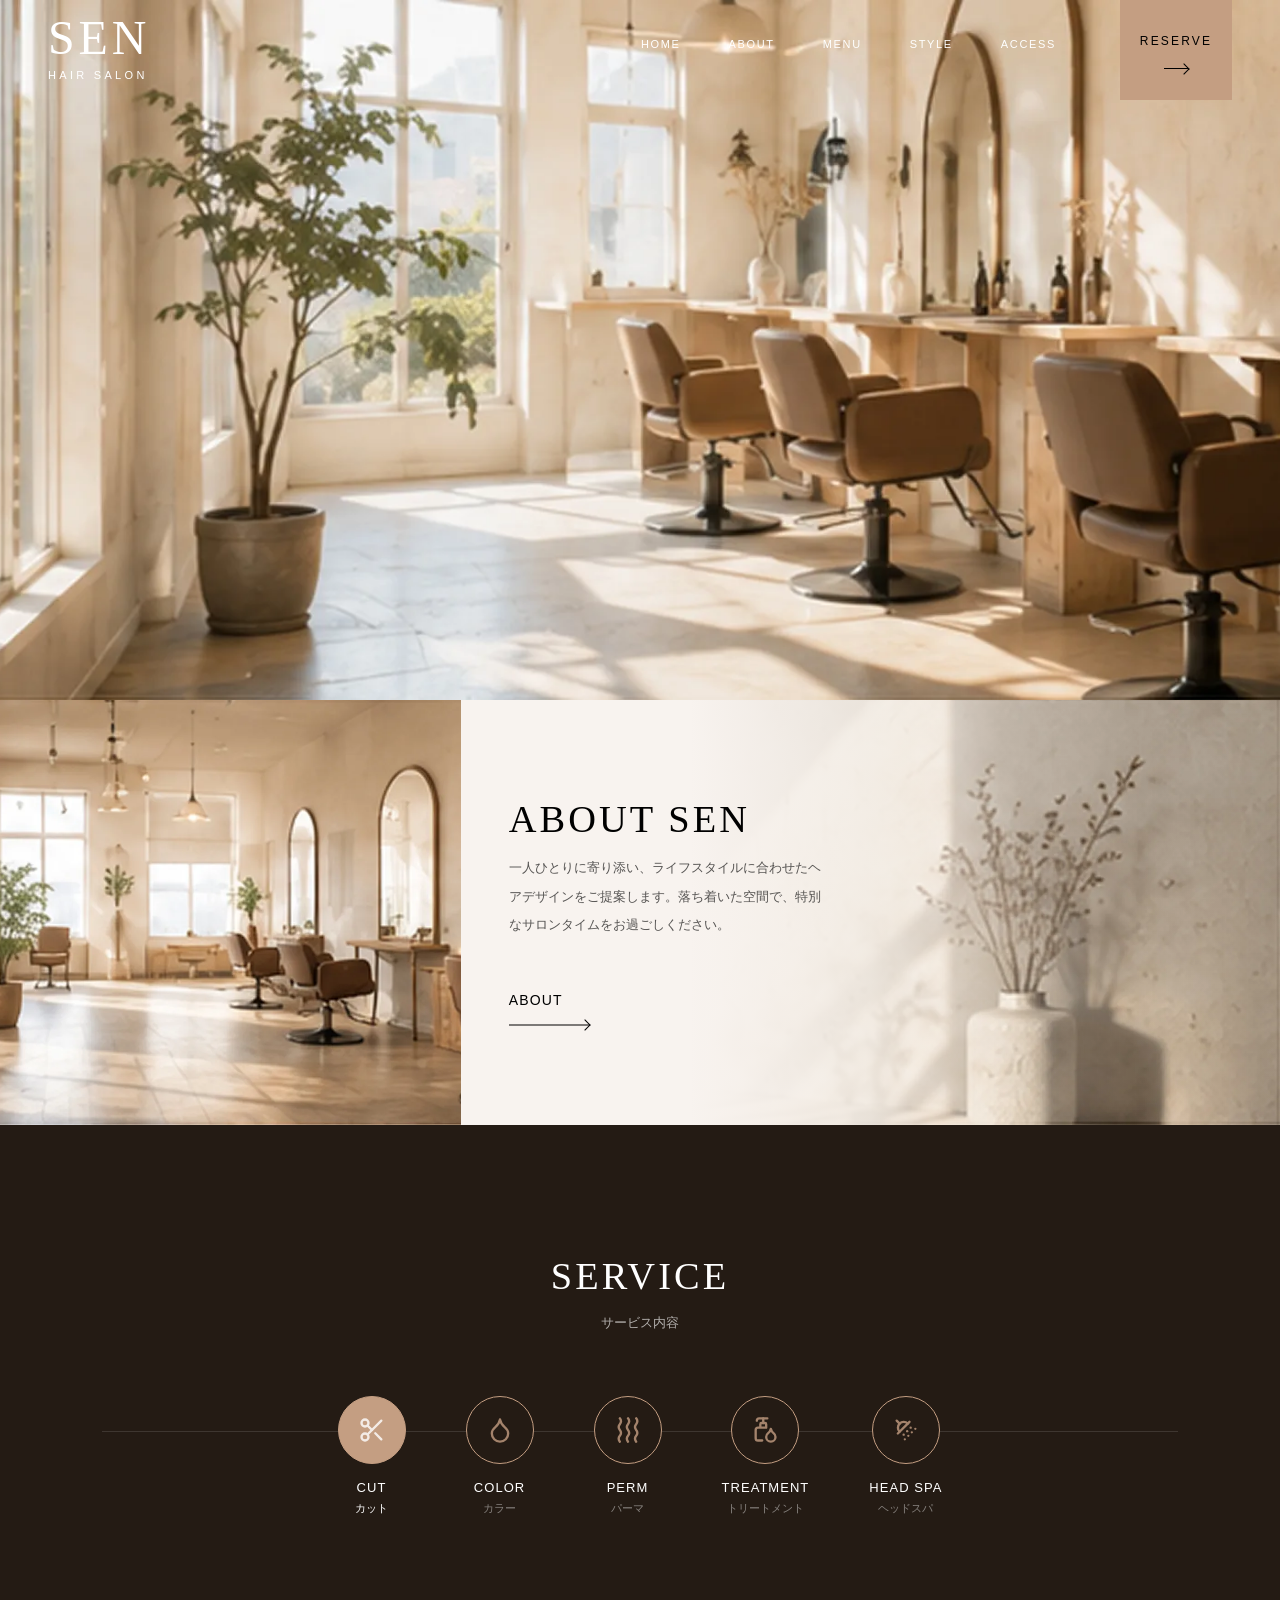
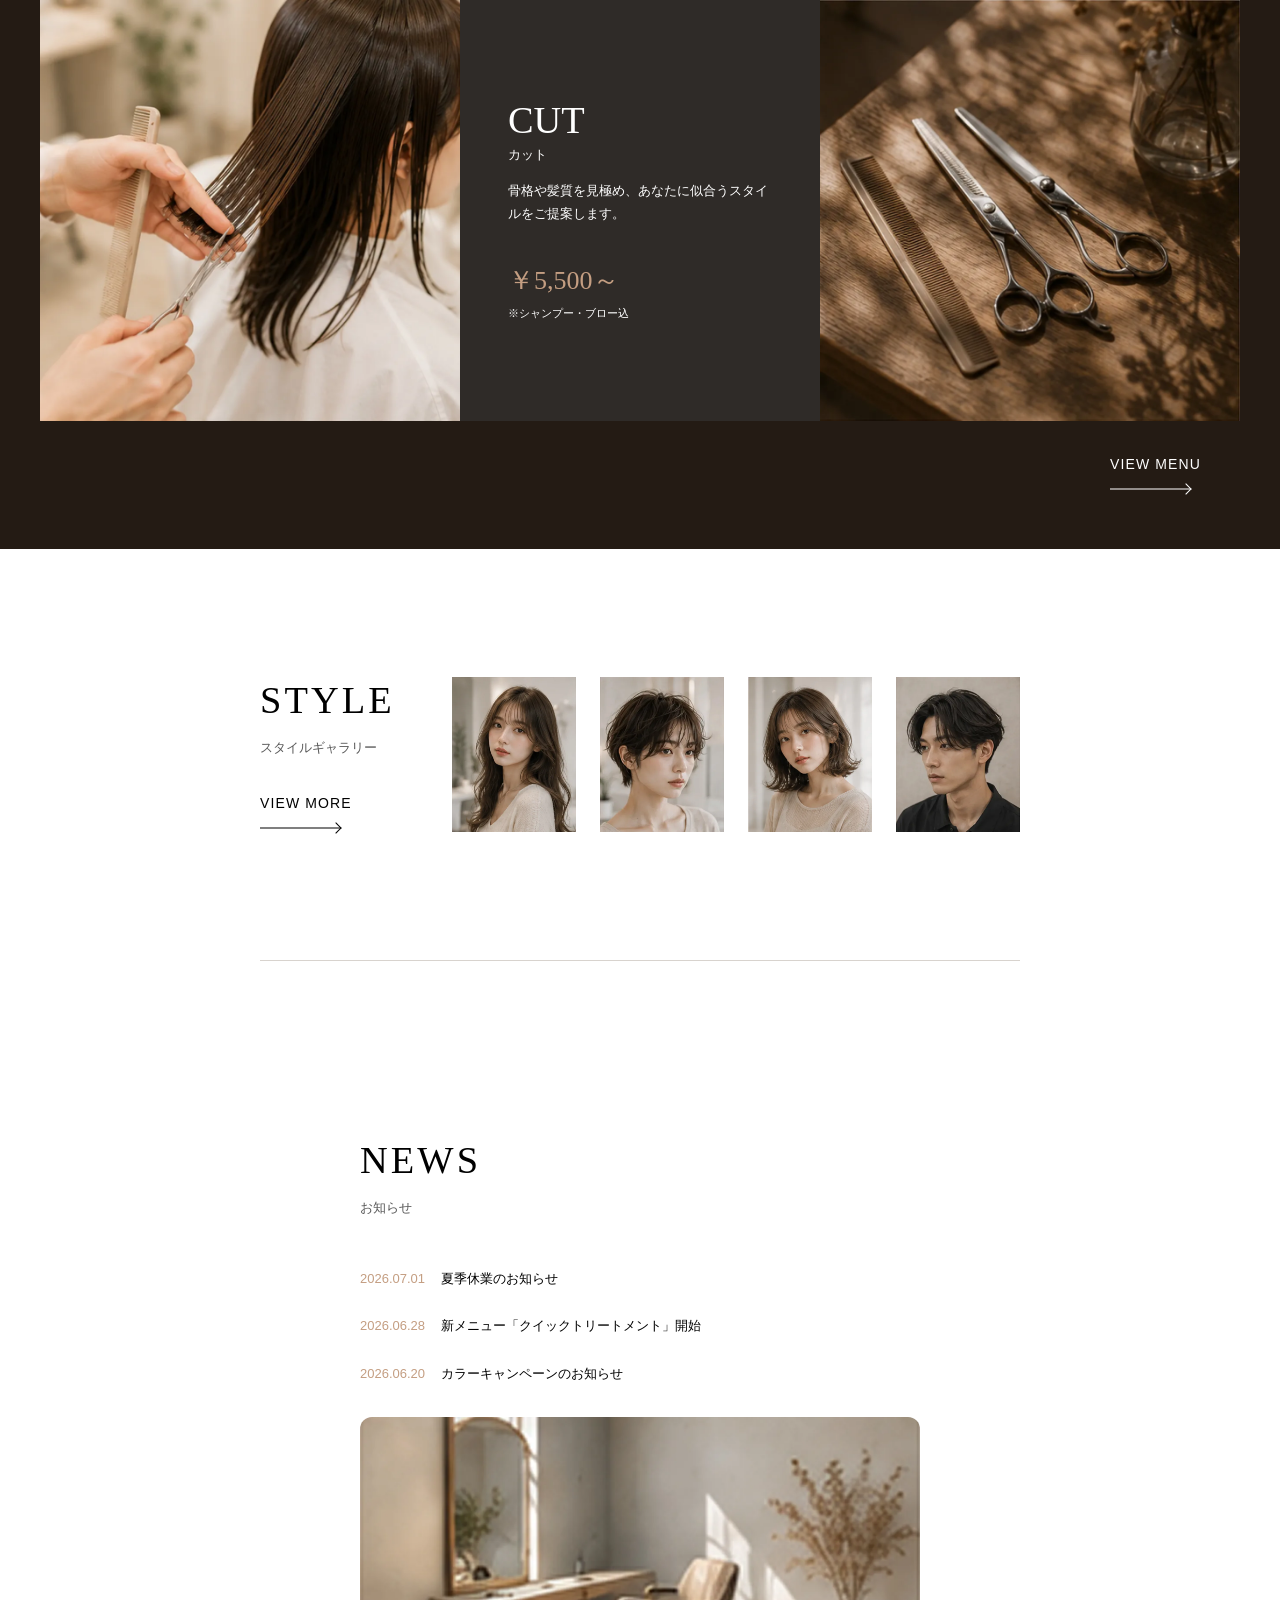
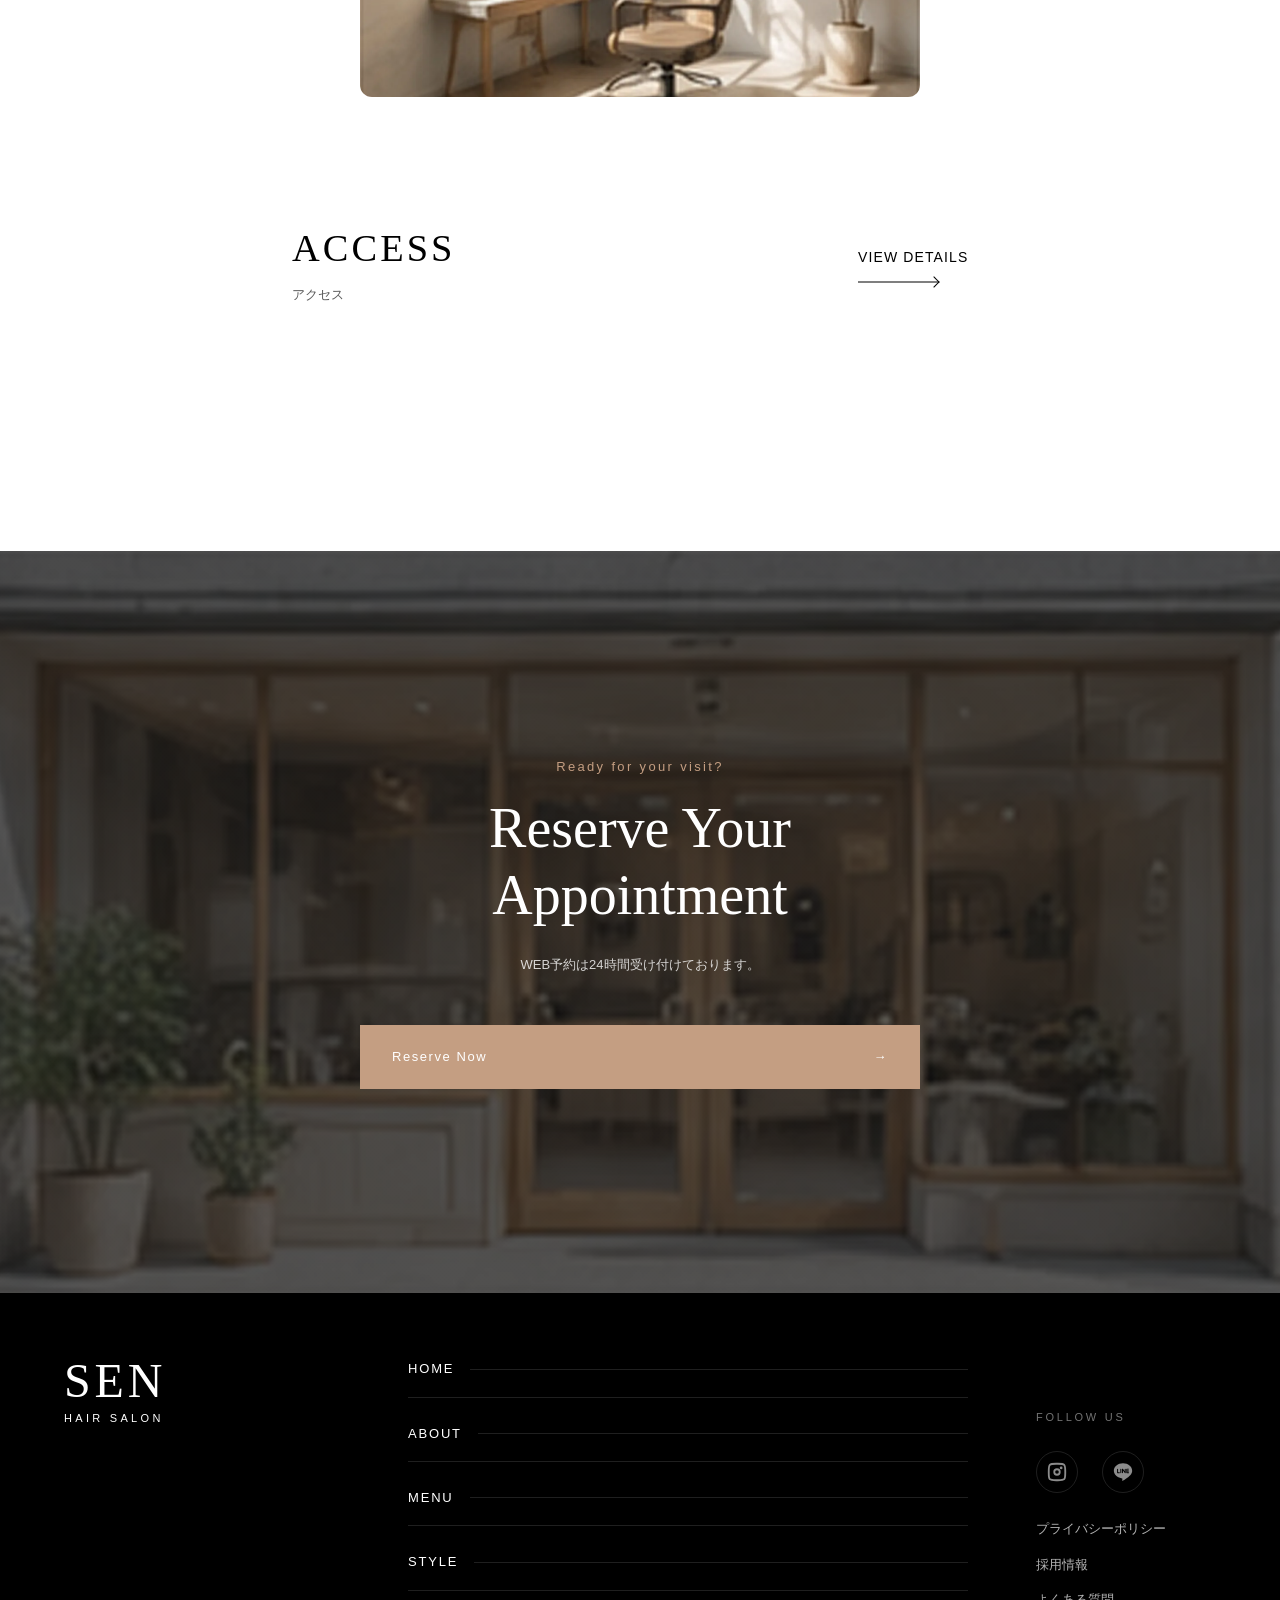
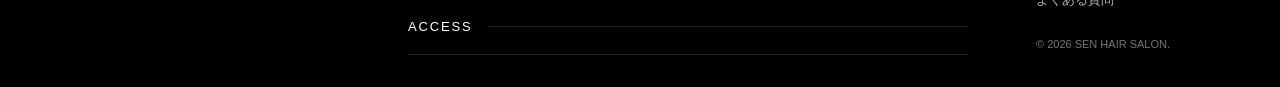
==== commit 5e3213c0: "feat:404追加" ====
--- a/index.html
+++ b/index.html
@@ -50,14 +50,14 @@
           class="drawerButton"
           aria-label="メニュー"
           aria-expanded="false"
-          aria-controls="sidebar"
+          aria-controls="headerMenu"
         >
           <span></span>
           <span></span>
           <span></span>
         </button>
 
-        <div class="headerMenu">
+        <div class="headerMenu" id="headerMenu">
           <nav class="globalNav">
             <ul>
               <li><a href="/">HOME</a></li>
@@ -68,12 +68,7 @@
             </ul>
           </nav>
 
-          <a
-            href="#"
-            target="_blank"
-            rel="noopener noreferrer"
-            class="btnReserve"
-          >
+          <a href="/coming-soon.html" class="btnReserve">
             <span class="btnReserveLabel">RESERVE</span>
             <span class="btnReserveArrow"></span>
           </a>
@@ -84,10 +79,26 @@
       <div class="drawerOverlay"></div>
 
       <!-- Hero -->
-      <section class="hero">
-        <picture class="visual heroImg">
-          <img src="assets/img/hero-01.jpg" alt="ヒーロー画像" />
-        </picture>
+      <section class="hero swiper heroSwiper">
+        <div class="swiper-wrapper">
+          <div class="swiper-slide">
+            <picture class="visual heroImg">
+              <img src="assets/img/hero-01.webp" alt="ヒーロー画像" />
+            </picture>
+          </div>
+
+          <div class="swiper-slide">
+            <picture class="visual heroImg">
+              <img src="assets/img/hero-02.webp" alt="ヒーロー画像" />
+            </picture>
+          </div>
+
+          <div class="swiper-slide">
+            <picture class="visual heroImg">
+              <img src="assets/img/hero-03.webp" alt="ヒーロー画像" />
+            </picture>
+          </div>
+        </div>
 
         <div class="heroContent">
           <h2 class="heroTitle">
@@ -105,7 +116,7 @@
       <!-- About -->
       <section class="about">
         <div class="visual aboutImg">
-          <img src="assets/img/about-left.jpg" alt="サロン店内" />
+          <img src="assets/img/about-left.webp" alt="サロン店内" />
         </div>
 
         <div class="aboutContent">
@@ -114,7 +125,7 @@
             一人ひとりに寄り添い、ライフスタイルに合わせたヘアデザインをご提案します。落ち着いた空間で、特別なサロンタイムをお過ごしください。
           </p>
 
-          <a href="" class="link linkAbout">
+          <a href="/about.html" class="link linkAbout">
             <span class="linkLabel">ABOUT</span>
             <span class="linkArrow"></span>
           </a>
@@ -266,7 +277,7 @@
         <div class="serviceContents">
           <article class="servicePanel active" data-panel="cut">
             <div class="visual servicePanelImg">
-              <img src="assets/img/service-cut.jpg" alt="カット画像" />
+              <img src="assets/img/service-cut.webp" alt="カット画像" />
             </div>
 
             <div class="servicePanelContent">
@@ -280,13 +291,13 @@
             </div>
 
             <div class="visual servicePanelSubImage">
-              <img src="assets/img/service-cut-sub.jpg" alt="カットイメージ" />
+              <img src="assets/img/service-cut-sub.webp" alt="カットイメージ" />
             </div>
           </article>
 
           <article class="servicePanel" data-panel="color">
             <div class="visual servicePanelImg">
-              <img src="assets/img/service-color.jpg" alt="カラー施術画像" />
+              <img src="assets/img/service-color.webp" alt="カラー施術画像" />
             </div>
 
             <div class="servicePanelContent">
@@ -303,7 +314,7 @@
 
             <div class="visual servicePanelSubImage">
               <img
-                src="assets/img/service-color-sub.jpg"
+                src="assets/img/service-color-sub.webp"
                 alt="カラーイメージ"
               />
             </div>
@@ -311,7 +322,7 @@
 
           <article class="servicePanel" data-panel="perm">
             <div class="visual servicePanelImg">
-              <img src="assets/img/service-perm.jpg" alt="パーマ施術画像" />
+              <img src="assets/img/service-perm.webp" alt="パーマ施術画像" />
             </div>
 
             <div class="servicePanelContent">
@@ -327,14 +338,17 @@
             </div>
 
             <div class="visual servicePanelSubImage">
-              <img src="assets/img/service-perm-sub.jpg" alt="パーマイメージ" />
+              <img
+                src="assets/img/service-perm-sub.webp"
+                alt="パーマイメージ"
+              />
             </div>
           </article>
 
           <article class="servicePanel" data-panel="treatment">
             <div class="visual servicePanelImg">
               <img
-                src="assets/img/service-treatment.jpg"
+                src="assets/img/service-treatment.webp"
                 alt="トリートメント施術画像"
               />
             </div>
@@ -353,7 +367,7 @@
 
             <div class="visual servicePanelSubImage">
               <img
-                src="assets/img/service-treatment-sub.jpg"
+                src="assets/img/service-treatment-sub.webp"
                 alt="トリートメントイメージ"
               />
             </div>
@@ -361,7 +375,7 @@
 
           <article class="servicePanel" data-panel="spa">
             <div class="visual servicePanelImg">
-              <img src="assets/img/service-spa.jpg" alt="ヘッドスパ施術画像" />
+              <img src="assets/img/service-spa.webp" alt="ヘッドスパ施術画像" />
             </div>
 
             <div class="servicePanelContent">
@@ -378,11 +392,16 @@
 
             <div class="visual servicePanelSubImage">
               <img
-                src="assets/img/service-spa-sub.jpg"
+                src="assets/img/service-spa-sub.webp"
                 alt="ヘッドスパイメージ"
               />
             </div>
           </article>
+
+          <a href="/menu.html" class="link linkService">
+            <span class="linkLabel">VIEW MENU</span>
+            <span class="linkArrow"></span>
+          </a>
         </div>
       </section>
 
@@ -394,7 +413,7 @@
             <p class="sectionSub">スタイルギャラリー</p>
           </div>
 
-          <a href="" class="link linkPlain">
+          <a href="/style.html" class="link linkPlain">
             <span class="linkLabel">VIEW MORE</span>
             <span class="linkArrow"></span>
           </a>
@@ -403,25 +422,25 @@
         <ul class="styleGrid">
           <li>
             <div class="visual">
-              <img src="assets/img/style-01.jpg" alt="" />
+              <img src="assets/img/style-01.webp" alt="" />
             </div>
           </li>
 
           <li>
             <div class="visual">
-              <img src="assets/img/style-06.jpg" alt="" />
+              <img src="assets/img/style-06.webp" alt="" />
             </div>
           </li>
 
           <li>
             <div class="visual">
-              <img src="assets/img/style-04.jpg" alt="" />
+              <img src="assets/img/style-04.webp" alt="" />
             </div>
           </li>
 
           <li>
             <div class="visual">
-              <img src="assets/img/style-11.jpg" alt="" />
+              <img src="assets/img/style-11.webp" alt="" />
             </div>
           </li>
         </ul>
@@ -454,7 +473,7 @@
         </div>
 
         <div class="visual newsVisual">
-          <img src="assets/img/news.jpg" />
+          <img src="assets/img/news.webp" />
         </div>
       </section>
 
@@ -466,7 +485,7 @@
             <p class="sectionSub">アクセス</p>
           </div>
 
-          <a href="" class="link linkPlain">
+          <a href="/access.html" class="link linkPlain">
             <span class="linkLabel">VIEW DETAILS</span>
             <span class="linkArrow"></span>
           </a>
@@ -492,7 +511,7 @@
           <p class="reserveCtaText">WEB予約は24時間受け付けております。</p>
 
           <a
-            href="#"
+            href="/coming-soon.html"
             target="_blank"
             rel="noopener noreferrer"
             class="btn btnPrimary"
@@ -514,7 +533,6 @@
 
       <nav class="footerNav">
         <ul>
-          <!-- 以下はきれいに書き直す -->
           <li><a href="/">HOME</a></li>
           <li><a href="/about.html">ABOUT</a></li>
           <li><a href="/menu.html">MENU</a></li>
@@ -528,7 +546,7 @@
 
         <ul class="snsList">
           <li>
-            <a href="">
+            <a href="/coming-soon.html">
               <svg
                 class="snsIcon"
                 xmlns="http://www.w3.org/2000/svg"
@@ -553,7 +571,7 @@
             </a>
           </li>
           <li>
-            <a href="">
+            <a href="/coming-soon.html">
               <svg
                 class="snsIcon"
                 xmlns="http://www.w3.org/2000/svg"
@@ -582,5 +600,7 @@
     <script src="js/servicePanel.js"></script>
     <script src="js/drawer.js"></script>
     <script src="js/swiper.js"></script>
+    <script src="js/headerScroll.js"></script>
+    <script src="js/hero.js"></script>
   </body>
 </html>
--- a/style/style.css
+++ b/style/style.css
@@ -165,6 +165,7 @@
   --content-md: 760px;
   --content-lg: 960px;
   --content-xl: 1200px;
+  --content-2xl: 1400px;
 
   /* ===== Section ===== */
   --section-space: clamp(100px, 10vw, 160px);
@@ -194,6 +195,8 @@
   --transition-fast: 0.2s ease;
   --transition: 0.3s ease;
   --transition-slow: 0.5s ease;
+
+  --header-height: 100px;
 }
 
 /* =========================
@@ -243,12 +246,22 @@
 /* header */
 .header {
   display: flex;
-  position: absolute;
+  position: fixed;
   z-index: var(--z-header);
   justify-content: space-between;
   align-items: center;
 
+  width: 100%;
+  height: var(--header-height);
+  transition:
+    background-color var(--transition),
+    backdrop-filter var(--transition);
+
   inset: 0 0 auto 0;
+}
+.header.is-scrolled {
+  background: rgba(22, 22, 22, 0.32);
+  backdrop-filter: blur(14px);
 }
 
 /* logo */
@@ -305,9 +318,9 @@
 .headerMenu {
   display: flex;
   z-index: var(--z-menu);
-  align-items: flex-start;
 
   gap: var(--space-3xl);
+  height: 100%;
   padding-inline: var(--space-2xl);
 }
 .globalNav ul {
@@ -350,7 +363,7 @@
   gap: var(--space-md);
 
   width: 112px;
-  height: 112px;
+  height: 100%;
 
   background: var(--color-primary);
   color: var(--color-text-primary);
@@ -418,7 +431,6 @@
   position: relative;
   height: 100%;
 }
-
 /* heroのoverlay */
 .hero::before {
   position: absolute;
@@ -428,11 +440,21 @@
   content: "";
   inset: 0;
 }
+.heroSwiper {
+  height: 100%;
+}
+.heroSwiper .swiper-wrapper {
+  height: 100%;
+}
+.heroSwiper .swiper-slide {
+  position: relative;
+  height: 100%;
+}
 
 /* heroImg */
 .heroImg {
-  position: absolute;
-  inset: 0;
+  width: 100%;
+  height: 100%;
 }
 
 /* heroContent */
@@ -478,7 +500,7 @@
   justify-content: flex-start;
   padding: var(--space-4xl) var(--space-2xl);
 
-  background: url("../assets/img/about-bg.jpg") right center / auto 100%
+  background: url("../assets/img/about-bg.webp") right center / auto 100%
     no-repeat;
 }
 .aboutContent::before {
@@ -486,11 +508,11 @@
 
   background: linear-gradient(
     to left,
-    transparent 15%,
-    rgba(248, 243, 239, 0.18) 32%,
-    rgba(248, 243, 239, 0.58) 50%,
-    rgba(248, 243, 239, 0.88) 68%,
-    var(--color-bg-subtle) 82%
+    rgba(248, 243, 239, 0.08) 18%,
+    rgba(248, 243, 239, 0.25) 34%,
+    rgba(248, 243, 239, 0.55) 42%,
+    rgba(244, 239, 233, 0.85) 50%,
+    var(--color-bg-subtle) 72%
   );
 
   content: "";
@@ -539,13 +561,14 @@
 
   gap: var(--space-2xl);
   margin-bottom: var(--space-xl);
+  padding-top: var(--space-sm);
   grid-auto-flow: column;
 }
 
 /* serviceTabsの線 */
 .serviceTabs::before {
   position: absolute;
-  top: 34px;
+  top: 48px;
   right: 8%;
   left: 8%;
   z-index: 0;
@@ -628,14 +651,16 @@
 /* serviceContents */
 .serviceContents {
   position: relative;
+  width: min(var(--content-xl), calc(100% - 80px));
+  margin-inline: auto;
 }
 .servicePanel {
   display: none;
   align-items: stretch;
-  width: min(var(--content-xl), calc(100% - 80px));
-
+
+  width: 100%;
   min-height: 420px;
-  margin-inline: auto;
+
   animation: fade var(--transition);
   grid-template-columns:
     1fr
@@ -670,6 +695,11 @@
   font-family: var(--ff-serif);
   color: var(--color-primary);
 }
+.linkService {
+  position: absolute;
+  right: 0;
+  bottom: -72px;
+}
 @keyframes fade {
   from {
     transform: translateY(12px);
@@ -780,7 +810,7 @@
 
   background:
     linear-gradient(rgba(22, 22, 22, 0.72), rgba(22, 22, 22, 0.72)),
-    url("/assets/img/reserve.jpg") center/cover no-repeat;
+    url("/assets/img/reserve.webp") center/cover no-repeat;
 }
 .reserveCtaInner {
   width: min(var(--content-sm), calc(100% - 48px));
@@ -970,7 +1000,7 @@
 
   background:
     linear-gradient(rgba(22, 22, 22, 0.76), rgba(22, 22, 22, 0.76)),
-    url("../assets/img/page-bg.jpg") center/cover no-repeat;
+    url("../assets/img/page-bg.webp") center/cover no-repeat;
   content: "";
 
   inset: 0;
@@ -989,18 +1019,19 @@
   width: min(var(--content-xl), calc(100% - 48px));
   margin-inline: auto;
 }
-
-/* 読み物ページ */
-.pageInner {
-  width: min(var(--content-md), calc(100% - 48px));
+.container-2xl {
+  width: min(var(--content-2xl), calc(100% - 48px));
   margin-inline: auto;
 }
 
+/* pageHeader */
 .pageHeader {
   margin-bottom: var(--space-3xl);
   text-align: center;
   color: var(--color-text-inverse);
 }
+
+/* pageCard */
 .pageCard {
   padding: clamp(40px, 5vw, 64px);
 
@@ -1049,6 +1080,7 @@
   display: grid;
   align-items: center;
   min-height: var(--content-sm);
+  padding: var(--section-space) 0;
 
   grid-template-columns: repeat(2, 1fr);
 }
@@ -1203,7 +1235,7 @@
   border: 1px solid var(--color-border-default);
   background: rgba(255, 255, 255, 0.02);
   overflow: hidden;
-  transition: var(--transition);
+  transition: var(--transition-fast);
   backdrop-filter: blur(4px);
 }
 .setCardImage {
@@ -1233,10 +1265,8 @@
   color: var(--color-primary);
 }
 .setCard:hover {
-  transition: var(--transition);
-  box-shadow: var(--shadow-sm);
-}
-
+  border-color: var(--color-primary);
+}
 /* --------------------------
 Style.html
 -------------------------- */
@@ -1568,6 +1598,78 @@
 }
 .faqItem p::before {
   content: none;
+}
+
+/* --------------------------
+Coming Soon/404.html
+-------------------------- */
+.simplePage {
+  display: flex;
+  flex-direction: column;
+  min-height: 100vh;
+}
+.simplePage main {
+  display: flex;
+  flex: 1;
+  justify-content: center;
+  align-items: center;
+
+  box-sizing: border-box;
+  padding-top: var(--header-height);
+}
+.simplePage main::before {
+  position: fixed;
+  z-index: -1;
+
+  background:
+    linear-gradient(rgba(22, 22, 22, 0.76), rgba(22, 22, 22, 0.76)),
+    url("../assets/img/page-bg.webp") center/cover no-repeat;
+  content: "";
+
+  inset: 0;
+}
+.simplePage .link {
+  color: var(--color-text-inverse);
+}
+.simplePage .footer {
+  display: flex;
+  justify-content: flex-end;
+}
+
+.simplePageInner {
+  display: flex;
+  flex-direction: column;
+  align-items: center;
+  padding-block: var(--space-md);
+
+  text-align: center;
+}
+.simplePageTitle {
+  font-size: var(--fs-xxl);
+  font-family: var(--ff-serif);
+  letter-spacing: 0.16em;
+  color: var(--color-text-inverse);
+}
+.simplePageLine {
+  width: 1px;
+  height: 56px;
+  margin: var(--space-2xl) 0;
+
+  background: var(--color-border-inverse);
+}
+.simplePageLead {
+  line-height: 2;
+  color: var(--color-text-inverse);
+}
+.simplePageText {
+  margin-top: var(--space-lg);
+
+  font-size: var(--fs-sm);
+  line-height: 1.9;
+  color: var(--color-text-inverse-muted);
+}
+.linkSimplePage {
+  margin-top: var(--space-3xl);
 }
 
 /* =========================
@@ -1618,8 +1720,8 @@
 .link {
   display: inline-flex;
   flex-direction: column;
+  align-items: flex-start;
   gap: var(--space-xs);
-  width: 180px;
 
   color: inherit;
 }
@@ -1629,7 +1731,7 @@
 }
 .linkArrow {
   position: relative;
-  width: 80px;
+  width: 130px;
   height: 8px;
 }
 .linkArrow::before {
@@ -1649,24 +1751,24 @@
 .linkArrow::after {
   position: absolute;
   top: 50%;
-  left: 70px;
+  left: 72px;
 
   transform: translateY(-50%) rotate(45deg);
 
   width: 8px;
   height: 8px;
+
   transition: left var(--transition);
-  content: "";
 
   border-top: 1px solid currentColor;
   border-right: 1px solid currentColor;
-}
-/* linkHover */
+  content: "";
+}
 .link:hover .linkArrow::before {
   width: 130px;
 }
 .link:hover .linkArrow::after {
-  left: 120px;
+  left: 122px;
 }
 
 /* --------------------------
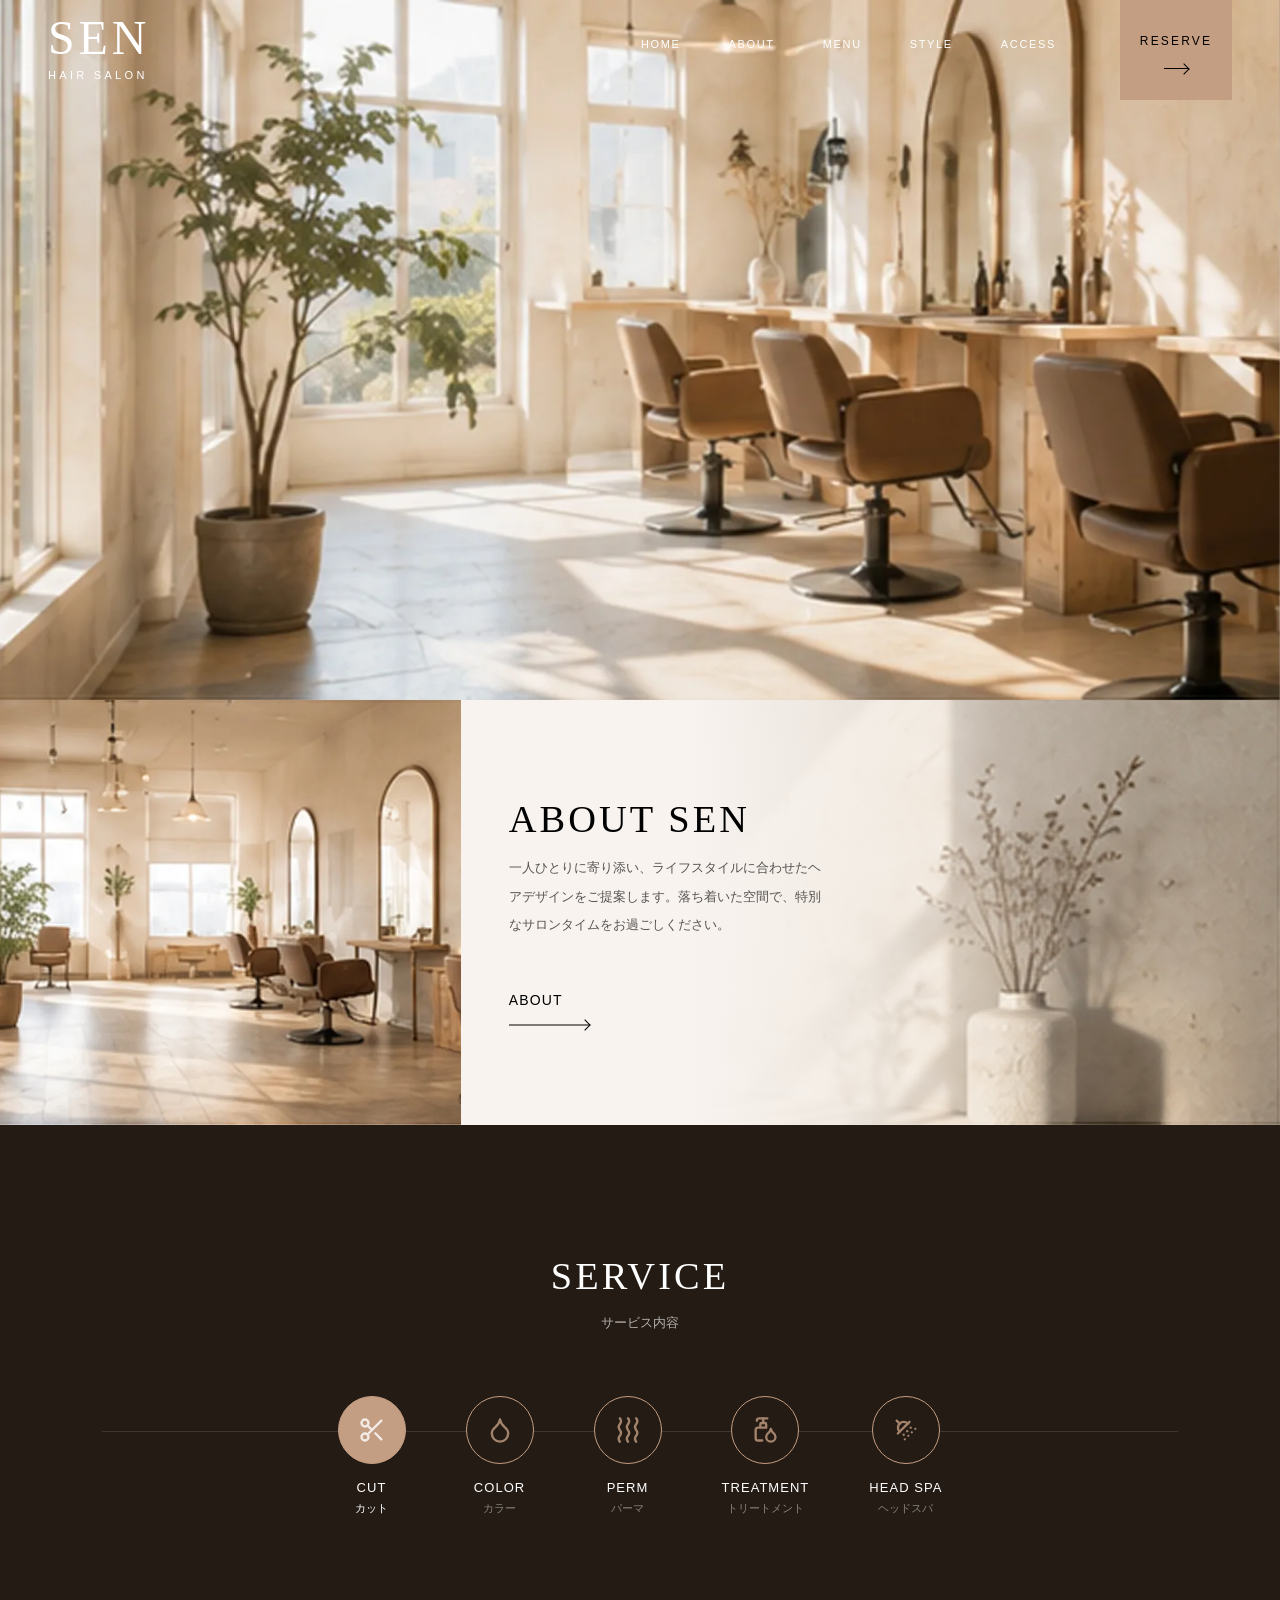
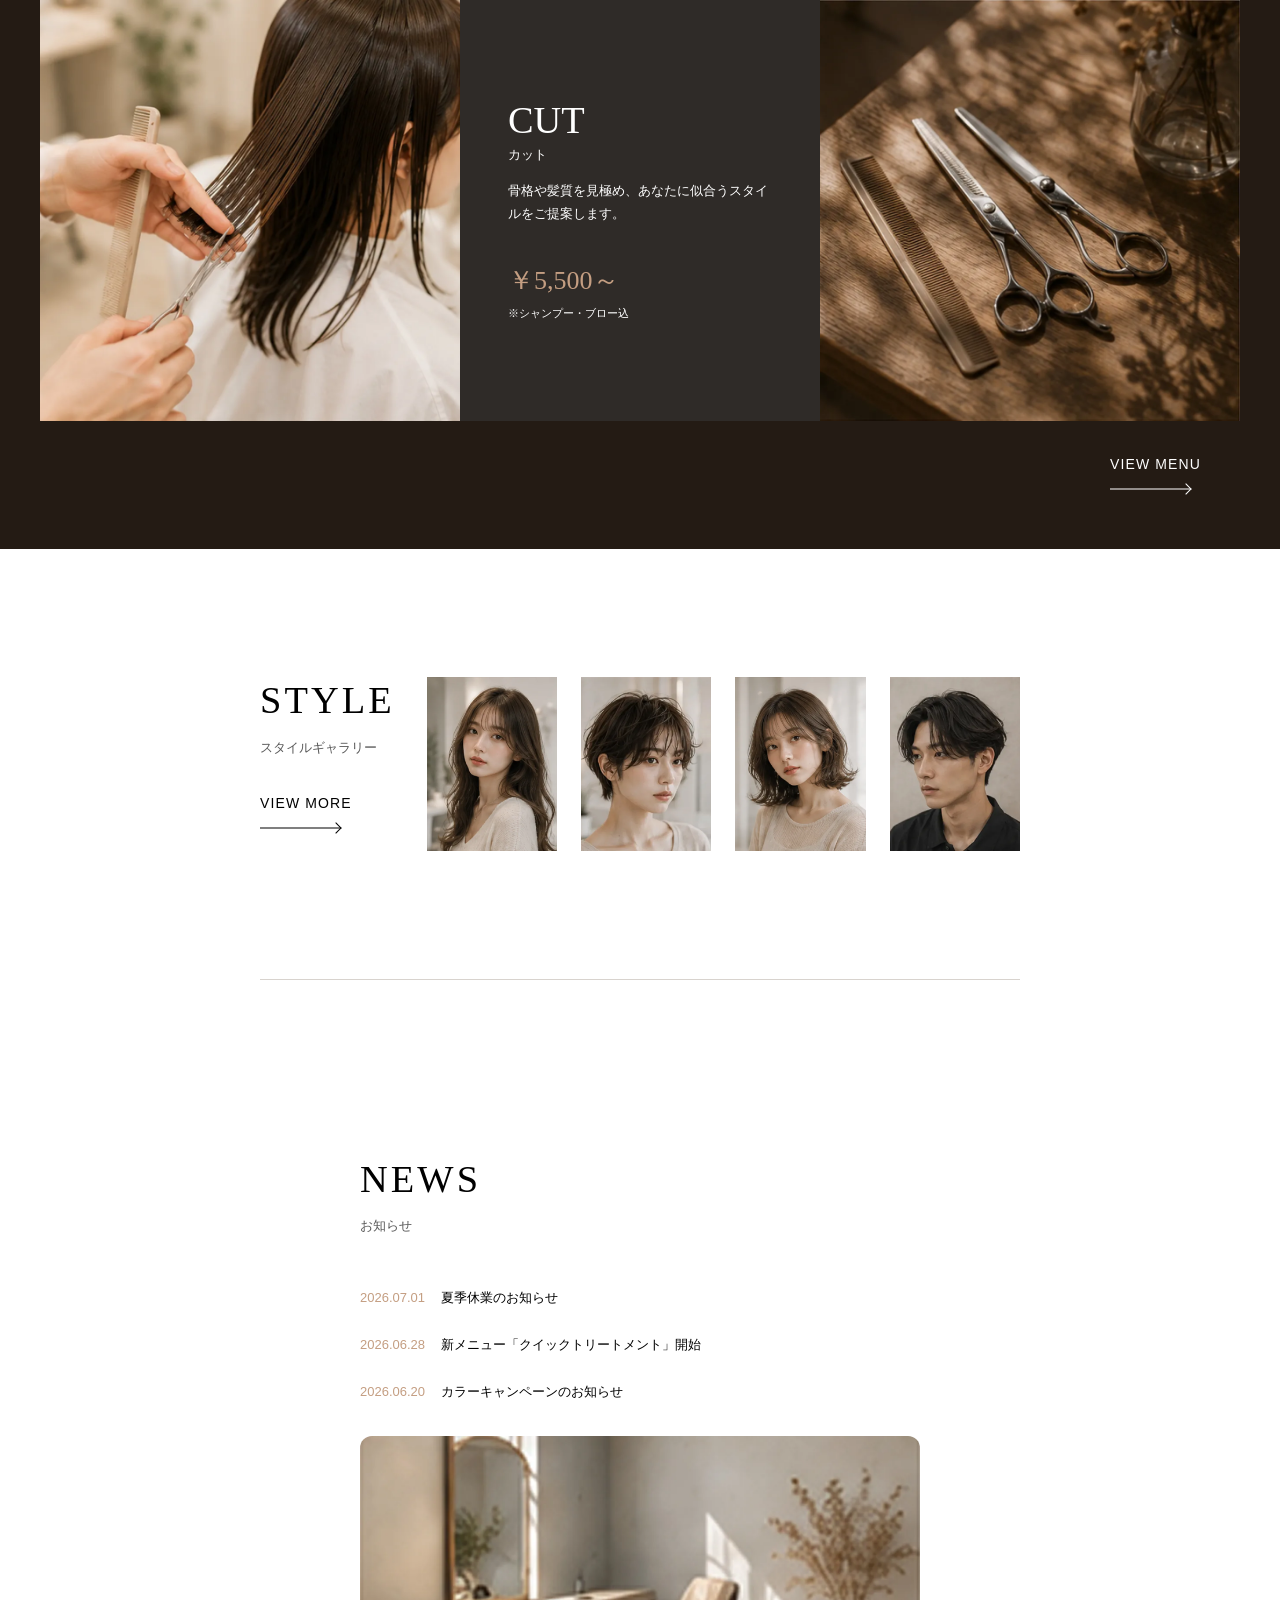
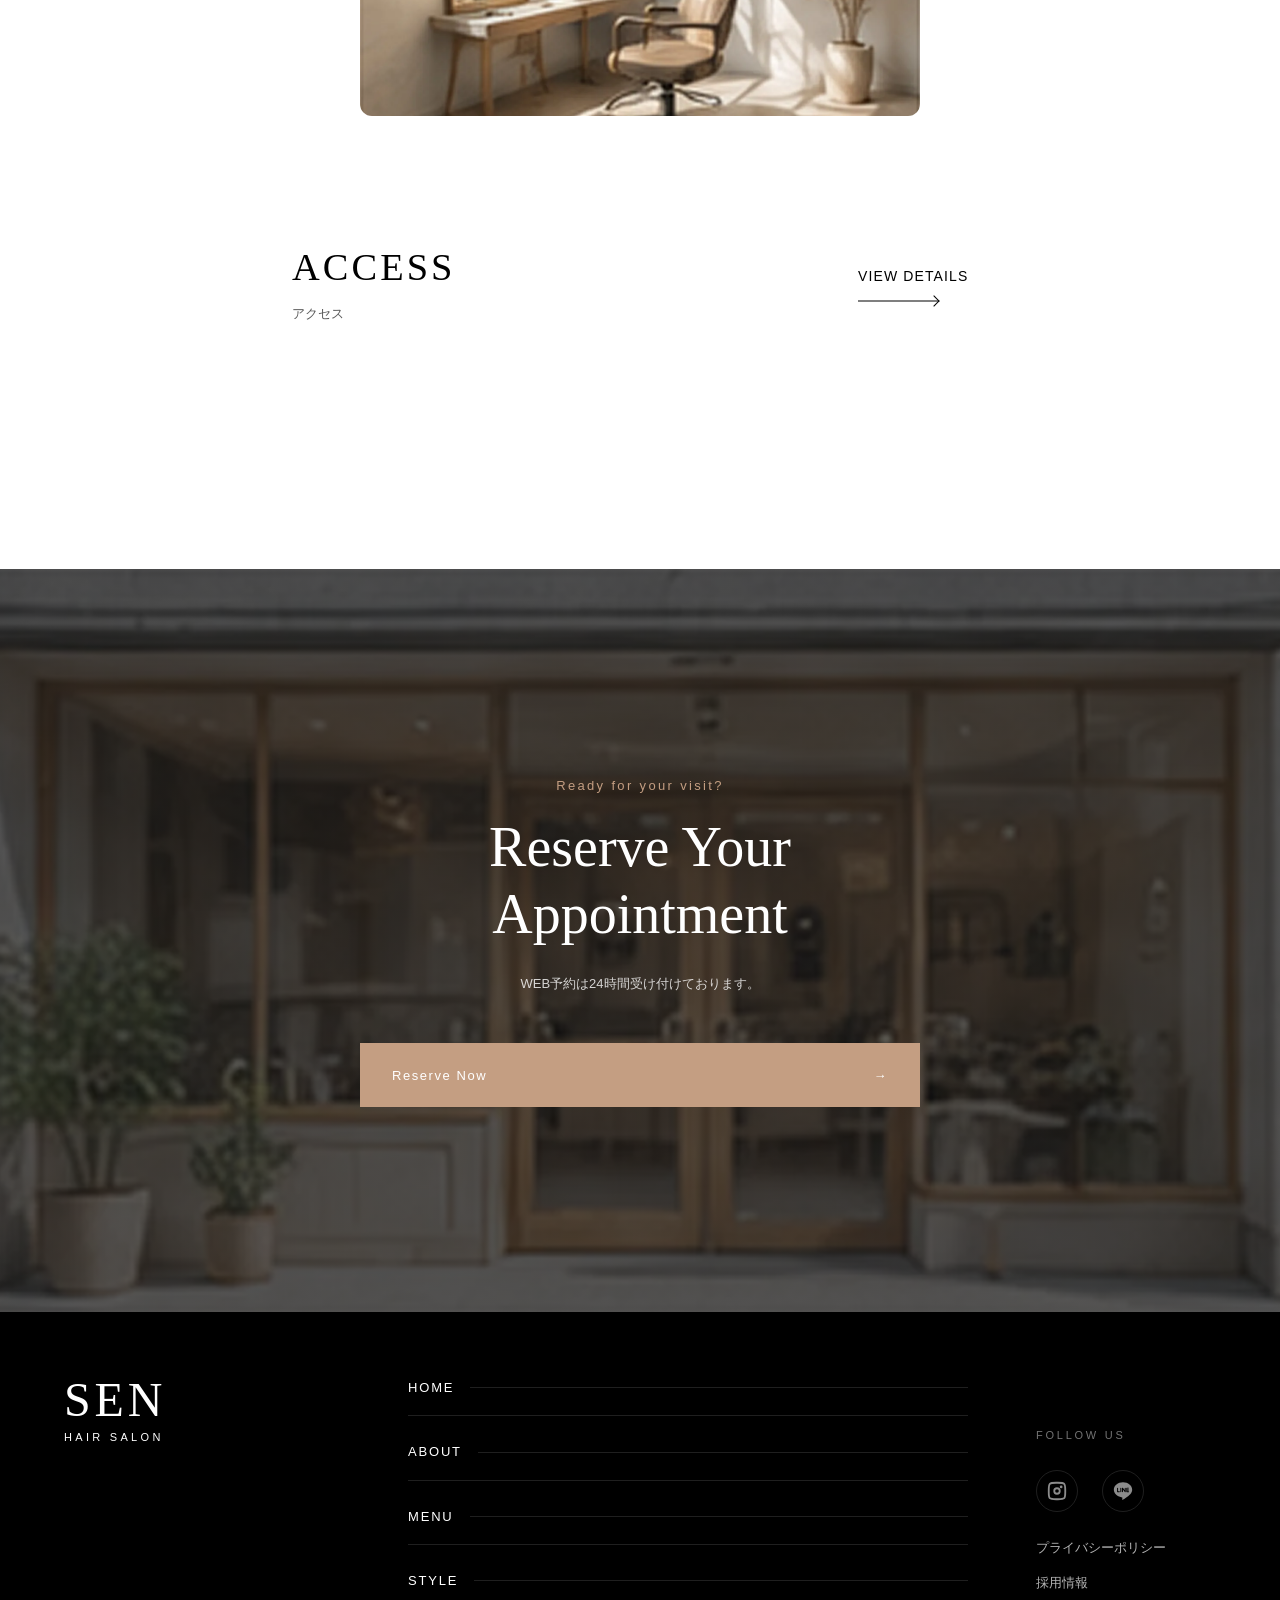
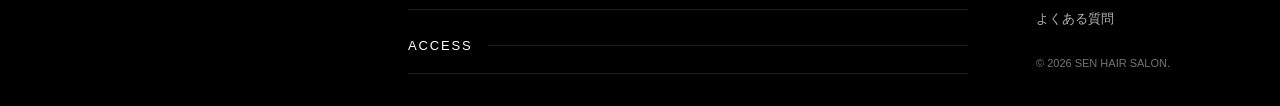
==== commit 57184045: "fix:heroImg修正" ====
--- a/index.html
+++ b/index.html
@@ -82,21 +82,15 @@
       <section class="hero swiper heroSwiper">
         <div class="swiper-wrapper">
           <div class="swiper-slide">
-            <picture class="visual heroImg">
-              <img src="assets/img/hero-01.webp" alt="ヒーロー画像" />
-            </picture>
+            <img src="assets/img/hero-01.webp" alt="ヒーロー画像" />
           </div>
 
+          <div class="swiper-slide heroSlideRight">
+            <img src="assets/img/hero-02.webp" alt="ヒーロー画像" />
+          </div>
+
           <div class="swiper-slide">
-            <picture class="visual heroImg">
-              <img src="assets/img/hero-02.webp" alt="ヒーロー画像" />
-            </picture>
-          </div>
-
-          <div class="swiper-slide">
-            <picture class="visual heroImg">
-              <img src="assets/img/hero-03.webp" alt="ヒーロー画像" />
-            </picture>
+            <img src="assets/img/hero-03.webp" alt="ヒーロー画像" />
           </div>
         </div>
 
@@ -115,7 +109,7 @@
     <main class="mainPage">
       <!-- About -->
       <section class="about">
-        <div class="visual aboutImg">
+        <div class="visual">
           <img src="assets/img/about-left.webp" alt="サロン店内" />
         </div>
 
@@ -421,25 +415,25 @@
 
         <ul class="styleGrid">
           <li>
-            <div class="visual">
+            <div class="styleItem visual">
               <img src="assets/img/style-01.webp" alt="" />
             </div>
           </li>
 
           <li>
-            <div class="visual">
+            <div class="styleItem visual">
               <img src="assets/img/style-06.webp" alt="" />
             </div>
           </li>
 
           <li>
-            <div class="visual">
+            <div class="styleItem visual">
               <img src="assets/img/style-04.webp" alt="" />
             </div>
           </li>
 
           <li>
-            <div class="visual">
+            <div class="styleItem visual">
               <img src="assets/img/style-11.webp" alt="" />
             </div>
           </li>
--- a/style/style.css
+++ b/style/style.css
@@ -231,7 +231,7 @@
 Layout
 ========================= */
 /* --------------------------
-index/Hero Container
+index/HeroContainer
 -------------------------- */
 .heroContainer {
   position: relative;
@@ -243,7 +243,7 @@
 /* --------------------------
 page/Header
 -------------------------- */
-/* header */
+/* page/header */
 .header {
   display: flex;
   position: fixed;
@@ -264,13 +264,13 @@
   backdrop-filter: blur(14px);
 }
 
-/* logo */
+/* page/logo */
 .header .logo {
   padding: var(--space-lg) var(--space-2xl);
   color: var(--color-text-inverse);
 }
 
-/* drawerButton */
+/* page/drawerButton */
 .drawerButton {
   display: none;
   position: relative;
@@ -287,7 +287,7 @@
   cursor: pointer;
 }
 
-/* 三本線 */
+/* page/三本線 */
 .drawerButton span {
   position: absolute;
   width: 24px;
@@ -303,7 +303,7 @@
   transform: translateY(7px);
 }
 
-/* 開いたら× */
+/* page/開いたら× */
 .drawerButton.is-open span:nth-child(1) {
   transform: rotate(45deg);
 }
@@ -314,7 +314,7 @@
   transform: rotate(-45deg);
 }
 
-/* headerLeft */
+/* page/headerMenu */
 .headerMenu {
   display: flex;
   z-index: var(--z-menu);
@@ -337,7 +337,7 @@
   color: var(--color-text-inverse);
 }
 
-/* navの下線部 */
+/* page/navの下線部 */
 .globalNav a::after {
   position: absolute;
   bottom: -8px;
@@ -354,7 +354,7 @@
   width: 100%;
 }
 
-/* RESERVEボタン */
+/* page/RESERVEボタン */
 .btnReserve {
   display: flex;
   flex-direction: column;
@@ -378,7 +378,7 @@
   letter-spacing: 0.18em;
 }
 
-/* reserveBtn→ */
+/* page/reserveBtn→ */
 .btnReserveArrow {
   position: relative;
   width: 24px;
@@ -429,17 +429,27 @@
 -------------------------- */
 .hero {
   position: relative;
-  height: 100%;
-}
-/* heroのoverlay */
+  height: 75svh;
+}
+
+/* index/HeroOverlay */
 .hero::before {
   position: absolute;
   z-index: var(--z-base);
 
-  background: var(--color-overlay);
+  background: linear-gradient(
+    to bottom,
+    rgba(0, 0, 0, 0.58) 0%,
+    rgba(0, 0, 0, 0.28) 25%,
+    rgba(0, 0, 0, 0.1) 55%,
+    rgba(0, 0, 0, 0.2) 100%
+  );
+  inset: 0;
+
   content: "";
-  inset: 0;
-}
+}
+
+/* index/HeroSwiper */
 .heroSwiper {
   height: 100%;
 }
@@ -451,13 +461,17 @@
   height: 100%;
 }
 
-/* heroImg */
-.heroImg {
+/* index/HeroImg */
+.heroSwiper .swiper-slide img {
   width: 100%;
   height: 100%;
-}
-
-/* heroContent */
+  object-fit: cover;
+}
+.heroSlideRight img {
+  object-position: 80% center;
+}
+
+/* index/heroContent */
 .heroContent {
   position: relative;
   z-index: var(--z-base);
@@ -488,11 +502,8 @@
   display: grid;
   grid-template-columns: 36% 64%;
 }
-.aboutImg {
-  height: 100%;
-}
-
-/* aboutContent */
+
+/* index/aboutContent */
 .aboutContent {
   display: flex;
   position: relative;
@@ -520,7 +531,7 @@
 }
 .aboutContent > * {
   position: relative;
-  z-index: 1;
+  z-index: var(--z-base);
 }
 .aboutContent p {
   max-width: 320px;
@@ -543,7 +554,7 @@
   text-align: center;
 }
 
-/* serviceSwiper */
+/* index/serviceSwiper */
 .serviceSwiper {
   margin-bottom: var(--space-2xl);
   overflow: visible;
@@ -715,41 +726,24 @@
 index/Style
 -------------------------- */
 .style {
-  display: grid;
-  align-items: start;
+  display: flex;
+  justify-content: center;
 
   gap: var(--space-xl);
   padding-block: var(--section-space);
   border-bottom: 1px solid var(--color-border-default);
-
-  grid-template-columns: 160px 1fr;
-}
-.styleHeader {
+}
+.mainPage .styleHeader {
   display: flex;
   flex-direction: column;
   gap: var(--space-xl);
 }
-.styleGrid {
+.mainPage .styleGrid {
   display: grid;
   justify-content: center;
   gap: var(--space-lg);
 
-  max-width: var(--content-xl);
-
-  margin: auto;
-  column-gap: var(--space-lg);
-
   grid-template-columns: repeat(4, 1fr);
-}
-.styleGrid li {
-  max-width: 200px;
-  aspect-ratio: 4/5;
-}
-.styleGrid img {
-  transition: var(--transition-slow);
-}
-.styleGrid li:hover img {
-  transform: scale(1.06);
 }
 
 /* --------------------------
@@ -785,7 +779,7 @@
 /* --------------------------
 index/Access
 -------------------------- */
-.accessContent {
+.mainPage .accessContent {
   display: flex;
   justify-content: space-between;
   align-items: center;
@@ -795,10 +789,12 @@
   margin-inline: auto;
   padding-inline: var(--space-xl);
 }
-.accessMapWrap {
+.mainPage .accessMapWrap {
   height: 220px;
 }
 .accessMap {
+  width: 100%;
+  height: 100%;
   border: none;
 }
 
@@ -1270,16 +1266,6 @@
 /* --------------------------
 Style.html
 -------------------------- */
-.styleContent {
-  display: grid;
-  align-items: start;
-  gap: var(--space-3xl);
-  grid-template-columns: 280px 1fr;
-}
-.styleSidebar {
-  position: sticky;
-  top: 120px;
-}
 .styleHeading {
   margin-bottom: var(--space-xl);
 
@@ -1295,7 +1281,11 @@
   color: var(--color-text-inverse-muted);
 }
 
-/* category */
+/* styleContent */
+.styleContent {
+  display: grid;
+  grid-template-columns: 80px 1fr;
+}
 .styleCategory {
   display: flex;
   flex-direction: column;
@@ -1337,24 +1327,13 @@
 .styleCategory button.is-active::before {
   background: var(--color-primary);
 }
+
+/* styleGrid */
 .stylePage .styleGrid {
   display: grid;
-  gap: var(--space-xl);
-  grid-template-columns: repeat(3, 1fr);
-}
-
-/* item */
-.styleItem {
-  position: relative;
-  cursor: pointer;
-  transition: opacity var(--transition);
-  aspect-ratio: 3 / 4;
-}
-.styleItem img {
-  transition: transform var(--transition-slow);
-}
-.styleItem:hover img {
-  transform: scale(1.05);
+  justify-content: center;
+  gap: clamp(24px, 3vw, 48px);
+  grid-template-columns: repeat(auto-fit, 180px);
 }
 
 /* overlay */
@@ -1394,14 +1373,11 @@
 .accessInfo {
   display: grid;
   gap: var(--space-3xl);
-  grid-template-columns: 400px 1fr;
-}
-.accessPage .accessContent {
-  display: flex;
-  flex-direction: column;
-}
-.accessHeading,
-.accessRouteTitle {
+  grid-template-columns: 1fr 1fr;
+}
+
+/* accessHeading */
+.accessHeading {
   margin-bottom: var(--space-lg);
 
   font-size: var(--fs-caption);
@@ -1413,32 +1389,27 @@
 }
 .accessHeading::after {
   display: block;
-
   width: 80px;
   height: 1px;
 
   margin-top: var(--space-md);
-
   background: var(--color-primary);
-
   content: "";
 }
+
+/* accessContent */
+.accessPage .accessContent {
+  grid-column: 1;
+  grid-row: 1;
+}
 .accessAddress {
-  display: flex;
-  flex-direction: column;
-
-  gap: var(--space-sm);
-  margin: var(--space-xl) 0 var(--space-3xl);
-
+  margin-bottom: var(--space-xl);
+  line-height: 2.4;
   font-style: normal;
-}
-.accessAddress p {
-  line-height: 1.9;
 }
 .accessDetail {
   display: grid;
   gap: var(--space-md);
-  margin-bottom: var(--space-3xl);
 
   grid-template-columns: 80px 1fr;
 }
@@ -1447,8 +1418,11 @@
   letter-spacing: 0.12em;
   color: var(--color-primary);
 }
-.accessDetail dd {
-  margin: 0;
+
+/* accessRouteContent */
+.accessPage .accessRouteContent {
+  grid-column: 1;
+  grid-row: 2;
 }
 .accessRoute {
   display: flex;
@@ -1473,20 +1447,18 @@
   height: 22px;
 
   color: var(--color-primary);
-
   flex-shrink: 0;
 }
+
+/* accessMap */
 .accessPage .accessMapWrap {
   min-height: 620px;
 
   border-radius: var(--radius-xl);
   overflow: hidden;
-}
-.accessMap {
-  width: 100%;
-  height: 100%;
-
-  border: none;
+
+  grid-column: 2;
+  grid-row: 1 / 3;
 }
 
 /* --------------------------
@@ -1807,6 +1779,22 @@
   opacity: 0.65;
 }
 
+/* --------------------------
+styleItem
+-------------------------- */
+.styleItem {
+  position: relative;
+  max-width: 180px;
+  transition: opacity var(--transition);
+  aspect-ratio: 3 / 4;
+}
+.styleItem img {
+  transition: transform var(--transition-slow);
+}
+.styleItem:hover img {
+  transform: scale(1.05);
+}
+
 /* =========================
 Utility
 ========================= */
@@ -1848,16 +1836,15 @@
 
 /* large tablet */
 @media (max-width: 960px) {
-  /* header */
+  /* page/drawerButton */
   .drawerButton {
     display: flex;
-    z-index: calc(var(--z-menu) + 1);
-  }
+  }
+  /* page/headerMenu */
   .headerMenu {
     position: fixed;
     top: 0;
     right: 0;
-    z-index: var(--z-menu);
 
     transform: translateX(100%);
 
@@ -1867,7 +1854,7 @@
 
     width: min(420px, 88vw);
     height: 100vh;
-    padding: 72px 48px;
+    padding-block: var(--space-3xl);
 
     background: var(--color-surface-drawer);
     opacity: 0;
@@ -1894,12 +1881,14 @@
     font-family: var(--ff-en);
     letter-spacing: 0.18em;
   }
+  /* page/RESERVEボタン */
   .btnReserve {
     flex-direction: row;
     justify-content: space-between;
 
     width: 100%;
     height: 64px;
+
     margin: 0;
     padding: 0 var(--space-lg);
   }
@@ -1908,11 +1897,8 @@
   .about {
     grid-template-columns: 1fr;
   }
-  .aboutImg {
+  .about .visual {
     display: none;
-  }
-  .aboutContent {
-    padding-inline: var(--space-2xl);
   }
   .aboutContent::before {
     background: linear-gradient(
@@ -1922,23 +1908,11 @@
       rgba(248, 243, 239, 0.88) 44%,
       var(--color-bg-subtle) 52%
     );
-    content: "";
-    inset: 0;
   }
 
   /* service */
   .servicePanel {
     height: 360px;
-  }
-
-  /* index/Style */
-  .style {
-    gap: var(--space-2xl);
-    grid-template-columns: 1fr;
-  }
-  .styleHeader {
-    flex-direction: row;
-    justify-content: space-between;
   }
 }
 
@@ -1973,24 +1947,18 @@
   }
 
   /* index/Style */
-  .styleHeader {
-    display: flex;
-    align-items: center;
-
-    width: 100%;
-    max-width: var(--content-sm);
-
-    margin-inline: auto;
-  }
-  .styleGrid {
-    width: 100%;
-    max-width: var(--content-sm);
-    grid-template-columns: repeat(2, 1fr);
-  }
-  .styleGrid li {
-    width: 100%;
-
-    max-width: none;
+  .style {
+    flex-direction: column;
+  }
+  .mainPage .styleHeader {
+    flex-direction: row;
+    justify-content: space-between;
+    align-items: end;
+  }
+  .mainPage .styleGrid {
+    justify-content: center;
+    gap: clamp(16px, 5vw, 40px);
+    grid-template-columns: repeat(2, minmax(0, 180px));
   }
 
   /* page/footer */
@@ -2062,6 +2030,24 @@
   .setCard {
     padding: var(--space-xl);
   }
+
+  /* Access.html */
+  .accessInfo {
+    grid-template-columns: 1fr;
+  }
+  .accessPage .accessContent {
+    grid-column: 1;
+    grid-row: 1;
+  }
+  .accessPage .accessMapWrap {
+    min-height: 400px;
+    grid-column: 1;
+    grid-row: 2;
+  }
+  .accessPage .accessRouteContent {
+    grid-column: 1;
+    grid-row: 3;
+  }
 }
 
 @media (max-width: 580px) {
@@ -2097,17 +2083,8 @@
     background: var(--color-primary);
   }
 }
+
 @media (max-width: 480px) {
-  /* index/Style */
-  .styleGrid {
-    max-width: 280px;
-    grid-template-columns: 1fr;
-  }
-  .styleHeader {
-    flex-direction: column;
-    align-items: flex-start;
-    gap: var(--space-lg);
-  }
   /* footer */
   .footer {
     gap: var(--space-3xl);
@@ -2117,4 +2094,9 @@
       "nav"
       "contact";
   }
-}
+
+  /* stylePage */
+  .stylePage .styleGrid {
+    grid-template-columns: repeat(1, minmax(0, 180px));
+  }
+}
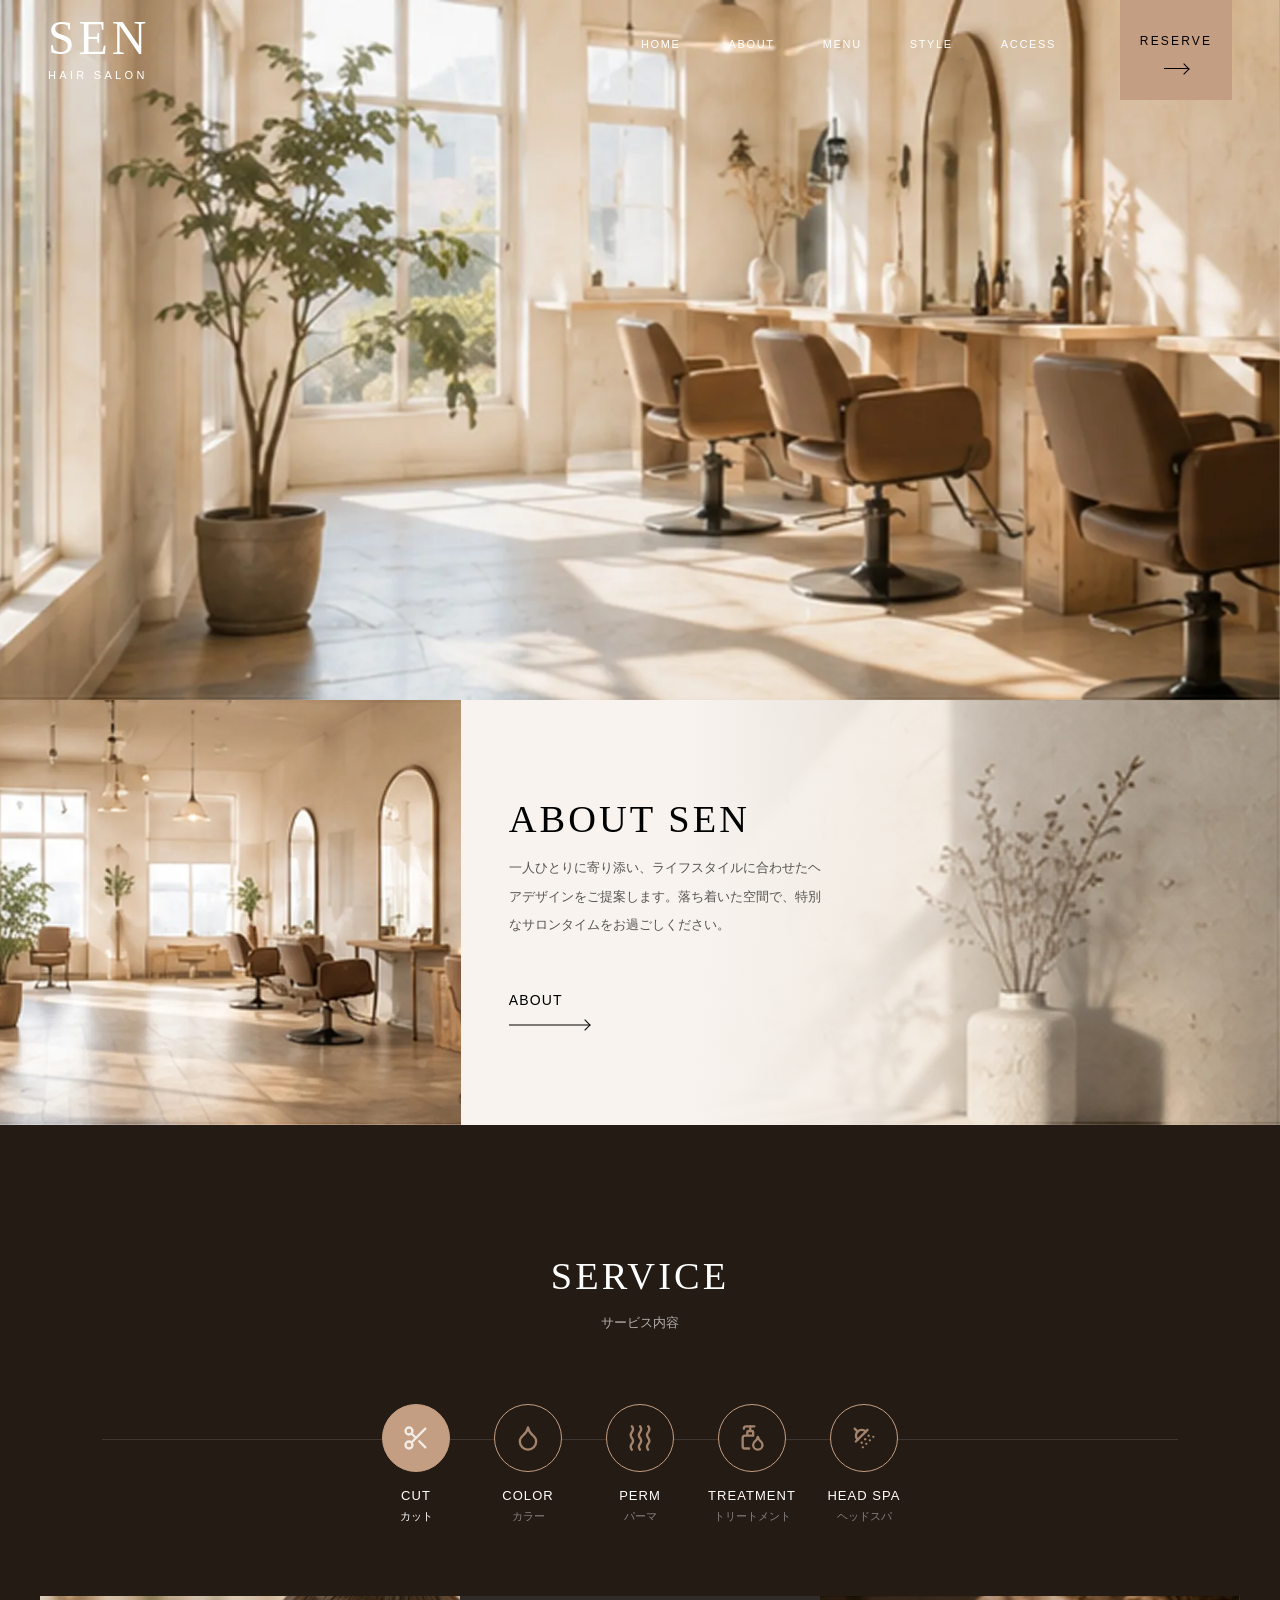
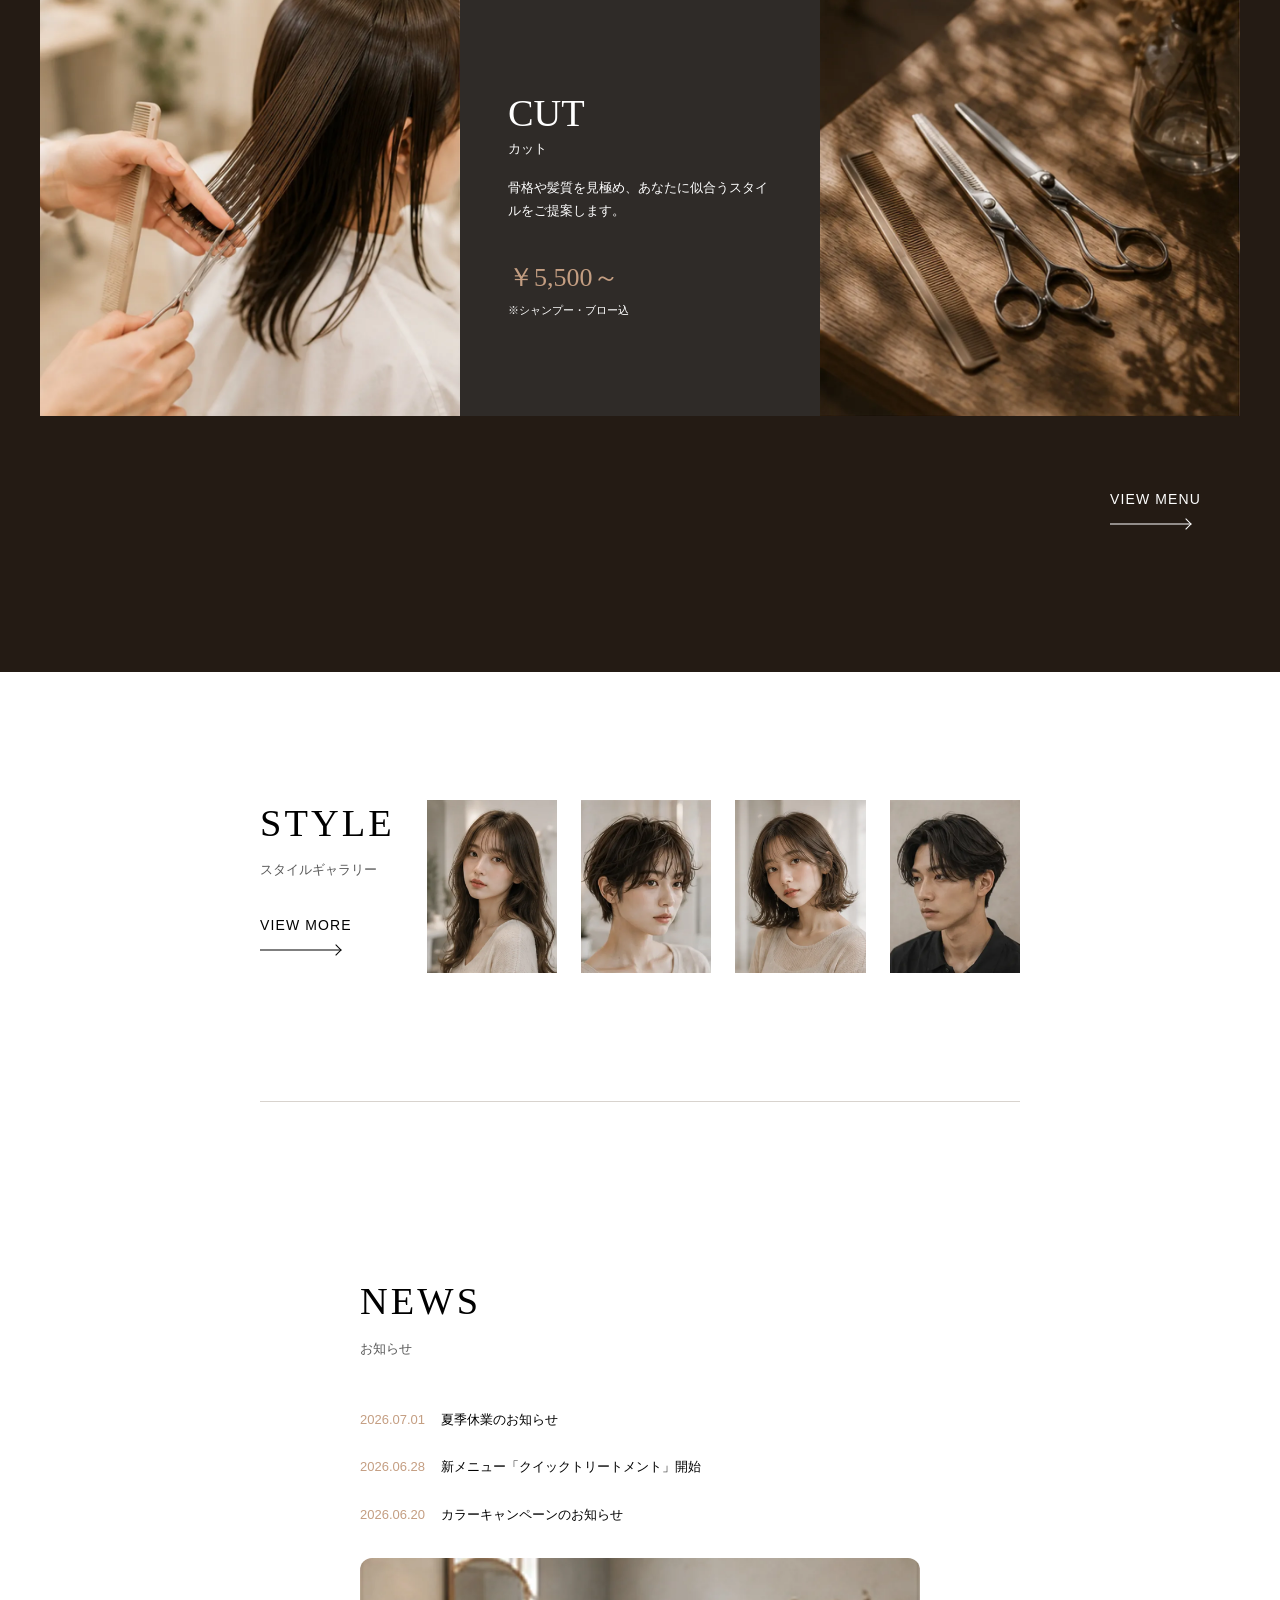
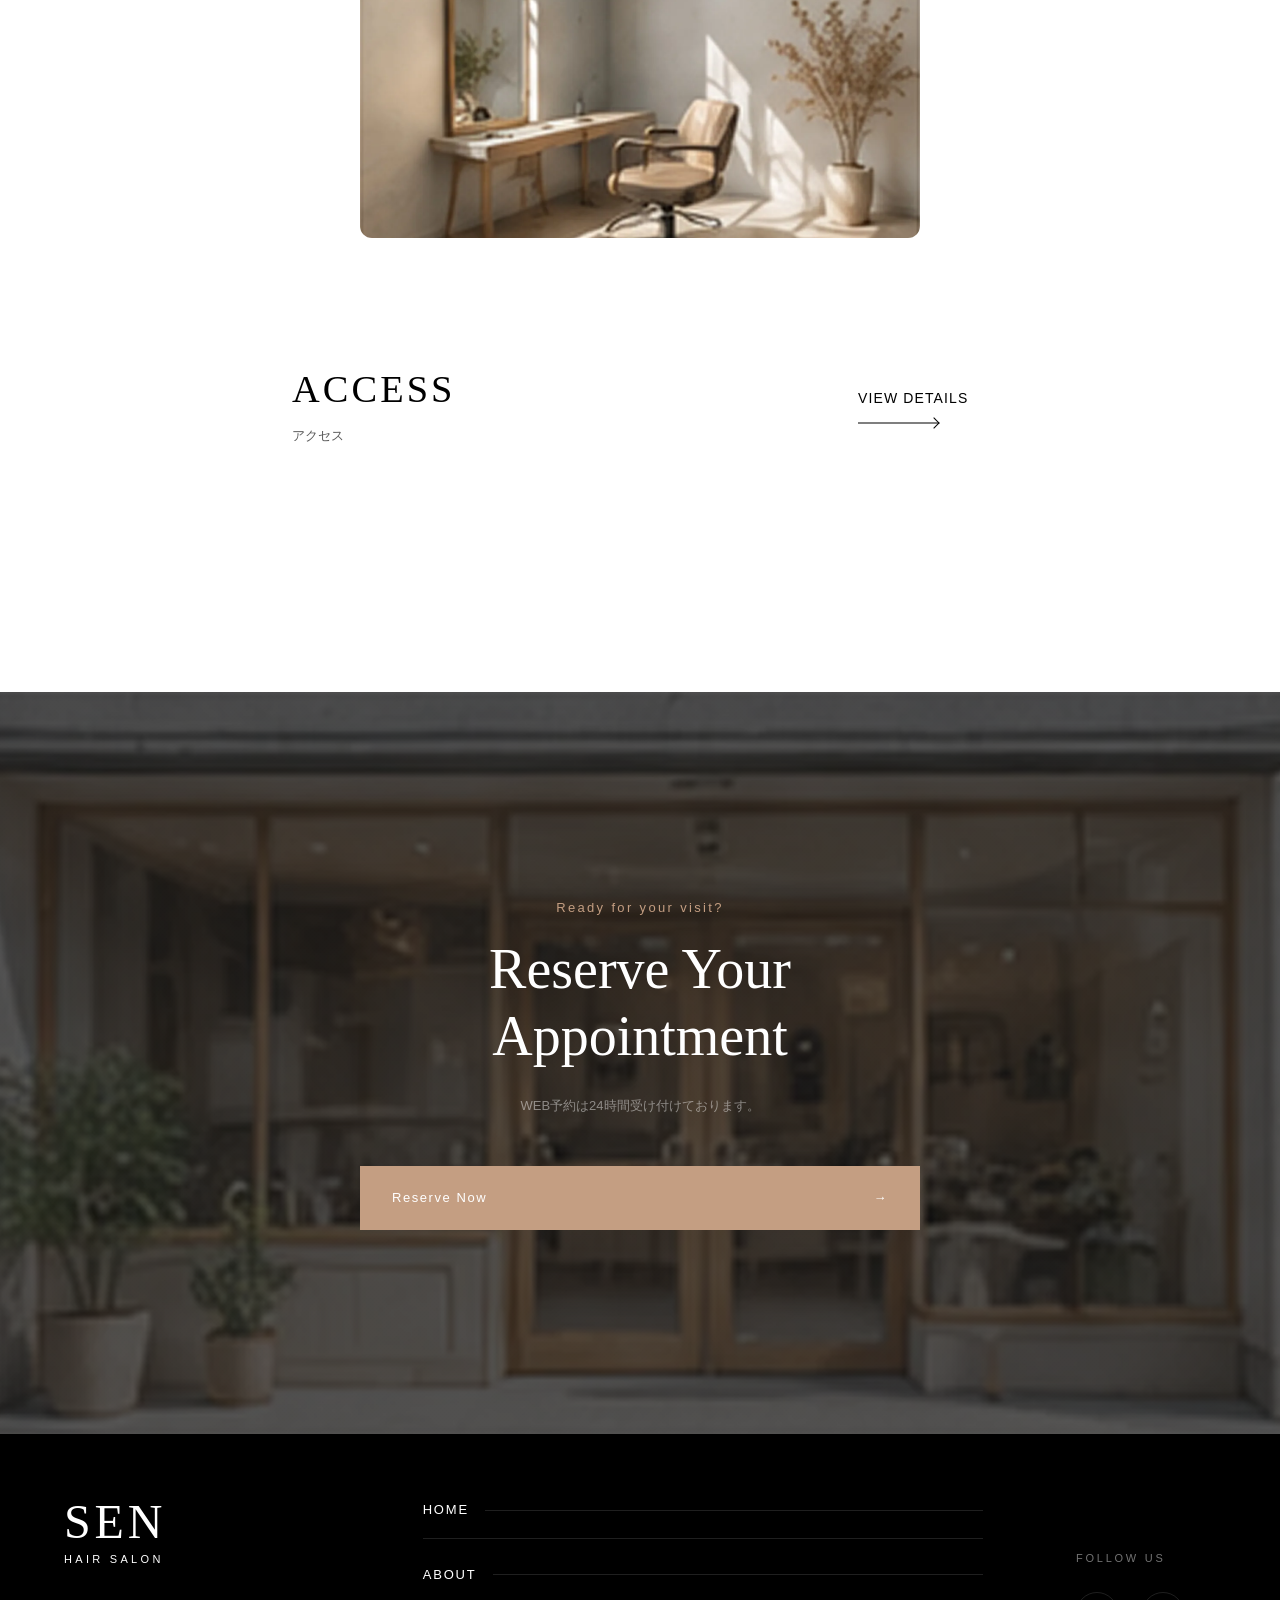
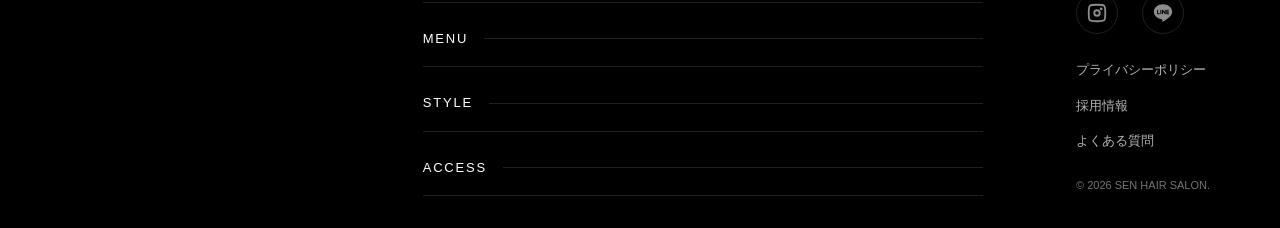
==== commit 3c64851d: "refactor: CSSを整理" ====
--- a/index.html
+++ b/index.html
@@ -135,134 +135,124 @@
 
         <div class="swiper serviceSwiper">
           <div class="swiper-wrapper serviceTabs">
-            <div class="swiper-slide">
-              <button class="active" data-tab="cut">
-                <span class="serviceIcon">
-                  <svg
-                    xmlns="http://www.w3.org/2000/svg"
-                    viewBox="0 0 24 24"
-                    fill="none"
-                    stroke="currentColor"
-                    stroke-width="2"
-                    stroke-linecap="round"
-                    stroke-linejoin="round"
-                    aria-hidden="true"
-                  >
-                    <circle cx="6" cy="6" r="3" />
-                    <path d="M8.12 8.12 12 12" />
-                    <path d="M20 4 8.12 15.88" />
-                    <circle cx="6" cy="18" r="3" />
-                    <path d="M14.8 14.8 20 20" />
-                  </svg>
-                </span>
-                <p>CUT</p>
-                <span>カット</span>
-              </button>
-            </div>
-
-            <div class="swiper-slide">
-              <button data-tab="color">
-                <span class="serviceIcon">
-                  <svg
-                    xmlns="http://www.w3.org/2000/svg"
-                    viewBox="0 0 24 24"
-                    fill="none"
-                    stroke="currentColor"
-                    stroke-width="2"
-                    stroke-linecap="round"
-                    stroke-linejoin="round"
-                    aria-hidden="true"
-                  >
-                    <path
-                      d="M12 22a7 7 0 0 0 7-7c0-2-1-3.9-3-5.5s-3.5-4-4-6.5c-.5 2.5-2 4.9-4 6.5C6 11.1 5 13 5 15a7 7 0 0 0 7 7z"
-                    />
-                  </svg>
-                </span>
-                <p>COLOR</p>
-                <span>カラー</span>
-              </button>
-            </div>
-
-            <div class="swiper-slide">
-              <button data-tab="perm">
-                <span class="serviceIcon">
-                  <svg
-                    xmlns="http://www.w3.org/2000/svg"
-                    viewBox="0 0 24 24"
-                    fill="none"
-                    stroke="currentColor"
-                    stroke-width="2"
-                    stroke-linecap="round"
-                    stroke-linejoin="round"
-                    aria-hidden="true"
-                  >
-                    <path d="M12 2q2 2.5 0 5t0 5 0 5 0 5" />
-                    <path d="M19 2q2 2.5 0 5t0 5 0 5 0 5" />
-                    <path d="M5 2q2 2.5 0 5t0 5 0 5 0 5" />
-                  </svg>
-                </span>
-                <p>PERM</p>
-                <span>パーマ</span>
-              </button>
-            </div>
-
-            <div class="swiper-slide">
-              <button data-tab="treatment">
-                <span class="serviceIcon">
-                  <svg
-                    xmlns="http://www.w3.org/2000/svg"
-                    viewBox="0 0 24 24"
-                    fill="none"
-                    stroke="currentColor"
-                    stroke-width="2"
-                    stroke-linecap="round"
-                    stroke-linejoin="round"
-                    aria-hidden="true"
-                  >
-                    <path d="M10.5 2v4" />
-                    <path d="M14 2H7a2 2 0 0 0-2 2" />
-                    <path
-                      d="M19.29 14.76A6.67 6.67 0 0 1 17 11a6.6 6.6 0 0 1-2.29 3.76c-1.15.92-1.71 2.04-1.71 3.19 0 2.22 1.8 4.05 4 4.05s4-1.83 4-4.05c0-1.16-.57-2.26-1.71-3.19"
-                    />
-                    <path
-                      d="M9.607 21H6a2 2 0 0 1-2-2v-7a2 2 0 0 1 2-2h7V7a1 1 0 0 0-1-1H9a1 1 0 0 0-1 1v3"
-                    />
-                  </svg>
-                </span>
-                <p>TREATMENT</p>
-                <span>トリートメント</span>
-              </button>
-            </div>
-
-            <div class="swiper-slide">
-              <button data-tab="spa">
-                <span class="serviceIcon">
-                  <svg
-                    xmlns="http://www.w3.org/2000/svg"
-                    viewBox="0 0 24 24"
-                    fill="none"
-                    stroke="currentColor"
-                    stroke-width="2"
-                    stroke-linecap="round"
-                    stroke-linejoin="round"
-                    aria-hidden="true"
-                  >
-                    <path d="m4 4 2.5 2.5" />
-                    <path d="M13.5 6.5a4.95 4.95 0 0 0-7 7" />
-                    <path d="M15 5 5 15" />
-                    <path d="M14 17v.01" />
-                    <path d="M10 16v.01" />
-                    <path d="M13 13v.01" />
-                    <path d="M16 10v.01" />
-                    <path d="M11 20v.01" />
-                    <path d="M17 14v.01" />
-                    <path d="M20 11v.01" />
-                  </svg>
-                </span>
-                <p>HEAD SPA</p>
-                <span>ヘッドスパ</span>
-              </button>
-            </div>
+            <button class="swiper-slide is-active" data-tab="cut">
+              <span class="serviceIcon">
+                <svg
+                  xmlns="http://www.w3.org/2000/svg"
+                  viewBox="0 0 24 24"
+                  fill="none"
+                  stroke="currentColor"
+                  stroke-width="2"
+                  stroke-linecap="round"
+                  stroke-linejoin="round"
+                  aria-hidden="true"
+                >
+                  <circle cx="6" cy="6" r="3" />
+                  <path d="M8.12 8.12 12 12" />
+                  <path d="M20 4 8.12 15.88" />
+                  <circle cx="6" cy="18" r="3" />
+                  <path d="M14.8 14.8 20 20" />
+                </svg>
+              </span>
+              <p>CUT</p>
+              <span>カット</span>
+            </button>
+
+            <button class="swiper-slide" data-tab="color">
+              <span class="serviceIcon">
+                <svg
+                  xmlns="http://www.w3.org/2000/svg"
+                  viewBox="0 0 24 24"
+                  fill="none"
+                  stroke="currentColor"
+                  stroke-width="2"
+                  stroke-linecap="round"
+                  stroke-linejoin="round"
+                  aria-hidden="true"
+                >
+                  <path
+                    d="M12 22a7 7 0 0 0 7-7c0-2-1-3.9-3-5.5s-3.5-4-4-6.5c-.5 2.5-2 4.9-4 6.5C6 11.1 5 13 5 15a7 7 0 0 0 7 7z"
+                  />
+                </svg>
+              </span>
+              <p>COLOR</p>
+              <span>カラー</span>
+            </button>
+
+            <button class="swiper-slide" data-tab="perm">
+              <span class="serviceIcon">
+                <svg
+                  xmlns="http://www.w3.org/2000/svg"
+                  viewBox="0 0 24 24"
+                  fill="none"
+                  stroke="currentColor"
+                  stroke-width="2"
+                  stroke-linecap="round"
+                  stroke-linejoin="round"
+                  aria-hidden="true"
+                >
+                  <path d="M12 2q2 2.5 0 5t0 5 0 5 0 5" />
+                  <path d="M19 2q2 2.5 0 5t0 5 0 5 0 5" />
+                  <path d="M5 2q2 2.5 0 5t0 5 0 5 0 5" />
+                </svg>
+              </span>
+              <p>PERM</p>
+              <span>パーマ</span>
+            </button>
+
+            <button class="swiper-slide" data-tab="treatment">
+              <span class="serviceIcon">
+                <svg
+                  xmlns="http://www.w3.org/2000/svg"
+                  viewBox="0 0 24 24"
+                  fill="none"
+                  stroke="currentColor"
+                  stroke-width="2"
+                  stroke-linecap="round"
+                  stroke-linejoin="round"
+                  aria-hidden="true"
+                >
+                  <path d="M10.5 2v4" />
+                  <path d="M14 2H7a2 2 0 0 0-2 2" />
+                  <path
+                    d="M19.29 14.76A6.67 6.67 0 0 1 17 11a6.6 6.6 0 0 1-2.29 3.76c-1.15.92-1.71 2.04-1.71 3.19 0 2.22 1.8 4.05 4 4.05s4-1.83 4-4.05c0-1.16-.57-2.26-1.71-3.19"
+                  />
+                  <path
+                    d="M9.607 21H6a2 2 0 0 1-2-2v-7a2 2 0 0 1 2-2h7V7a1 1 0 0 0-1-1H9a1 1 0 0 0-1 1v3"
+                  />
+                </svg>
+              </span>
+              <p>TREATMENT</p>
+              <span>トリートメント</span>
+            </button>
+
+            <button class="swiper-slide" data-tab="spa">
+              <span class="serviceIcon">
+                <svg
+                  xmlns="http://www.w3.org/2000/svg"
+                  viewBox="0 0 24 24"
+                  fill="none"
+                  stroke="currentColor"
+                  stroke-width="2"
+                  stroke-linecap="round"
+                  stroke-linejoin="round"
+                  aria-hidden="true"
+                >
+                  <path d="m4 4 2.5 2.5" />
+                  <path d="M13.5 6.5a4.95 4.95 0 0 0-7 7" />
+                  <path d="M15 5 5 15" />
+                  <path d="M14 17v.01" />
+                  <path d="M10 16v.01" />
+                  <path d="M13 13v.01" />
+                  <path d="M16 10v.01" />
+                  <path d="M11 20v.01" />
+                  <path d="M17 14v.01" />
+                  <path d="M20 11v.01" />
+                </svg>
+              </span>
+              <p>HEAD SPA</p>
+              <span>ヘッドスパ</span>
+            </button>
           </div>
 
           <div class="swiper-pagination"></div>
@@ -496,8 +486,9 @@
         </div>
       </section>
 
+      <!-- Reserve -->
       <section class="reserveCta">
-        <div class="reserveCtaInner">
+        <div class="reserveCtaInner container-sm">
           <p class="reserveCtaSub">Ready for your visit?</p>
 
           <h2 class="reserveCtaTitle">Reserve Your Appointment</h2>
@@ -518,12 +509,10 @@
 
     <!-- Footer -->
     <footer class="footer">
-      <div class="footerBrand">
-        <a href="/" class="logo">
-          <span class="logoTitle">SEN</span>
-          <span class="logoSub">HAIR SALON</span>
-        </a>
-      </div>
+      <a href="/" class="logo">
+        <span class="logoTitle">SEN</span>
+        <span class="logoSub">HAIR SALON</span>
+      </a>
 
       <nav class="footerNav">
         <ul>
--- a/style/style.css
+++ b/style/style.css
@@ -100,7 +100,7 @@
 
   /* ===== Surface ===== */
   --color-surface-hover: rgba(255, 255, 255, 0.06);
-  --color-surface-drawer: rgba(36, 27, 20, 0.96);
+  --color-surface-drawer: rgba(15, 15, 15, 0.94);
   --color-surface-card: rgba(18, 18, 18, 0.55);
 
   /* ===== Text ===== */
@@ -550,36 +550,32 @@
   color: var(--color-text-inverse);
 }
 .service .sectionHeader {
-  margin-bottom: var(--space-2xl);
+  margin-bottom: var(--space-3xl);
   text-align: center;
 }
 
 /* index/serviceSwiper */
 .serviceSwiper {
-  margin-bottom: var(--space-2xl);
-  overflow: visible;
+  margin-bottom: var(--space-3xl);
 }
 .serviceSwiper .swiper-slide {
-  width: auto;
-  flex-shrink: 0;
-}
-
-/* serviceTabs */
+  position: relative;
+  z-index: var(--z-base);
+  width: 96px;
+}
+
+/* index/serviceTabs */
 .serviceTabs {
   display: flex;
   position: relative;
   justify-content: center;
 
-  gap: var(--space-2xl);
-  margin-bottom: var(--space-xl);
-  padding-top: var(--space-sm);
-  grid-auto-flow: column;
-}
-
-/* serviceTabsの線 */
+  gap: var(--space-md);
+  padding-block: var(--space-2xs);
+}
 .serviceTabs::before {
   position: absolute;
-  top: 48px;
+  top: 40px;
   right: 8%;
   left: 8%;
   z-index: 0;
@@ -589,11 +585,11 @@
   content: "";
 }
 
-/* serviceBtn通常 */
+/* index/serviceBtn */
 .serviceTabs button {
   display: flex;
   position: relative;
-  z-index: 1;
+  z-index: var(--z-base);
   flex-direction: column;
   align-items: center;
 
@@ -636,7 +632,7 @@
   color: var(--color-text-inverse-muted);
 }
 
-/* serviceBtnHover */
+/* index/serviceBtnHover */
 .serviceIcon:hover {
   transform: translateY(-2px);
 }
@@ -647,30 +643,33 @@
   color: var(--color-primary-hover);
 }
 
-/* serviceBtnActive */
-.serviceTabs button.active .serviceIcon {
+/* index/serviceBtnActive */
+.serviceTabs button.is-active .serviceIcon {
   background: var(--color-primary);
 }
-.serviceTabs button.active .serviceIcon svg {
-  color: var(--color-text-inverse);
-}
-.serviceTabs button.active p,
-.serviceTabs button.active span {
-  color: var(--color-text-inverse);
-}
-
-/* serviceContents */
+.serviceTabs button.is-active .serviceIcon svg {
+  color: var(--color-text-inverse);
+}
+.serviceTabs button.is-active p,
+.serviceTabs button.is-active span {
+  color: var(--color-text-inverse);
+}
+
+/* index/serviceContents */
 .serviceContents {
   position: relative;
   width: min(var(--content-xl), calc(100% - 80px));
   margin-inline: auto;
-}
+  padding-bottom: var(--section-space);
+}
+
+/* index/servicePanel */
 .servicePanel {
   display: none;
   align-items: stretch;
 
   width: 100%;
-  min-height: 420px;
+  height: var(--content-xs);
 
   animation: fade var(--transition);
   grid-template-columns:
@@ -697,7 +696,7 @@
   line-height: var(--lh-tight);
 }
 .servicePanelContent span {
-  margin-bottom: var(--space-sm);
+  margin-bottom: var(--space-md);
 }
 .price {
   margin-top: var(--space-xl);
@@ -709,7 +708,7 @@
 .linkService {
   position: absolute;
   right: 0;
-  bottom: -72px;
+  bottom: 16px;
 }
 @keyframes fade {
   from {
@@ -792,6 +791,8 @@
 .mainPage .accessMapWrap {
   height: 220px;
 }
+
+/* page/Access */
 .accessMap {
   width: 100%;
   height: 100%;
@@ -807,14 +808,7 @@
   background:
     linear-gradient(rgba(22, 22, 22, 0.72), rgba(22, 22, 22, 0.72)),
     url("/assets/img/reserve.webp") center/cover no-repeat;
-}
-.reserveCtaInner {
-  width: min(var(--content-sm), calc(100% - 48px));
-  margin-inline: auto;
-
   text-align: center;
-
-  color: var(--color-text-inverse);
 }
 .reserveCtaSub {
   letter-spacing: 0.18em;
@@ -822,13 +816,14 @@
 }
 .reserveCtaTitle {
   margin-block: var(--space-md) var(--space-lg);
+
   font-size: clamp(40px, 5vw, 56px);
-
   font-family: var(--ff-serif);
+  color: var(--color-text-inverse);
 }
 .reserveCtaText {
-  margin-bottom: 48px;
-  opacity: 0.8;
+  margin-bottom: var(--space-2xl);
+  color: var(--color-text-inverse-muted);
 }
 
 /* --------------------------
@@ -836,24 +831,18 @@
 -------------------------- */
 .footer {
   display: grid;
+  gap: var(--space-3xl);
   padding: var(--space-3xl) var(--space-3xl) var(--space-xl);
 
   background: var(--black);
   color: var(--color-text-inverse);
-  column-gap: var(--space-3xl);
-
   grid-template-columns:
-    280px
     1fr
-    180px;
-}
-.footerBrand {
-  display: flex;
-  flex-direction: column;
-  gap: var(--space-md);
-}
-
-/* footerNav */
+    2fr
+    140px;
+}
+
+/* page/footerNav */
 .footerNav ul {
   display: flex;
   flex-direction: column;
@@ -889,7 +878,7 @@
   border-color: var(--color-primary-hover);
 }
 
-/* footerContact */
+/* page/footerContact */
 .footerContact {
   display: flex;
   flex-direction: column;
@@ -906,7 +895,7 @@
   color: var(--color-text-inverse-muted);
 }
 
-/* snsList */
+/* page/snsList */
 .snsList {
   display: flex;
   gap: var(--space-lg);
@@ -939,11 +928,10 @@
   transition: var(--transition);
 }
 
-/* snsListHover */
+/* page/snsListHover */
 .snsList a:hover .snsIcon {
   color: var(--color-primary-hover);
 }
-
 .snsList a:hover {
   background: var(--color-primary-soft);
   color: var(--color-primary-hover);
@@ -954,7 +942,7 @@
   opacity: 1;
 }
 
-/* footerSubNav */
+/* page/footerSubNav */
 .footerSubNav {
   display: flex;
   flex-direction: column;
@@ -971,7 +959,7 @@
   color: var(--color-primary-hover);
 }
 
-/* footerCopy */
+/* page/footerCopy */
 .footerContact small {
   padding: 0;
 
@@ -981,7 +969,7 @@
 }
 
 /* --------------------------
-共通Page
+Page.html
 -------------------------- */
 .page {
   position: relative;
@@ -998,11 +986,10 @@
     linear-gradient(rgba(22, 22, 22, 0.76), rgba(22, 22, 22, 0.76)),
     url("../assets/img/page-bg.webp") center/cover no-repeat;
   content: "";
-
   inset: 0;
 }
 
-/* 共通container */
+/* page/container */
 .container-sm {
   width: min(var(--content-sm), calc(100% - 48px));
   margin-inline: auto;
@@ -1042,15 +1029,9 @@
 /* --------------------------
 about.html
 -------------------------- */
-/* about.index/共通 */
-.aboutPage .sectionHeader {
-  color: var(--color-text-inverse);
-}
-
-/* about.index/Message */
+/* about/Message */
 .aboutMessage {
-  padding: var(--section-space) 0;
-
+  padding-block: var(--section-space);
   text-align: center;
 }
 .aboutMessageContent {
@@ -1059,7 +1040,7 @@
   margin: var(--space-3xl) auto 0;
   color: var(--color-text-inverse);
 }
-.aboutMessage .lead {
+.aboutMessageContent .lead {
   margin-bottom: var(--space-xl);
 
   font-size: var(--fs-sm);
@@ -1070,13 +1051,13 @@
   line-height: 2.2;
 }
 
-/* about.index/Salon,Stylist */
+/* about/Salon,Stylist */
 .aboutSalon,
 .aboutStylist {
   display: grid;
   align-items: center;
   min-height: var(--content-sm);
-  padding: var(--section-space) 0;
+  padding-block: var(--section-space);
 
   grid-template-columns: repeat(2, 1fr);
 }
@@ -1099,19 +1080,18 @@
 
 /* about/Feature */
 .aboutFeature {
-  padding: var(--section-space) 0;
+  padding-block: var(--section-space);
 }
 .featureGrid {
   display: grid;
   gap: var(--space-xl);
-
   grid-template-columns: repeat(3, 1fr);
 }
 .featureCard {
   padding: var(--space-2xl);
+
   background: var(--color-surface-card);
   color: var(--color-text-inverse);
-
   border-top: 1px solid var(--color-primary);
 }
 .featureNumber {
@@ -1124,21 +1104,19 @@
 }
 .featureCard h3 {
   margin-bottom: var(--space-lg);
-
   font-size: var(--fs-xs);
 }
 .featureCard p {
   line-height: 2;
 }
 
-/* about.index/Flow */
+/* about/Flow */
 .aboutFlow {
-  padding: var(--section-space) 0;
+  padding-block: var(--section-space);
 }
 .flowList {
   display: grid;
   gap: var(--space-xl);
-
   grid-template-columns: repeat(4, 1fr);
 }
 .flowItem {
@@ -1160,8 +1138,8 @@
 .flowItem span {
   display: block;
   margin-bottom: var(--space-md);
+
   font-size: var(--fs-sm);
-
   font-family: var(--ff-serif);
   color: var(--color-primary);
 }
@@ -1172,100 +1150,143 @@
   letter-spacing: 0.15em;
 }
 .flowItem p {
-  line-height: 1.9;
+  line-height: var(--lh-base);
 }
 
 /* --------------------------
 menu.html
 -------------------------- */
-.menuSection,
-.setMenu,
-.option {
-  padding-top: var(--section-space-sm);
-}
-.menuPage .sectionHeader {
-  color: var(--color-text-inverse);
-}
-.option {
-  padding-bottom: var(--section-space);
-}
-
-/* menuList */
+/* menu/section */
+.menuSection {
+  display: grid;
+  gap: var(--space-2xl);
+  padding-block: var(--section-space-sm);
+  grid-template-columns: 80px minmax(0, 1fr);
+
+  border-top: 1px solid var(--color-border-inverse-subtle);
+}
+.menuSection:last-of-type {
+  border-bottom: 1px solid var(--color-border-inverse-subtle);
+}
+
+/* menu/Number */
+.menuNumber {
+  font-size: clamp(3.6rem, 4vw, 5.2rem);
+  font-weight: 400;
+  font-family: var(--ff-serif);
+  line-height: 1;
+  letter-spacing: 0.12em;
+  color: var(--color-primary);
+}
+
+/* menu/SectionHeader */
+.menuSectionHeader {
+  margin-bottom: var(--space-3xl);
+}
+.menuSectionHeader h2 {
+  font-size: var(--fs-xl);
+  font-weight: 400;
+  font-family: var(--ff-serif);
+  line-height: var(--lh-tight);
+  letter-spacing: 0.04em;
+  color: var(--color-text-inverse);
+}
+.menuSectionHeader p {
+  margin-top: var(--space-xs);
+
+  font-size: var(--fs-tiny);
+  font-family: var(--ff-ja);
+  color: var(--color-text-inverse-muted);
+}
+
+/* menu/Menu List */
 .menuList {
-  margin-top: var(--space-2xl);
+  width: 100%;
 }
 .menuItem {
-  display: flex;
-  justify-content: space-between;
+  display: grid;
   align-items: center;
-  padding: var(--space-lg) 0;
-
-  color: var(--color-text-inverse);
-  border-bottom: 1px solid var(--color-border-default);
+  gap: var(--space-lg);
+  padding-block: var(--space-lg);
+
+  color: var(--color-text-inverse);
+  grid-template-columns: 1fr auto;
+  border-top: 1px solid var(--color-border-inverse);
+}
+.menuItem:last-child {
+  border-bottom: 1px solid var(--color-border-inverse);
 }
 .menuItem dt {
   font-size: var(--fs-base);
+  font-family: var(--ff-ja);
+  line-height: var(--lh-base);
 }
 .menuItem dd {
   font-size: var(--fs-base);
-  font-family: var(--ff-serif);
-}
-
-/* setMenu */
+  font-family: var(--ff-en);
+  white-space: nowrap;
+}
+
+/* menu/Set Menu */
+.menuSectionSet {
+  padding-block: var(--space-4xl);
+}
 .setMenuGrid {
   display: grid;
   gap: var(--space-lg);
-  margin-top: var(--space-2xl);
-
   grid-template-columns: repeat(3, 1fr);
 }
-.setCard {
+.setMenuItem {
   display: flex;
   position: relative;
   flex-direction: column;
-  justify-content: flex-end;
-
-  min-height: 170px;
-  padding: var(--space-2xl);
+  justify-content: space-between;
+  min-height: 180px;
+  padding: var(--space-xl);
 
   border: 1px solid var(--color-border-default);
-  background: rgba(255, 255, 255, 0.02);
+  color: var(--color-text-inverse);
   overflow: hidden;
-  transition: var(--transition-fast);
   backdrop-filter: blur(4px);
+}
+.setMenuItem h3 {
+  font-size: var(--fs-base);
+  font-weight: 500;
+  font-family: var(--ff-ja);
+  line-height: var(--lh-base);
+}
+.setMenuItem p {
+  font-size: var(--fs-base);
+  font-family: var(--ff-en);
 }
 .setCardImage {
   position: absolute;
-  right: -6px;
-  bottom: -6px;
+  right: -10px;
+  bottom: -10px;
 
   transform: rotate(-8deg);
-
-  width: 130px;
+  width: 140px;
 
   opacity: 0.12;
-
   pointer-events: none;
 }
-.setCard h3 {
-  margin-bottom: var(--space-sm);
-
-  font-size: var(--fs-base);
-  color: var(--color-text-inverse);
-}
-.setCard p {
-  margin-top: var(--space-md);
-
-  font-size: var(--fs-xs);
-  font-family: var(--ff-serif);
-  color: var(--color-primary);
-}
-.setCard:hover {
-  border-color: var(--color-primary);
-}
+
+/* menu/note */
+.menuNote {
+  max-width: var(--content-md);
+  margin-inline: auto;
+  padding-block: var(--space-3xl);
+
+  font-size: var(--fs-caption);
+  font-family: var(--ff-ja);
+  text-align: right;
+  color: var(--color-text-inverse-muted);
+}
+
 /* --------------------------
 Style.html
 -------------------------- */
+/* Style/Heading */
 .styleHeading {
   margin-bottom: var(--space-xl);
 
@@ -1281,7 +1302,7 @@
   color: var(--color-text-inverse-muted);
 }
 
-/* styleContent */
+/* Style/Content */
 .styleContent {
   display: grid;
   grid-template-columns: 80px 1fr;
@@ -1328,7 +1349,7 @@
   background: var(--color-primary);
 }
 
-/* styleGrid */
+/* Style/Grid */
 .stylePage .styleGrid {
   display: grid;
   justify-content: center;
@@ -1336,7 +1357,7 @@
   grid-template-columns: repeat(auto-fit, 180px);
 }
 
-/* overlay */
+/* Style/Overlay */
 .styleOverlay {
   position: absolute;
   bottom: 0;
@@ -1376,7 +1397,7 @@
   grid-template-columns: 1fr 1fr;
 }
 
-/* accessHeading */
+/* access/Heading */
 .accessHeading {
   margin-bottom: var(--space-lg);
 
@@ -1397,7 +1418,7 @@
   content: "";
 }
 
-/* accessContent */
+/* access/Content */
 .accessPage .accessContent {
   grid-column: 1;
   grid-row: 1;
@@ -1419,7 +1440,7 @@
   color: var(--color-primary);
 }
 
-/* accessRouteContent */
+/* access/RouteContent */
 .accessPage .accessRouteContent {
   grid-column: 1;
   grid-row: 2;
@@ -1459,6 +1480,38 @@
 
   grid-column: 2;
   grid-row: 1 / 3;
+}
+
+/* --------------------------
+Privacy Policy.html
+-------------------------- */
+.policyGroup + .policyGroup {
+  margin-top: var(--space-xl);
+  padding-top: var(--space-xl);
+
+  border-top: 1px solid var(--color-border-card);
+}
+.policyCard h2 {
+  margin-bottom: var(--space-lg);
+
+  font-size: var(--fs-sm);
+  font-family: var(--ff-serif);
+  color: var(--color-primary);
+}
+.policyCard h3 {
+  margin-bottom: var(--space-md);
+
+  font-size: var(--fs-base);
+  color: var(--color-primary);
+}
+.policyCard p {
+  line-height: 2;
+}
+.policyCard ul {
+  margin-top: var(--space-md);
+}
+.policyCard li + li {
+  margin-top: var(--space-xs);
 }
 
 /* --------------------------
@@ -1497,38 +1550,6 @@
 }
 
 /* --------------------------
-Privacy Policy.html
--------------------------- */
-.policyGroup + .policyGroup {
-  margin-top: var(--space-xl);
-  padding-top: var(--space-xl);
-
-  border-top: 1px solid var(--color-border-card);
-}
-.policyCard h2 {
-  margin-bottom: var(--space-lg);
-
-  font-size: var(--fs-sm);
-  font-family: var(--ff-serif);
-  color: var(--color-primary);
-}
-.policyCard h3 {
-  margin-bottom: var(--space-md);
-
-  font-size: var(--fs-base);
-  color: var(--color-primary);
-}
-.policyCard p {
-  line-height: 2;
-}
-.policyCard ul {
-  margin-top: var(--space-md);
-}
-.policyCard li + li {
-  margin-top: var(--space-xs);
-}
-
-/* --------------------------
 FAQ.html
 -------------------------- */
 .faqList {
@@ -1637,7 +1658,7 @@
   margin-top: var(--space-lg);
 
   font-size: var(--fs-sm);
-  line-height: 1.9;
+  line-height: var(--lh-base);
   color: var(--color-text-inverse-muted);
 }
 .linkSimplePage {
@@ -1820,26 +1841,13 @@
 /* =========================
 Media Queries
 ========================= */
-/* Desktop */
-@media (max-width: 1280px) {
-}
-
-/* tablet */
-@media (max-width: 1024px) {
-  .footer {
-    grid-template-columns:
-      180px
-      1fr
-      180px;
-  }
-}
-
 /* large tablet */
 @media (max-width: 960px) {
   /* page/drawerButton */
   .drawerButton {
     display: flex;
   }
+
   /* page/headerMenu */
   .headerMenu {
     position: fixed;
@@ -1881,6 +1889,7 @@
     font-family: var(--ff-en);
     letter-spacing: 0.18em;
   }
+
   /* page/RESERVEボタン */
   .btnReserve {
     flex-direction: row;
@@ -1909,16 +1918,17 @@
       var(--color-bg-subtle) 52%
     );
   }
-
-  /* service */
-  .servicePanel {
-    height: 360px;
-  }
 }
 
 /* mobile */
 @media (max-width: 768px) {
-  /* index/Service */
+  /* index/serviceTabs */
+  .serviceTabs {
+    gap: 0;
+  }
+  .serviceTabs::before {
+    top: 32px;
+  }
   .serviceIcon {
     width: 56px;
     height: 56px;
@@ -1934,13 +1944,10 @@
     font-size: var(--fs-micro);
   }
 
-  /* servicePanel */
+  /* index/servicePanel */
   .servicePanel {
-    height: auto;
+    height: var(--content-sm);
     grid-template-columns: 1fr;
-  }
-  .servicePanelImg {
-    aspect-ratio: 16/10;
   }
   .servicePanelSubImage {
     display: none;
@@ -1956,29 +1963,14 @@
     align-items: end;
   }
   .mainPage .styleGrid {
-    justify-content: center;
     gap: clamp(16px, 5vw, 40px);
     grid-template-columns: repeat(2, minmax(0, 180px));
   }
 
   /* page/footer */
   .footer {
-    grid-template-columns:
-      1fr
-      1fr;
-
-    grid-template-areas:
-      "brand nav"
-      "contact nav";
-  }
-  .footerBrand {
-    grid-area: brand;
-  }
-  .footerNav {
-    grid-area: nav;
-  }
-  .footerContact {
-    grid-area: contact;
+    display: flex;
+    flex-direction: column;
   }
 
   /* about.html */
@@ -2021,14 +2013,15 @@
   }
 
   /* menu.html */
-  .menuItem {
-    padding: var(--space-md) 0;
+  .menuSection {
+    gap: var(--space-lg);
+    grid-template-columns: 1fr;
+  }
+  .menuSectionHeader {
+    margin-bottom: var(--space-2xl);
   }
   .setMenuGrid {
     grid-template-columns: 1fr;
-  }
-  .setCard {
-    padding: var(--space-xl);
   }
 
   /* Access.html */
@@ -2050,27 +2043,15 @@
   }
 }
 
-@media (max-width: 580px) {
-  /* index/Service */
+@media (max-width: 480px) {
+  /* index/serviceSwiper */
   .serviceSwiper {
-    padding-inline: var(--space-xl);
+    position: relative;
     overflow: hidden;
   }
-  .serviceTabs {
-    justify-content: flex-start;
-    gap: 0;
-  }
-  .serviceTabs::before {
-    display: none;
-  }
-  .serviceSwiper .swiper-slide {
-    width: 104px;
-  }
-  .serviceSwiper .swiper-slide:first-child {
-    margin-left: 16px;
-  }
-  .serviceSwiper .swiper-slide:last-child {
-    margin-right: 16px;
+  .serviceSwiper .swiper-pagination {
+    position: static;
+    margin-top: var(--space-md);
   }
   .serviceSwiper .swiper-pagination-bullet {
     width: 8px;
@@ -2082,20 +2063,18 @@
   .serviceSwiper .swiper-pagination-bullet-active {
     background: var(--color-primary);
   }
+
+  /* index/serviceTabs */
+  .serviceTabs {
+    justify-content: flex-start;
+  }
+  .serviceTabs::before {
+    display: none;
+  }
 }
 
 @media (max-width: 480px) {
-  /* footer */
-  .footer {
-    gap: var(--space-3xl);
-    grid-template-columns: 1fr;
-    grid-template-areas:
-      "brand"
-      "nav"
-      "contact";
-  }
-
-  /* stylePage */
+  /* Style/Grid */
   .stylePage .styleGrid {
     grid-template-columns: repeat(1, minmax(0, 180px));
   }
